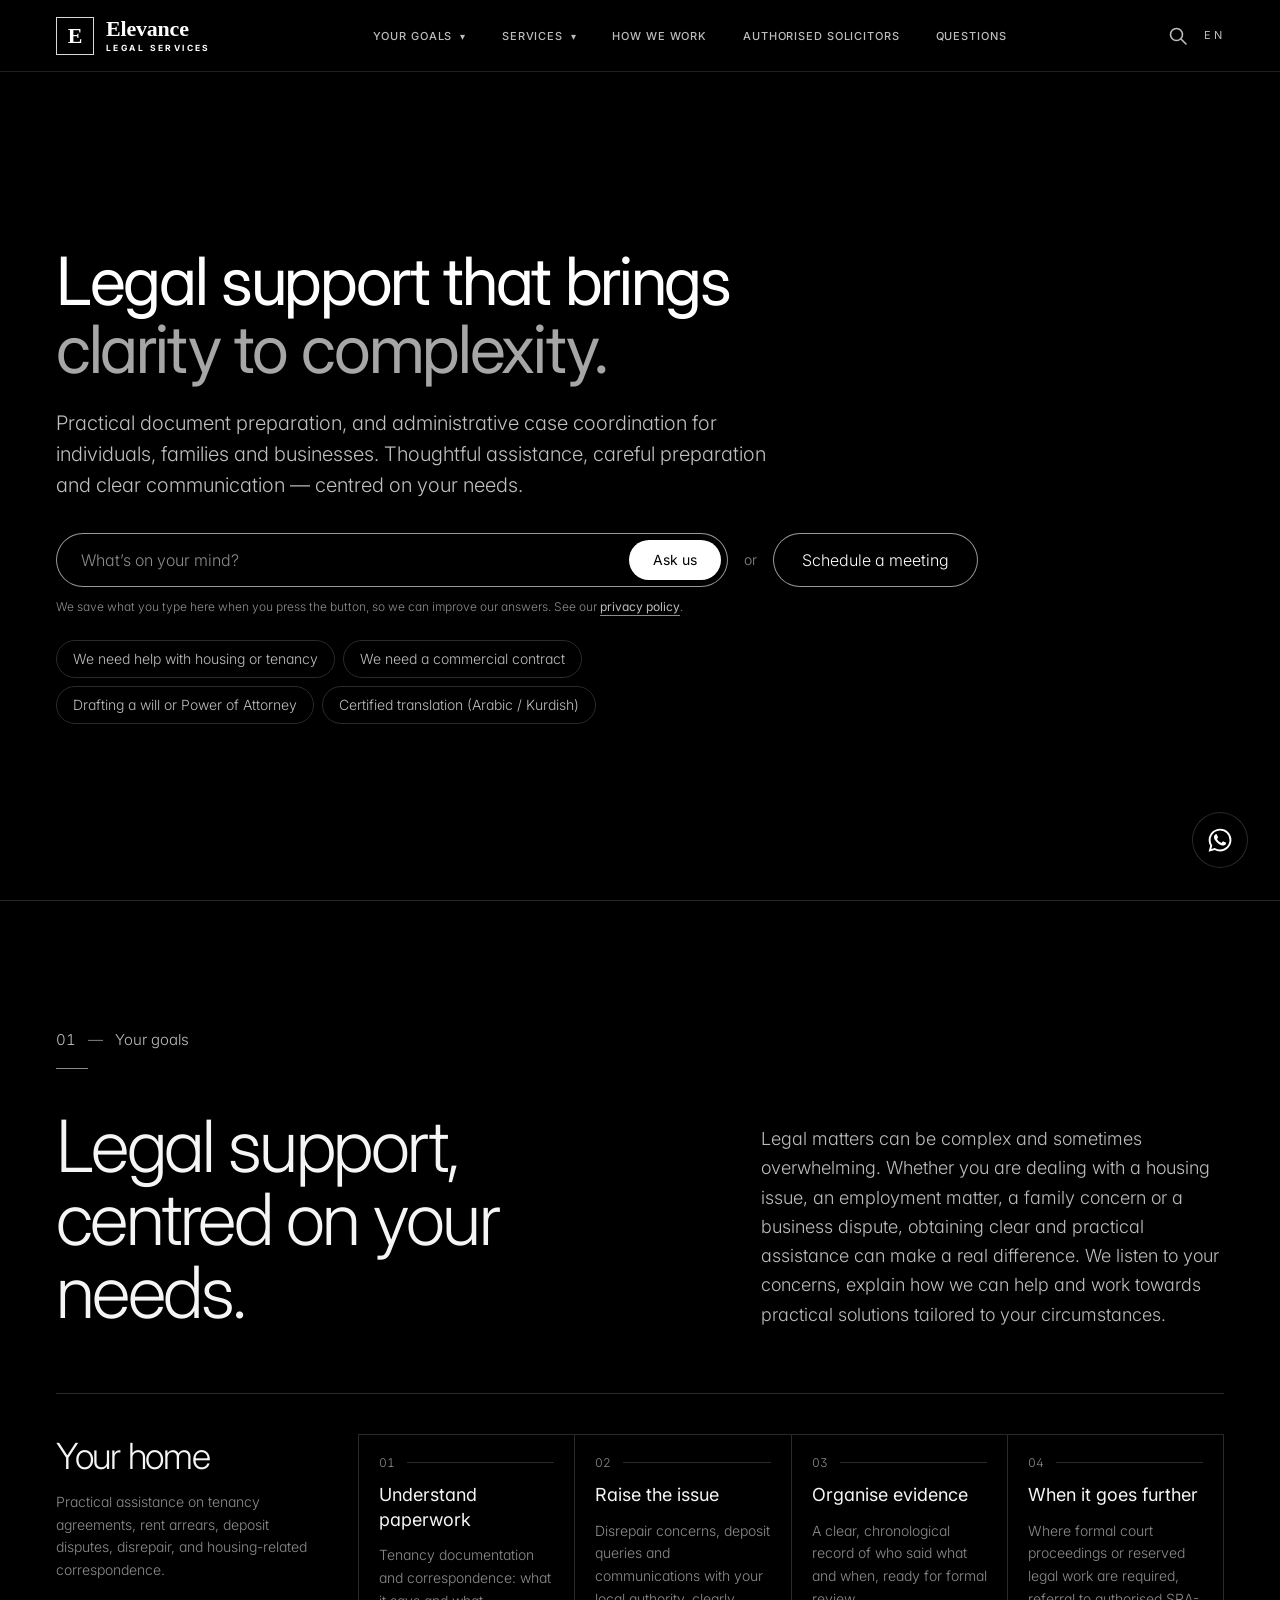
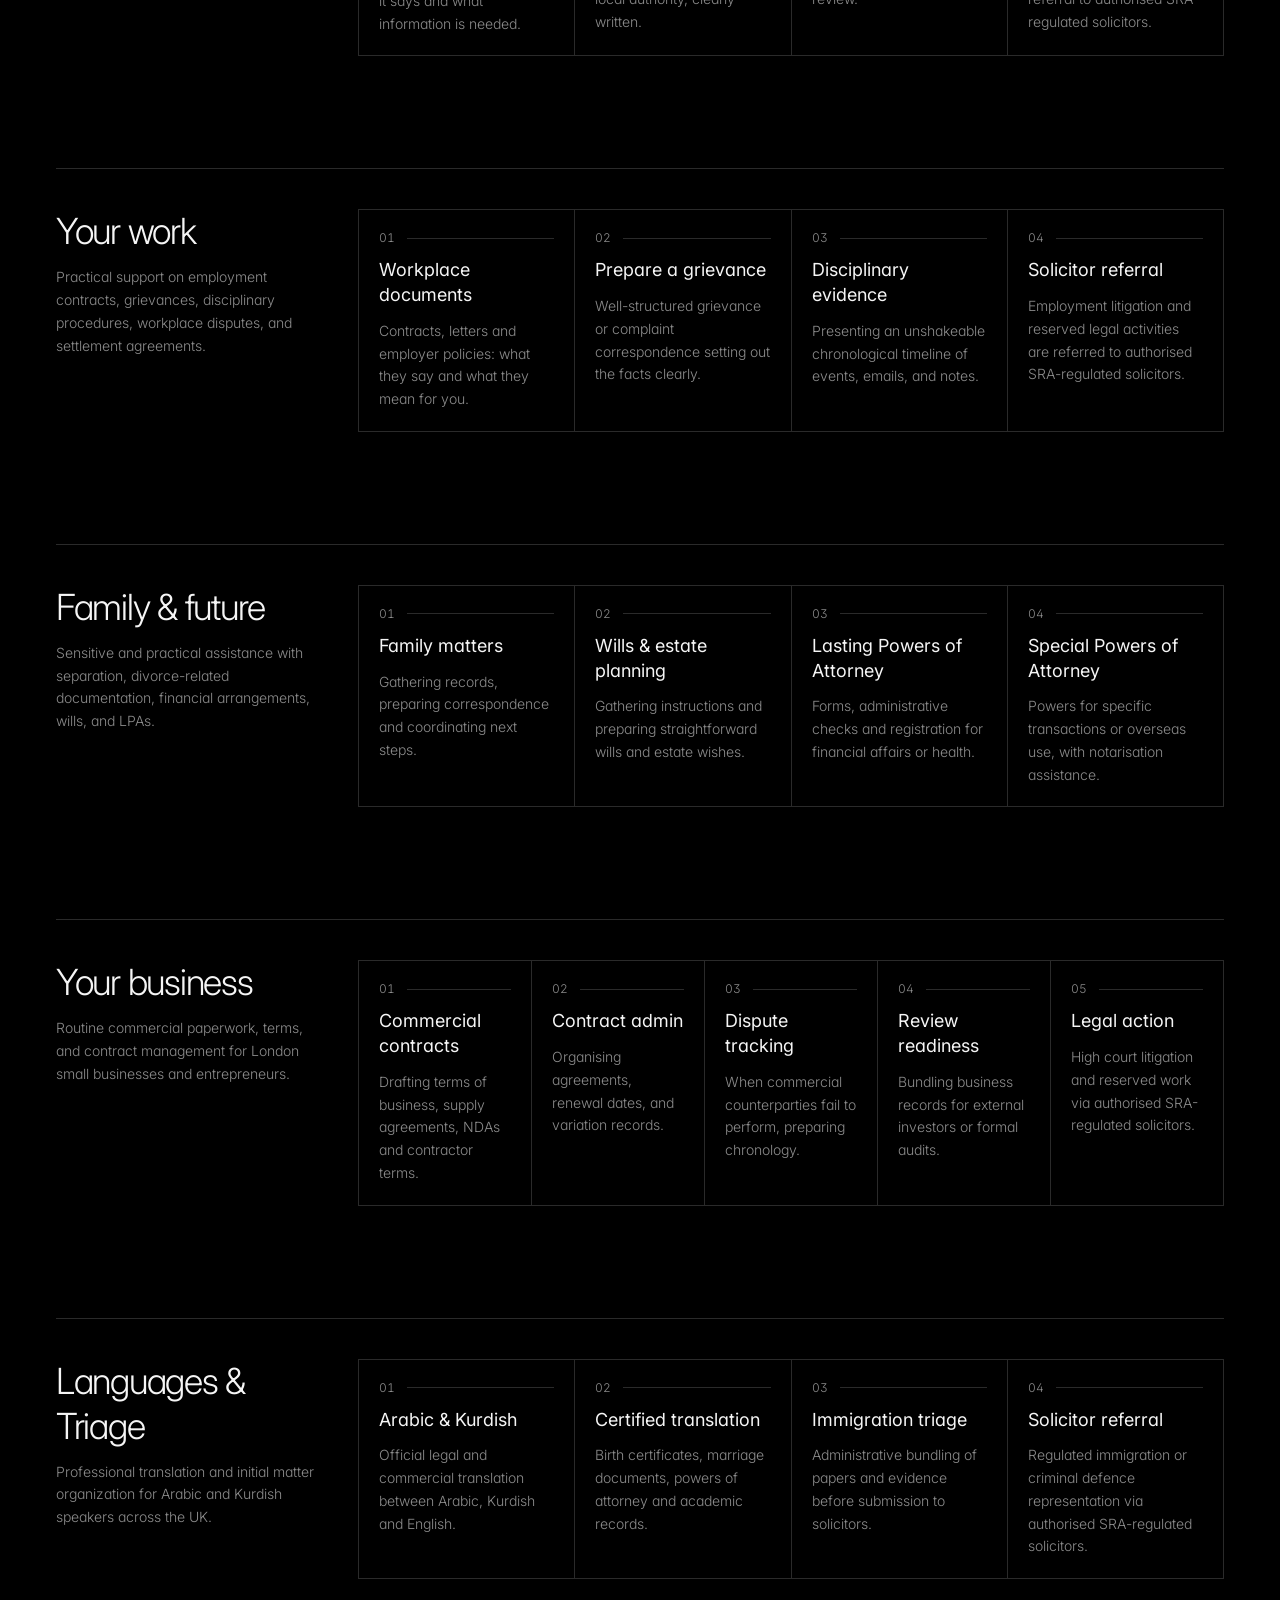
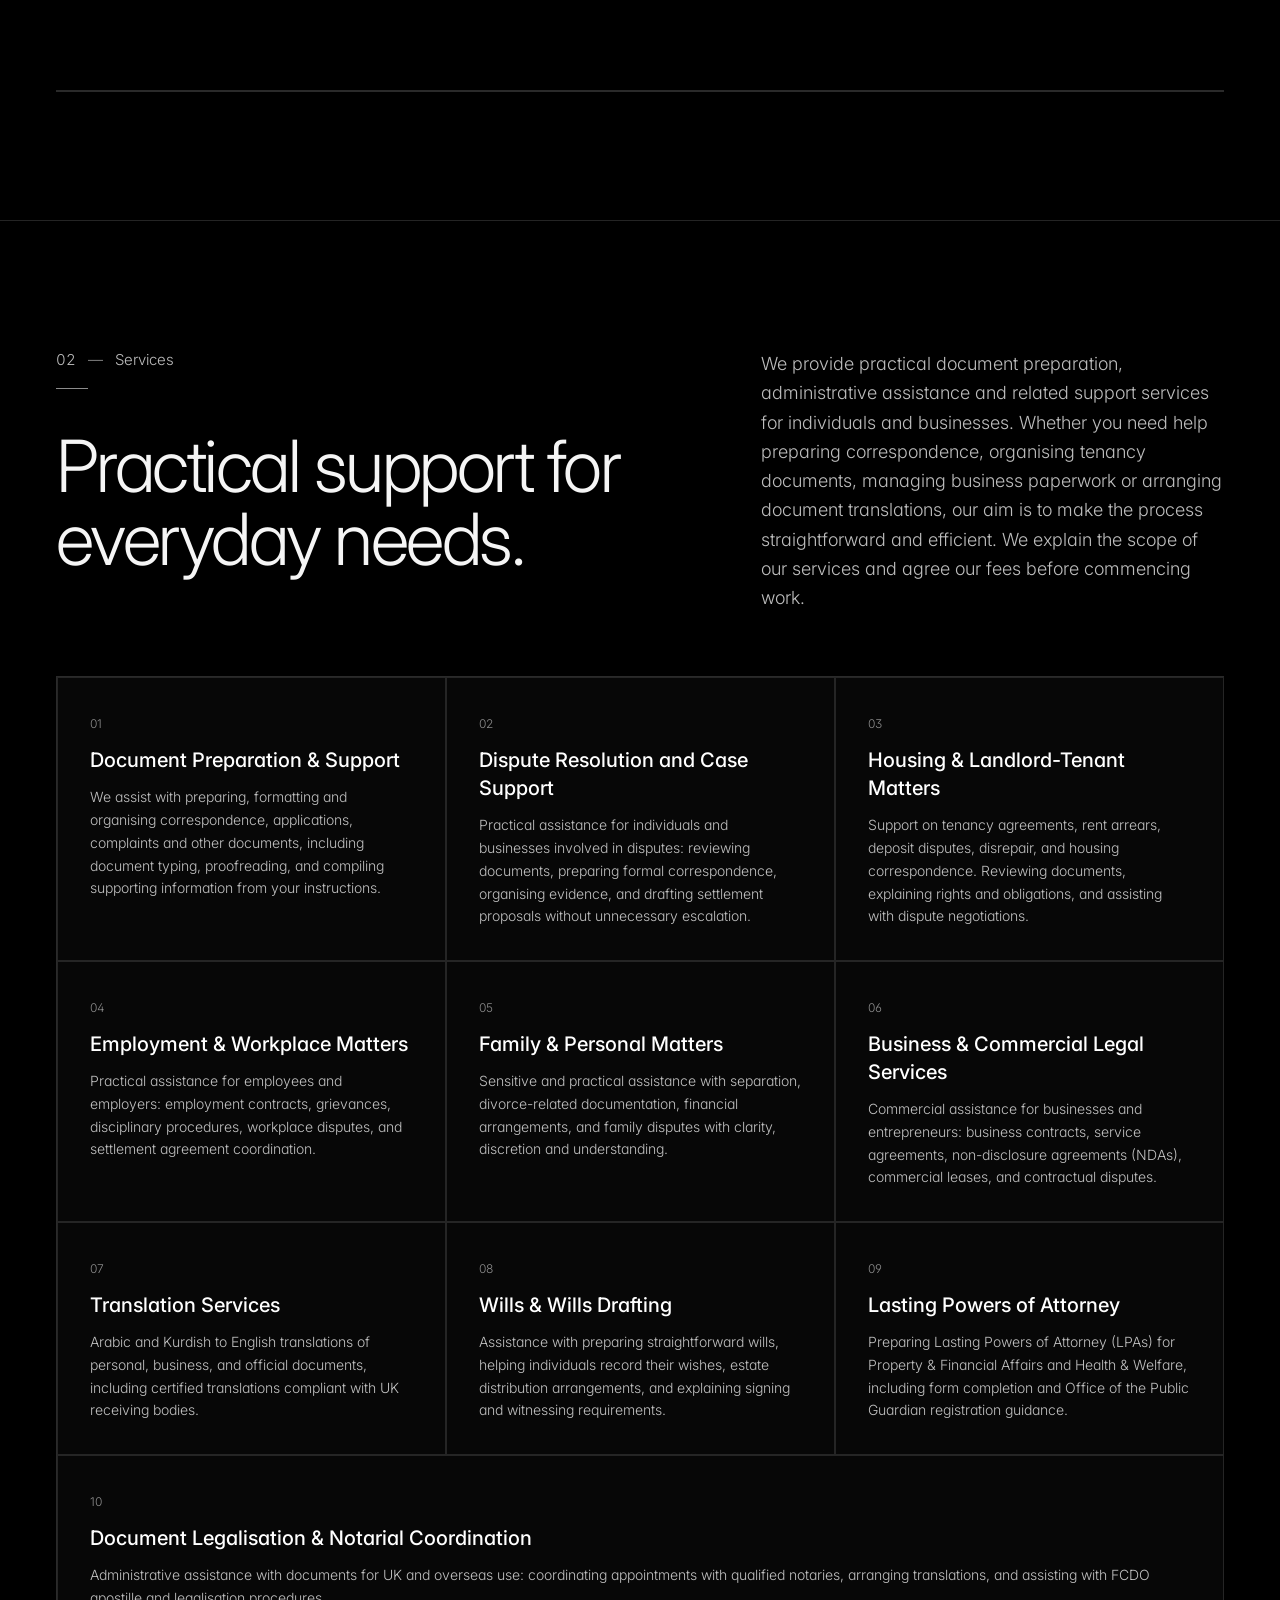
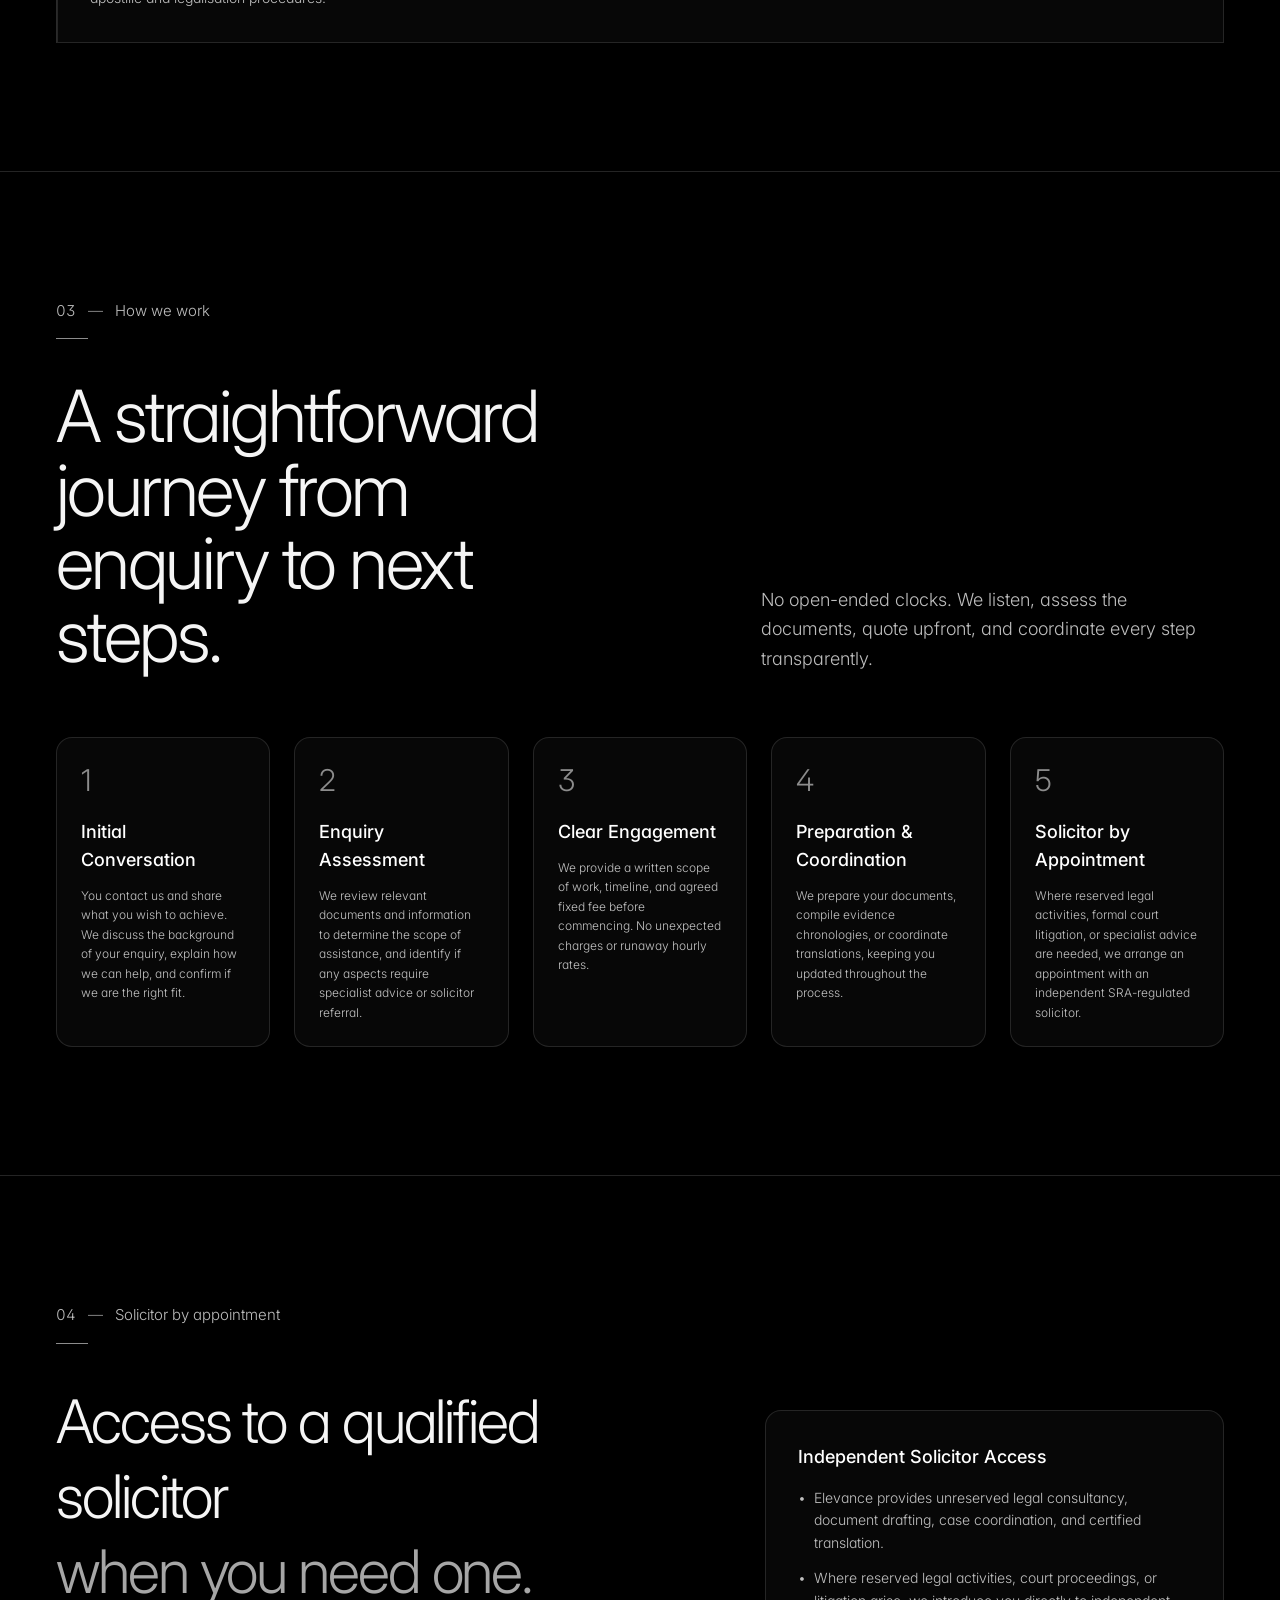
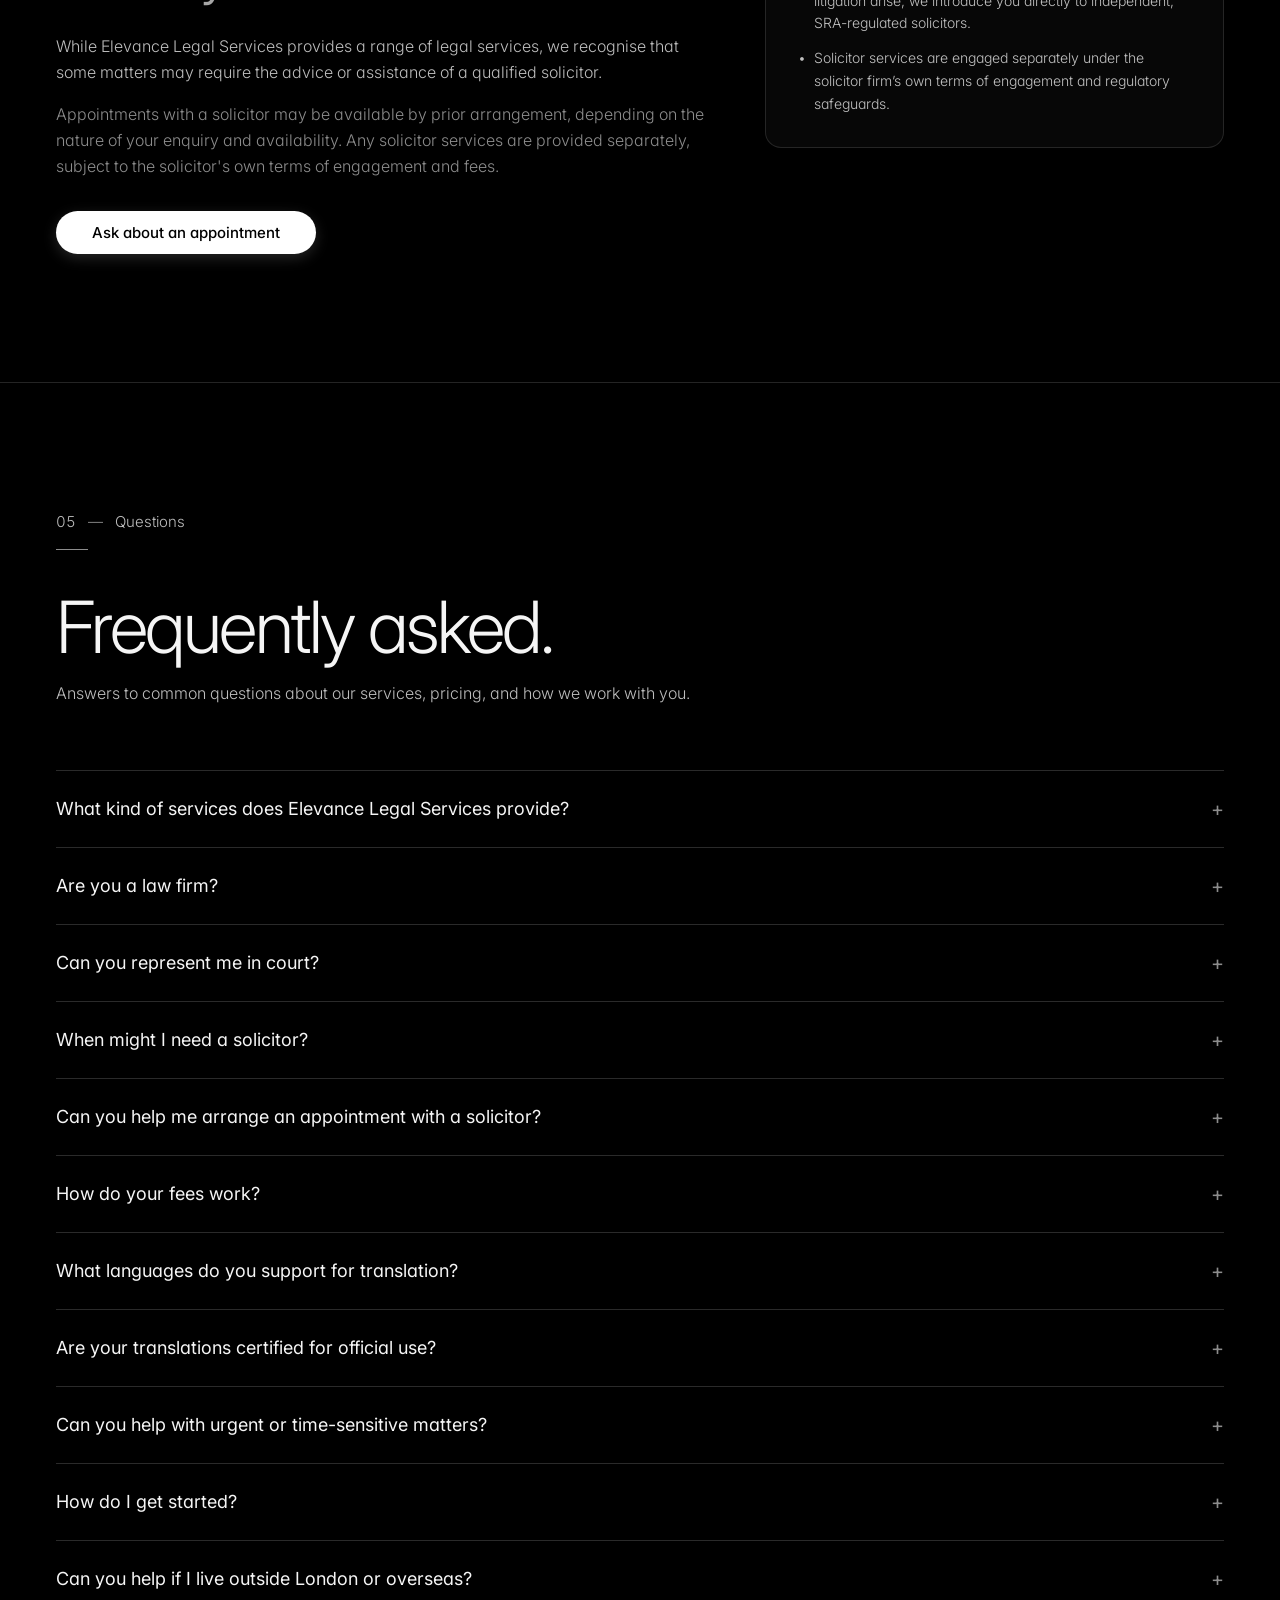
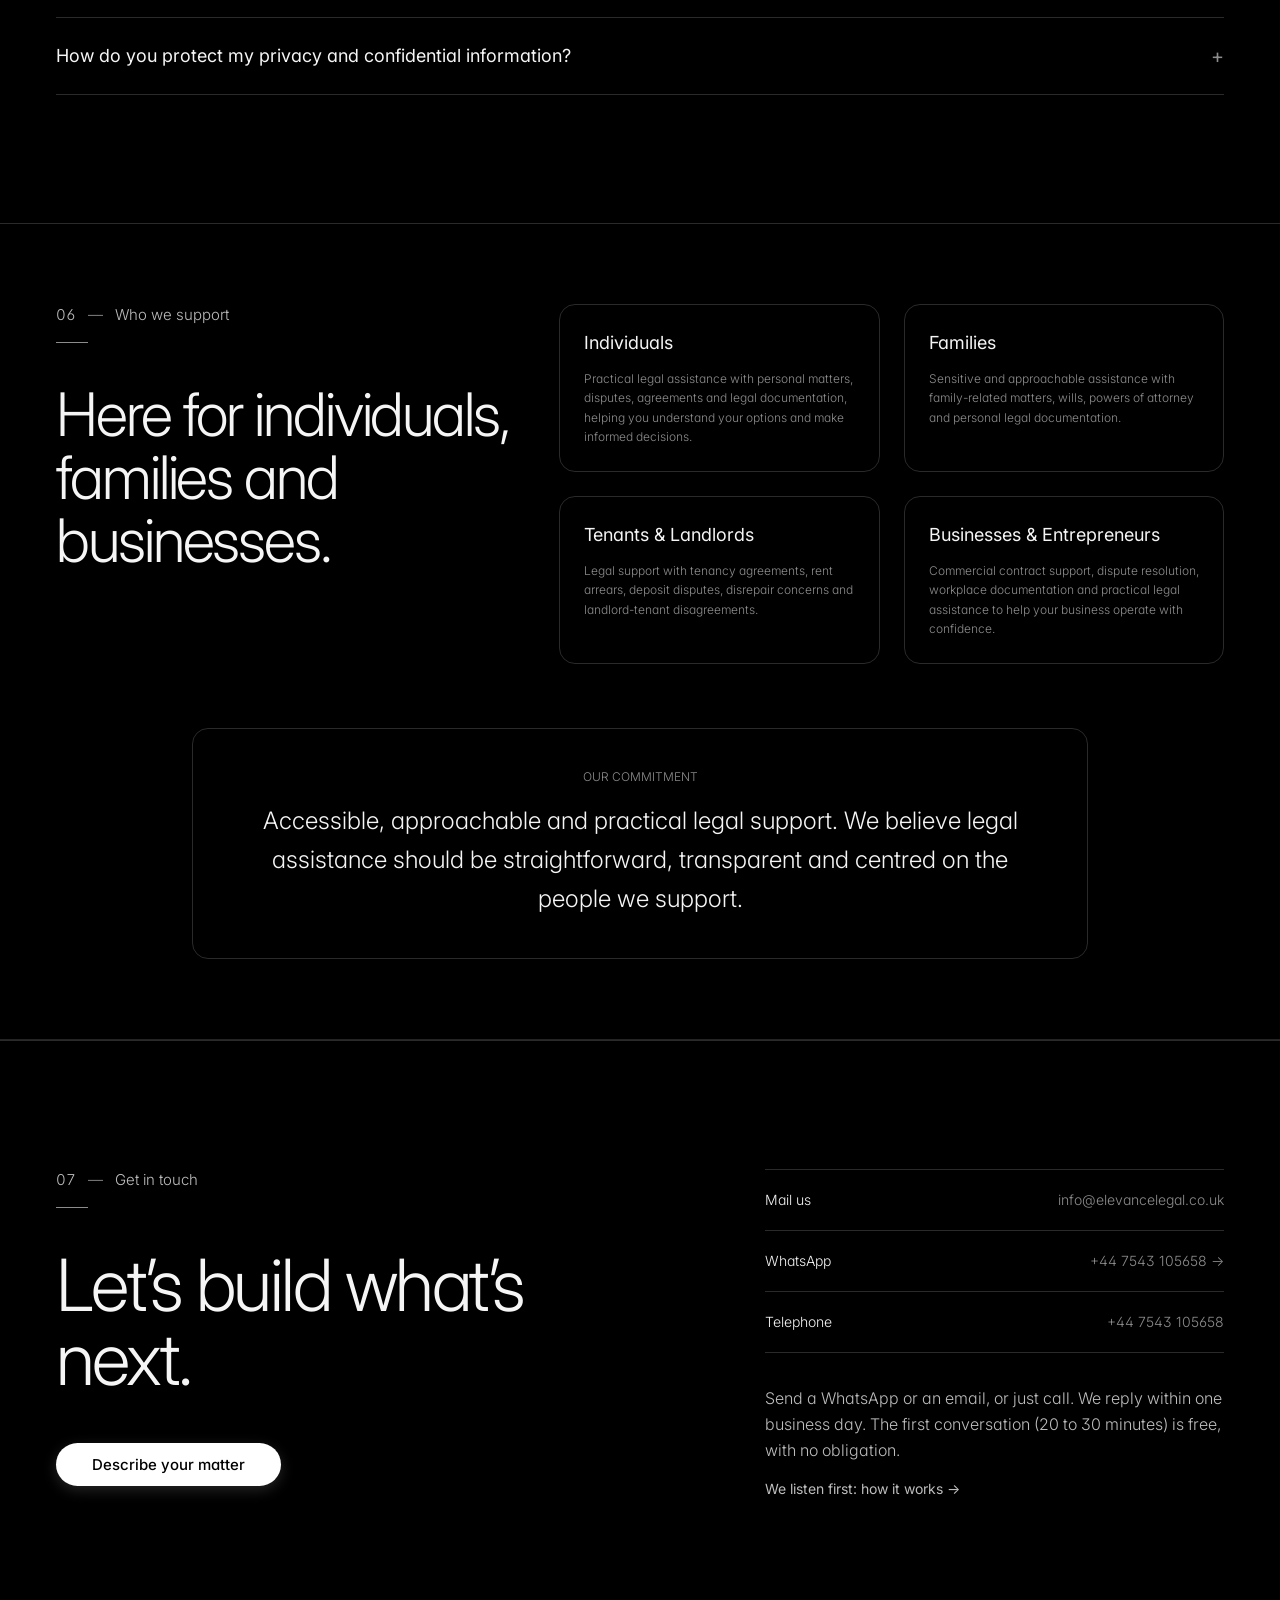
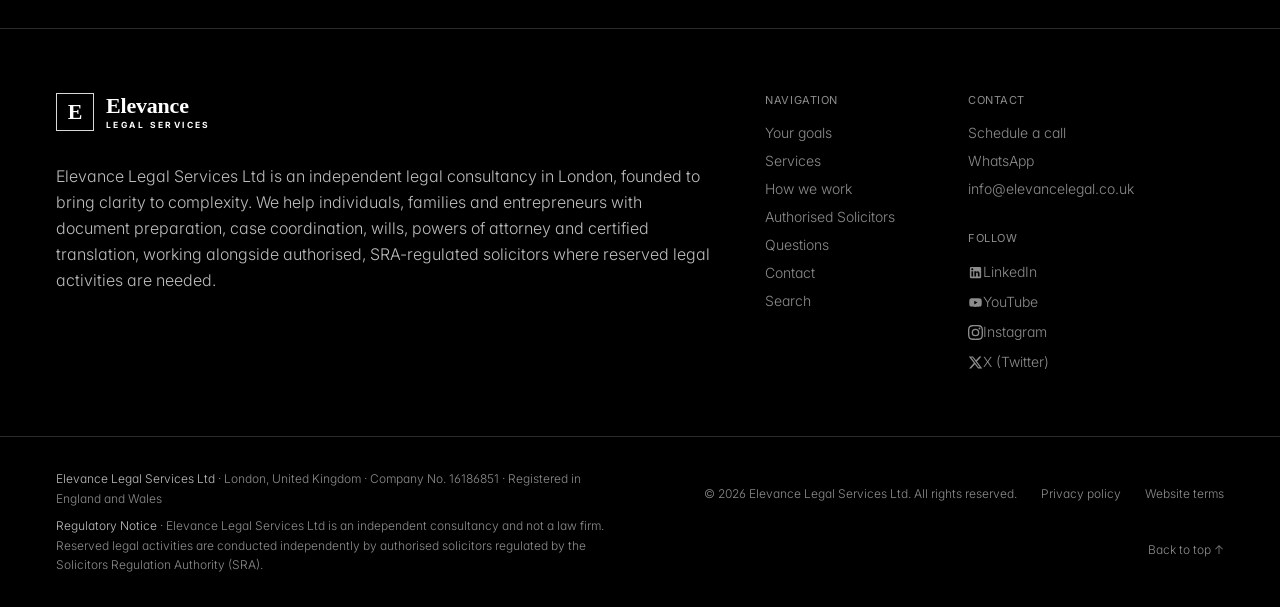
==== second/index.html @ ca40e5ac "feat(elevance): add /second matching main site template with video, animations, search, and updated " ====
<!DOCTYPE html>
<html lang="en-GB" class="scroll-smooth">
<head>
<meta charset="utf-8">
<meta name="viewport" content="width=device-width, initial-scale=1, viewport-fit=cover">
<title>Elevance Legal Services | Legal Consultancy, Documents & Certified Translation London</title>
<meta name="description" content="Elevance Legal Services Ltd is an independent London legal consultancy: bespoke contract drafting, legal case bundles, wills, powers of attorney, and certified Arabic & Kurdish translation. Not a law firm.">
<meta name="keywords" content="legal consultancy London, document drafting London, legal case preparation UK, certified translation London, Arabic legal translation, Kurdish legal translation, wills and estate planning UK, lasting power of attorney, tenancy disrepair documents, business contract drafting, Authorised SRA-regulated solicitors collaboration">
<link rel="canonical" href="https://www.elevancelegal.co.uk/second/">
<link rel="icon" type="image/svg+xml" href="assets/favicon.svg">
<meta name="robots" content="index, follow, max-snippet:-1, max-image-preview:large, max-video-preview:-1">
<meta name="author" content="Elevance Legal Services Ltd">
<meta name="theme-color" content="#000000">
<meta name="color-scheme" content="dark">

<!-- Geo Location Tags for Local London Authority -->
<meta name="geo.region" content="GB-LND">
<meta name="geo.placename" content="London, UK">
<meta name="geo.position" content="51.5126;-0.1238">
<meta name="ICBM" content="51.5126, -0.1238">

<!-- Open Graph / Facebook -->
<meta property="og:type" content="website">
<meta property="og:locale" content="en_GB">
<meta property="og:site_name" content="Elevance Legal Services">
<meta property="og:title" content="Elevance Legal Services | Legal support that brings clarity to complexity">
<meta property="og:description" content="Independent legal consultancy in London: document drafting, case bundles, wills, powers of attorney and certified Arabic & Kurdish translation.">
<meta property="og:url" content="https://www.elevancelegal.co.uk/">
<meta property="og:image" content="https://www.elevancelegal.co.uk/assets/og-image.jpg">
<meta property="og:image:width" content="1200">
<meta property="og:image:height" content="630">
<meta property="og:image:alt" content="Elevance Legal Services London">

<!-- Twitter Card -->
<meta name="twitter:card" content="summary_large_image">
<meta name="twitter:title" content="Elevance Legal Services | London Legal Consultancy">
<meta name="twitter:description" content="Independent legal consultancy in London: contracts, case coordination, certified translation, wills and powers of attorney.">
<meta name="twitter:image" content="https://www.elevancelegal.co.uk/assets/og-image.jpg">

<!-- JSON-LD 1: Organization & LegalService Schema -->
<script type="application/ld+json">
{
  "@context": "https://schema.org",
  "@graph": [
    {
      "@type": ["LegalService", "ProfessionalService", "LocalBusiness"],
      "@id": "https://www.elevancelegal.co.uk/#organization",
      "name": "Elevance Legal Services Ltd",
      "url": "https://www.elevancelegal.co.uk/",
      "logo": "https://www.elevancelegal.co.uk/assets/favicon.svg",
      "image": "https://www.elevancelegal.co.uk/assets/og-image.jpg",
      "description": "Independent legal consultancy in London providing contract drafting, legal case preparation, wills, lasting powers of attorney, and certified translation between Arabic, Kurdish and English.",
      "telephone": "+447543105658",
      "email": "info@elevancelegal.co.uk",
      "address": {
        "@type": "PostalAddress",
        "streetAddress": "64 Neal Street, Covent Garden",
        "addressLocality": "London",
        "postalCode": "WC2H 9PA",
        "addressCountry": "GB"
      },
      "geo": {
        "@type": "GeoCoordinates",
        "latitude": 51.5138,
        "longitude": -0.1256
      },
      "openingHoursSpecification": [
        {
          "@type": "OpeningHoursSpecification",
          "dayOfWeek": ["Monday", "Tuesday", "Wednesday", "Thursday", "Friday"],
          "opens": "09:00",
          "closes": "18:00"
        }
      ],
      "sameAs": [
        "https://www.linkedin.com/company/elevance-legal-services"
      ],
      "areaServed": {
        "@type": "Country",
        "name": "United Kingdom"
      },
      "hasOfferCatalog": {
        "@type": "OfferCatalog",
        "name": "Legal Consultancy & Translation Services",
        "itemListElement": [
          {
            "@type": "Offer",
            "itemOffered": {
              "@type": "Service",
              "name": "Document Drafting",
              "description": "Routine agreements, letters before claim, notices, policies and bespoke contractual terms."
            }
          },
          {
            "@type": "Offer",
            "itemOffered": {
              "@type": "Service",
              "name": "Case Preparation & Bundling",
              "description": "Chronologies, evidence bundles, witness statement outlines and organised filing."
            }
          },
          {
            "@type": "Offer",
            "itemOffered": {
              "@type": "Service",
              "name": "Certified Translation",
              "description": "Official certified translations for Arabic, Kurdish and English legal and commercial documents."
            }
          },
          {
            "@type": "Offer",
            "itemOffered": {
              "@type": "Service",
              "name": "Wills & Powers of Attorney",
              "description": "Lasting Powers of Attorney, special powers of attorney, and straightforward wills."
            }
          }
        ]
      }
    },
    {
      "@type": "WebSite",
      "@id": "https://www.elevancelegal.co.uk/#website",
      "url": "https://www.elevancelegal.co.uk/",
      "name": "Elevance Legal Services",
      "publisher": {
        "@id": "https://www.elevancelegal.co.uk/#organization"
      },
      "inLanguage": "en-GB"
    },
    {
      "@type": "FAQPage",
      "@id": "https://www.elevancelegal.co.uk/#faq",
      "mainEntity": [
        {
          "@type": "Question",
          "name": "Are you a law firm?",
          "acceptedAnswer": {
            "@type": "Answer",
            "text": "No. Elevance Legal Services Ltd is an independent legal consultancy. We handle unreserved legal work: document preparation, case coordination, wills, powers of attorney, and translation. Where your situation requires reserved legal activities (such as formal court advocacy, litigation or reserved probate), we work alongside independent, authorised solicitors who are regulated by the Solicitors Regulation Authority (SRA)."
          }
        },
        {
          "@type": "Question",
          "name": "How does pricing work?",
          "acceptedAnswer": {
            "@type": "Answer",
            "text": "We operate transparently with agreed fixed fees or clear project-based pricing agreed before work begins. No unexpected hourly bills. Initial discovery conversations (20 to 30 minutes) are always free and without obligation."
          }
        },
        {
          "@type": "Question",
          "name": "Are your translations certified for official UK use?",
          "acceptedAnswer": {
            "@type": "Answer",
            "text": "Yes. Our certified translations between Arabic, Kurdish and English include a formal Statement of Truth and translator certification compliant with UK Home Office, courts, and academic standards."
          }
        },
        {
          "@type": "Question",
          "name": "How does the collaboration with authorised solicitors work?",
          "acceptedAnswer": {
            "@type": "Answer",
            "text": "Elevance prepares, organises and coordinates your matter to institutional readiness. Where formal legal representation or reserved activities are needed, we arrange a warm referral to authorised solicitors regulated by the SRA, who provide regulated legal care under separate client care terms."
          }
        }
      ]
    }
  ]
}
</script>

<!-- Load Google Fonts Inter Variable -->
<link rel="preconnect" href="https://fonts.googleapis.com">
<link rel="preconnect" href="https://fonts.gstatic.com" crossorigin>
<link href="https://fonts.googleapis.com/css2?family=Inter:wght@100..900&display=swap" rel="stylesheet">

<style>:root{--tone-goals-a:#ff9a4d;--tone-goals-b:#ffd25b;--tone-solutions-a:#5b8cff;--tone-solutions-b:#9b6bff;--tone-technology-a:#1fe0bd;--tone-technology-b:#3aa8ff;--tone-academy-a:#ff5fa2;--tone-academy-b:#c46bff;--tone-about-a:#b8f35b;--tone-about-b:#3fdc8a}</style>
<style>/*! tailwindcss v4.3.3 | MIT License | https://tailwindcss.com */@layer properties{@supports (((-webkit-hyphens:none)) and (not (margin-trim:inline))) or ((-moz-orient:inline) and (not (color:rgb(from red r g b)))){*,:before,:after,::backdrop{--tw-leading:initial;--tw-font-weight:initial;--tw-tracking:initial;--tw-space-y-reverse:0;--tw-content:"";--tw-border-style:solid;--tw-translate-x:0;--tw-translate-y:0;--tw-translate-z:0;--tw-rotate-x:initial;--tw-rotate-y:initial;--tw-rotate-z:initial;--tw-skew-x:initial;--tw-skew-y:initial;--tw-pan-x:initial;--tw-pan-y:initial;--tw-pinch-zoom:initial;--tw-divide-y-reverse:0;--tw-gradient-position:initial;--tw-gradient-from:#0000;--tw-gradient-via:#0000;--tw-gradient-to:#0000;--tw-gradient-stops:initial;--tw-gradient-via-stops:initial;--tw-gradient-from-position:0%;--tw-gradient-via-position:50%;--tw-gradient-to-position:100%;--tw-ordinal:initial;--tw-slashed-zero:initial;--tw-numeric-figure:initial;--tw-numeric-spacing:initial;--tw-numeric-fraction:initial;--tw-shadow:0 0 #0000;--tw-shadow-color:initial;--tw-shadow-alpha:100%;--tw-inset-shadow:0 0 #0000;--tw-inset-shadow-color:initial;--tw-inset-shadow-alpha:100%;--tw-ring-color:initial;--tw-ring-shadow:0 0 #0000;--tw-inset-ring-color:initial;--tw-inset-ring-shadow:0 0 #0000;--tw-ring-inset:initial;--tw-ring-offset-width:0px;--tw-ring-offset-color:#fff;--tw-ring-offset-shadow:0 0 #0000;--tw-outline-style:solid;--tw-blur:initial;--tw-brightness:initial;--tw-contrast:initial;--tw-grayscale:initial;--tw-hue-rotate:initial;--tw-invert:initial;--tw-opacity:initial;--tw-saturate:initial;--tw-sepia:initial;--tw-drop-shadow:initial;--tw-drop-shadow-color:initial;--tw-drop-shadow-alpha:100%;--tw-drop-shadow-size:initial;--tw-backdrop-blur:initial;--tw-backdrop-brightness:initial;--tw-backdrop-contrast:initial;--tw-backdrop-grayscale:initial;--tw-backdrop-hue-rotate:initial;--tw-backdrop-invert:initial;--tw-backdrop-opacity:initial;--tw-backdrop-saturate:initial;--tw-backdrop-sepia:initial;--tw-duration:initial;--tw-ease:initial}}}@layer theme{:root,:host{--font-sans:"Inter Variable", "Inter", ui-sans-serif, system-ui, sans-serif;--font-mono:ui-monospace, SFMono-Regular, Menlo, Monaco, Consolas, "Liberation Mono", "Courier New", monospace;--color-white:#fff;--spacing:.25rem;--container-xs:20rem;--container-sm:24rem;--container-md:28rem;--container-lg:32rem;--container-xl:36rem;--container-2xl:42rem;--container-3xl:48rem;--container-4xl:56rem;--container-5xl:64rem;--text-xs:.75rem;--text-xs--line-height:calc(1 / .75);--text-sm:.875rem;--text-sm--line-height:calc(1.25 / .875);--text-base:1rem;--text-base--line-height: 1.5 ;--text-lg:1.125rem;--text-lg--line-height:calc(1.75 / 1.125);--text-xl:1.25rem;--text-xl--line-height:calc(1.75 / 1.25);--text-2xl:1.5rem;--text-2xl--line-height:calc(2 / 1.5);--text-3xl:1.875rem;--text-3xl--line-height: 1.2 ;--text-4xl:2.25rem;--text-4xl--line-height:calc(2.5 / 2.25);--text-5xl:3rem;--text-5xl--line-height:1;--text-6xl:3.75rem;--text-6xl--line-height:1;--text-7xl:4.5rem;--text-7xl--line-height:1;--font-weight-light:300;--font-weight-normal:400;--font-weight-black:900;--tracking-tight:-.025em;--tracking-normal:0em;--tracking-wide:.025em;--tracking-wider:.05em;--leading-tight:1.25;--leading-snug:1.375;--leading-normal:1.5;--leading-relaxed:1.625;--radius-lg:.5rem;--radius-xl:.75rem;--radius-2xl:1rem;--blur-sm:8px;--blur-xl:24px;--aspect-video:16 / 9;--default-transition-duration:.15s;--default-transition-timing-function:cubic-bezier(.4, 0, .2, 1);--default-font-family:var(--font-sans);--default-mono-font-family:var(--font-mono);--font-display:"Inter Variable", "Inter", ui-sans-serif, system-ui, sans-serif;--color-canvas:#000;--color-raised:#0c0c0c;--color-fg:#fff;--color-fg-2:#bdbdbd;--color-fg-3:#8c8c8c;--color-line:#2a2a2a;--tracking-eyebrow:.22em}}@layer base{*,:after,:before,::backdrop{box-sizing:border-box;border:0 solid;margin:0;padding:0}::file-selector-button{box-sizing:border-box;border:0 solid;margin:0;padding:0}html,:host{-webkit-text-size-adjust:100%;tab-size:4;line-height:1.5;font-family:var(--default-font-family,-apple-system, BlinkMacSystemFont, "Segoe UI", Roboto, "Helvetica Neue", "Noto Sans", Arial, sans-serif, "Apple Color Emoji", "Segoe UI Emoji", "Segoe UI Symbol", "Noto Color Emoji");font-feature-settings:var(--default-font-feature-settings,normal);font-variation-settings:var(--default-font-variation-settings,normal);-webkit-tap-highlight-color:transparent}hr{height:0;color:inherit;border-top-width:1px}abbr:where([title]){-webkit-text-decoration:underline dotted;text-decoration:underline dotted}h1,h2,h3,h4,h5,h6{font-size:inherit;font-weight:inherit}a{color:inherit;-webkit-text-decoration:inherit;text-decoration:inherit}b,strong{font-weight:bolder}code,kbd,samp,pre{font-family:var(--default-mono-font-family,ui-monospace, SFMono-Regular, Menlo, Monaco, Consolas, "Liberation Mono", "Courier New", monospace);font-feature-settings:var(--default-mono-font-feature-settings,normal);font-variation-settings:var(--default-mono-font-variation-settings,normal);font-size:1em}small{font-size:80%}sub,sup{vertical-align:baseline;font-size:75%;line-height:0;position:relative}sub{bottom:-.25em}sup{top:-.5em}table{text-indent:0;border-color:inherit;border-collapse:collapse}:-moz-focusring:where(:not(iframe)){outline:auto}progress{vertical-align:baseline}summary{display:list-item}ol,ul,menu{list-style:none}img,svg,video,canvas,audio,iframe,embed,object{vertical-align:middle;display:block}img,video{max-width:100%;height:auto}button,input,select,optgroup,textarea{font:inherit;font-feature-settings:inherit;font-variation-settings:inherit;letter-spacing:inherit;color:inherit;opacity:1;background-color:#0000;border-radius:0}::file-selector-button{font:inherit;font-feature-settings:inherit;font-variation-settings:inherit;letter-spacing:inherit;color:inherit;opacity:1;background-color:#0000;border-radius:0}:where(select:is([multiple],[size])) optgroup{font-weight:bolder}:where(select:is([multiple],[size])) optgroup option{padding-inline-start:20px}::file-selector-button{margin-inline-end:4px}::placeholder{opacity:1}@supports (not ((-webkit-appearance:-apple-pay-button))) or (contain-intrinsic-size:1px){::placeholder{color:currentColor}@supports (color:color-mix(in lab,red,red)){::placeholder{color:color-mix(in oklab,currentcolor 50%,transparent)}}}textarea{resize:vertical}::-webkit-search-decoration{-webkit-appearance:none}::-webkit-date-and-time-value{min-height:1lh;text-align:inherit}::-webkit-datetime-edit{display:inline-flex}::-webkit-datetime-edit-fields-wrapper{padding:0}::-webkit-datetime-edit{padding-block:0}::-webkit-datetime-edit-year-field{padding-block:0}::-webkit-datetime-edit-month-field{padding-block:0}::-webkit-datetime-edit-day-field{padding-block:0}::-webkit-datetime-edit-hour-field{padding-block:0}::-webkit-datetime-edit-minute-field{padding-block:0}::-webkit-datetime-edit-second-field{padding-block:0}::-webkit-datetime-edit-millisecond-field{padding-block:0}::-webkit-datetime-edit-meridiem-field{padding-block:0}::-webkit-calendar-picker-indicator{line-height:1}:-moz-ui-invalid{box-shadow:none}button,input:where([type=button],[type=reset],[type=submit]){appearance:button}::file-selector-button{appearance:button}::-webkit-inner-spin-button{height:auto}::-webkit-outer-spin-button{height:auto}[hidden]:where(:not([hidden=until-found])){display:none!important}html{background-color:var(--color-canvas);color:var(--color-fg);-webkit-font-smoothing:antialiased;-moz-osx-font-smoothing:grayscale;color-scheme:dark;font-feature-settings:"cv11","ss01";scroll-behavior:smooth;font-weight:300}body{overflow-wrap:anywhere;-webkit-hyphens:auto;hyphens:auto;hyphenate-limit-chars:14 7 6}::selection{background-color:var(--color-fg);color:var(--color-canvas)}:focus-visible{outline-style:var(--tw-outline-style);outline-offset:4px;outline-width:1px;outline-color:var(--color-fg)}@view-transition{navigation:auto}[data-header]{view-transition-name:header}[data-action-bar]{view-transition-name:actions}::view-transition-old(root){animation:.16s ease-out both vt-out}::view-transition-new(root){animation:.32s cubic-bezier(.2,.7,.2,1) both vt-in}@keyframes vt-out{to{opacity:0}}@keyframes vt-in{0%{opacity:0;transform:translateY(12px)}}@media(prefers-reduced-motion:reduce){@view-transition{navigation:none}html{scroll-behavior:auto}*,:before,:after{transition:none!important;animation:none!important}}}@layer components;@layer utilities{.pointer-events-none{pointer-events:none}.invisible{visibility:hidden}.visible{visibility:visible}.sr-only{clip-path:inset(50%);white-space:nowrap;border-width:0;width:1px;height:1px;margin:-1px;padding:0;position:absolute;overflow:hidden}.prose-studio{--tw-leading:1.75;--tw-font-weight:var(--font-weight-light);max-width:66ch;font-size:17px;line-height:1.75;font-weight:var(--font-weight-light);color:var(--color-fg-2)}.prose-studio>*+*{margin-top:calc(var(--spacing) * 5)}.prose-studio h2{margin-top:calc(var(--spacing) * 16);letter-spacing:-.035em;font-weight:300;font-family:var(--font-display);--tw-leading:1.1;color:var(--color-fg);font-size:2.1rem;line-height:1.1}.prose-studio h3{margin-top:calc(var(--spacing) * 10);font-size:var(--text-lg);line-height:var(--tw-leading,var(--text-lg--line-height));--tw-font-weight:var(--font-weight-normal);font-weight:var(--font-weight-normal);--tw-tracking:var(--tracking-tight);letter-spacing:var(--tracking-tight);color:var(--color-fg)}.prose-studio h2+*,.prose-studio h3+*{margin-top:calc(var(--spacing) * 3)}.prose-studio a{--tw-font-weight:var(--font-weight-normal);font-weight:var(--font-weight-normal);color:var(--color-fg);-webkit-text-decoration-color:var(--color-fg-3);text-decoration-color:var(--color-fg-3);text-underline-offset:4px;transition-property:color,background-color,border-color,outline-color,text-decoration-color,fill,stroke,--tw-gradient-from,--tw-gradient-via,--tw-gradient-to;transition-timing-function:var(--tw-ease,var(--default-transition-timing-function));transition-duration:var(--tw-duration,var(--default-transition-duration))}@media(hover:hover){.prose-studio a:hover{text-decoration-line:underline}}.prose-studio a:focus-visible{text-decoration-line:underline}.prose-studio a.btn-book{margin-inline:calc(var(--spacing) * .5);background-color:var(--color-fg);padding-inline:calc(var(--spacing) * 5);padding-block:calc(var(--spacing) * 1.5);font-size:var(--text-sm);line-height:var(--tw-leading,var(--text-sm--line-height));--tw-leading:var(--leading-normal);line-height:var(--leading-normal);color:var(--color-canvas);border-radius:3.40282e38px;text-decoration-line:none;display:inline-block}@media(hover:hover){.prose-studio a.btn-book:hover{opacity:.85;text-decoration-line:none}}.prose-studio p.cta-row{margin-top:calc(var(--spacing) * 6)}.prose-studio strong{--tw-font-weight:var(--font-weight-normal);font-weight:var(--font-weight-normal);color:var(--color-fg)}.prose-studio ul{list-style-type:none}:where(.prose-studio ul>:not(:last-child)){--tw-space-y-reverse:0;margin-block-start:calc(calc(var(--spacing) * 2) * var(--tw-space-y-reverse));margin-block-end:calc(calc(var(--spacing) * 2) * calc(1 - var(--tw-space-y-reverse)))}.prose-studio ul{padding-left:0}.prose-studio ul>li{padding-left:calc(var(--spacing) * 6);position:relative}.prose-studio ul>li:before{height:1px;width:calc(var(--spacing) * 3);content:var(--tw-content);background-color:var(--color-fg-3);position:absolute;top:.85em;left:0}.prose-studio ol{list-style-type:decimal}:where(.prose-studio ol>:not(:last-child)){--tw-space-y-reverse:0;margin-block-start:calc(calc(var(--spacing) * 2) * var(--tw-space-y-reverse));margin-block-end:calc(calc(var(--spacing) * 2) * calc(1 - var(--tw-space-y-reverse)))}.prose-studio ol{padding-left:calc(var(--spacing) * 5)}.prose-studio ol ::marker{color:var(--color-fg-3)}.prose-studio ol::marker{color:var(--color-fg-3)}.prose-studio ol ::-webkit-details-marker{color:var(--color-fg-3)}.prose-studio ol::-webkit-details-marker{color:var(--color-fg-3)}.prose-studio table{border-collapse:collapse;--tw-leading:var(--leading-normal);width:100%;max-width:100%;font-size:15px;line-height:var(--leading-normal);display:block;overflow-x:auto}.prose-studio th{border-bottom-style:var(--tw-border-style);border-bottom-width:1px;border-color:var(--color-line);padding-block:calc(var(--spacing) * 2);padding-right:calc(var(--spacing) * 5);text-align:left;vertical-align:bottom;--tw-font-weight:var(--font-weight-normal);font-weight:var(--font-weight-normal);color:var(--color-fg)}.prose-studio td{border-bottom-style:var(--tw-border-style);border-bottom-width:1px;border-color:var(--color-line);padding-block:calc(var(--spacing) * 2.5);padding-right:calc(var(--spacing) * 5);vertical-align:top}.prose-studio>:first-child{margin-top:0}.absolute{position:absolute}.fixed{position:fixed}.relative{position:relative}.static{position:static}.sticky{position:sticky}.inset-0{inset:0}.inset-\[24\%\]{inset:24%}.inset-x-0{inset-inline:0}.inset-x-4{inset-inline:calc(var(--spacing) * 4)}.inset-y-0{inset-block:0}.-top-\[72px\]{top:-72px}.top-0{top:0}.top-1{top:var(--spacing)}.top-1\/2{top:50%}.top-\[4\.5rem\]{top:4.5rem}.top-\[20rem\]{top:20rem}.top-\[72px\]{top:72px}.right-8{right:calc(var(--spacing) * 8)}.right-\[-40\%\]{right:-40%}.-bottom-1\/2{bottom:-50%}.bottom-0{bottom:0}.bottom-8{bottom:calc(var(--spacing) * 8)}.bottom-\[calc\(5\.5rem\+env\(safe-area-inset-bottom\)\)\]{bottom:calc(5.5rem + env(safe-area-inset-bottom))}.-left-1\/4{left:-25%}.-left-\[9999px\]{left:-9999px}.left-0{left:0}.left-1\/2{left:50%}.isolate{isolation:isolate}.-z-10{z-index:-10}.z-10{z-index:10}.z-20{z-index:20}.z-30{z-index:30}.order-2{order:2}.m-0{margin:0}.container-studio{width:100%;max-width:1320px;padding-inline:calc(var(--spacing) * 4);margin-inline:auto}@media(min-width:40rem){.container-studio{padding-inline:calc(var(--spacing) * 8)}}@media(min-width:64rem){.container-studio{padding-inline:calc(var(--spacing) * 14)}}.-mx-1{margin-inline:calc(var(--spacing) * -1)}.-mx-4{margin-inline:calc(var(--spacing) * -4)}.mx-3{margin-inline:calc(var(--spacing) * 3)}.mx-auto{margin-inline:auto}.mt-1{margin-top:var(--spacing)}.mt-1\.5{margin-top:calc(var(--spacing) * 1.5)}.mt-2{margin-top:calc(var(--spacing) * 2)}.mt-3{margin-top:calc(var(--spacing) * 3)}.mt-4{margin-top:calc(var(--spacing) * 4)}.mt-5{margin-top:calc(var(--spacing) * 5)}.mt-6{margin-top:calc(var(--spacing) * 6)}.mt-8{margin-top:calc(var(--spacing) * 8)}.mt-10{margin-top:calc(var(--spacing) * 10)}.mt-12{margin-top:calc(var(--spacing) * 12)}.mt-14{margin-top:calc(var(--spacing) * 14)}.mt-16{margin-top:calc(var(--spacing) * 16)}.mt-20{margin-top:calc(var(--spacing) * 20)}.mt-24{margin-top:calc(var(--spacing) * 24)}.mt-\[0\.15em\]{margin-top:.15em}.mt-auto{margin-top:auto}.mr-1{margin-right:var(--spacing)}.mr-2{margin-right:calc(var(--spacing) * 2)}.mr-3{margin-right:calc(var(--spacing) * 3)}.-mb-\[72px\]{margin-bottom:-72px}.mb-1{margin-bottom:var(--spacing)}.mb-3{margin-bottom:calc(var(--spacing) * 3)}.mb-4{margin-bottom:calc(var(--spacing) * 4)}.mb-6{margin-bottom:calc(var(--spacing) * 6)}.mb-8{margin-bottom:calc(var(--spacing) * 8)}.mb-10{margin-bottom:calc(var(--spacing) * 10)}.ml-2{margin-left:calc(var(--spacing) * 2)}.ml-3{margin-left:calc(var(--spacing) * 3)}.ml-4{margin-left:calc(var(--spacing) * 4)}.ml-\[1\.125rem\]{margin-left:1.125rem}.ml-auto{margin-left:auto}.block{display:block}.contents{display:contents}.flex{display:flex}.grid{display:grid}.hidden{display:none}.inline{display:inline}.inline-block{display:inline-block}.table{display:table}.aspect-\[4\/5\]{aspect-ratio:4/5}.aspect-square{aspect-ratio:1}.aspect-video{aspect-ratio:var(--aspect-video)}.size-1\.5{width:calc(var(--spacing) * 1.5);height:calc(var(--spacing) * 1.5)}.size-2{width:calc(var(--spacing) * 2);height:calc(var(--spacing) * 2)}.size-2\.5{width:calc(var(--spacing) * 2.5);height:calc(var(--spacing) * 2.5)}.size-4{width:calc(var(--spacing) * 4);height:calc(var(--spacing) * 4)}.size-5{width:calc(var(--spacing) * 5);height:calc(var(--spacing) * 5)}.size-6{width:calc(var(--spacing) * 6);height:calc(var(--spacing) * 6)}.size-7{width:calc(var(--spacing) * 7);height:calc(var(--spacing) * 7)}.size-12{width:calc(var(--spacing) * 12);height:calc(var(--spacing) * 12)}.size-14{width:calc(var(--spacing) * 14);height:calc(var(--spacing) * 14)}.size-\[18px\]{width:18px;height:18px}.size-full{width:100%;height:100%}.h-0\.5{height:calc(var(--spacing) * .5)}.h-32{height:calc(var(--spacing) * 32)}.h-40{height:calc(var(--spacing) * 40)}.h-\[2px\]{height:2px}.h-\[72px\]{height:72px}.h-\[110\%\]{height:110%}.h-\[140\%\]{height:140%}.h-\[627px\]{height:627px}.h-auto{height:auto}.h-dvh{height:100dvh}.h-full{height:100%}.h-px{height:1px}.max-h-80{max-height:calc(var(--spacing) * 80)}.max-h-\[calc\(100vh-72px\)\]{max-height:calc(100vh - 72px)}.max-h-none{max-height:none}.min-h-28{min-height:calc(var(--spacing) * 28)}.min-h-\[52px\]{min-height:52px}.min-h-\[65px\]{min-height:65px}.min-h-dvh{min-height:100dvh}.w-4{width:calc(var(--spacing) * 4)}.w-5{width:calc(var(--spacing) * 5)}.w-8{width:calc(var(--spacing) * 8)}.w-14{width:calc(var(--spacing) * 14)}.w-20{width:calc(var(--spacing) * 20)}.w-24{width:calc(var(--spacing) * 24)}.w-\[41px\]{width:41px}.w-\[1200px\]{width:1200px}.w-auto{width:auto}.w-full{width:100%}.w-px{width:1px}.w-screen{width:100vw}.max-w-2xl{max-width:var(--container-2xl)}.max-w-3xl{max-width:var(--container-3xl)}.max-w-4xl{max-width:var(--container-4xl)}.max-w-5xl{max-width:var(--container-5xl)}.max-w-60{max-width:calc(var(--spacing) * 60)}.max-w-\[13\.125rem\]{max-width:13.125rem}.max-w-\[14ch\]{max-width:14ch}.max-w-\[56ch\]{max-width:56ch}.max-w-\[62ch\]{max-width:62ch}.max-w-\[300px\]{max-width:300px}.max-w-\[560px\]{max-width:560px}.max-w-\[1760px\]{max-width:1760px}.max-w-lg{max-width:var(--container-lg)}.max-w-md{max-width:var(--container-md)}.max-w-none{max-width:none}.max-w-sm{max-width:var(--container-sm)}.max-w-xl{max-width:var(--container-xl)}.max-w-xs{max-width:var(--container-xs)}.min-w-0{min-width:0}.min-w-\[420px\]{min-width:420px}.flex-1{flex:1}.shrink-0{flex-shrink:0}.grow{flex-grow:1}.border-collapse{border-collapse:collapse}.-translate-x-1\/2{--tw-translate-x: -50% ;translate:var(--tw-translate-x) var(--tw-translate-y)}.-translate-y-1\/2{--tw-translate-y: -50% ;translate:var(--tw-translate-x) var(--tw-translate-y)}.transform{transform:var(--tw-rotate-x,) var(--tw-rotate-y,) var(--tw-rotate-z,) var(--tw-skew-x,) var(--tw-skew-y,)}.cursor-grab{cursor:grab}.cursor-pointer{cursor:pointer}.touch-pan-y{--tw-pan-y:pan-y;touch-action:var(--tw-pan-x,) var(--tw-pan-y,) var(--tw-pinch-zoom,)}.resize{resize:both}.resize-none{resize:none}.resize-y{resize:vertical}.scroll-mt-28{scroll-margin-top:calc(var(--spacing) * 28)}.\[scrollbar-width\:none\]{scrollbar-width:none}.\[scrollbar-width\:thin\]{scrollbar-width:thin}.list-none{list-style-type:none}.break-inside-avoid{break-inside:avoid}.grid-cols-2{grid-template-columns:repeat(2,minmax(0,1fr))}.grid-cols-3{grid-template-columns:repeat(3,minmax(0,1fr))}.grid-cols-\[2\.5rem_1fr\]{grid-template-columns:2.5rem 1fr}.flex-col{flex-direction:column}.flex-wrap{flex-wrap:wrap}.place-items-center{place-items:center}.items-baseline{align-items:baseline}.items-center{align-items:center}.items-end{align-items:flex-end}.items-start{align-items:flex-start}.justify-between{justify-content:space-between}.justify-center{justify-content:center}.gap-1{gap:var(--spacing)}.gap-1\.5{gap:calc(var(--spacing) * 1.5)}.gap-2{gap:calc(var(--spacing) * 2)}.gap-3{gap:calc(var(--spacing) * 3)}.gap-4{gap:calc(var(--spacing) * 4)}.gap-5{gap:calc(var(--spacing) * 5)}.gap-6{gap:calc(var(--spacing) * 6)}.gap-8{gap:calc(var(--spacing) * 8)}.gap-10{gap:calc(var(--spacing) * 10)}.gap-12{gap:calc(var(--spacing) * 12)}.gap-16{gap:calc(var(--spacing) * 16)}.gap-20{gap:calc(var(--spacing) * 20)}.gap-40{gap:calc(var(--spacing) * 40)}.gap-\[13px\]{gap:13px}.gap-px{gap:1px}:where(.space-y-1>:not(:last-child)){--tw-space-y-reverse:0;margin-block-start:calc(var(--spacing) * var(--tw-space-y-reverse));margin-block-end:calc(var(--spacing) * calc(1 - var(--tw-space-y-reverse)))}:where(.space-y-1\.5>:not(:last-child)){--tw-space-y-reverse:0;margin-block-start:calc(calc(var(--spacing) * 1.5) * var(--tw-space-y-reverse));margin-block-end:calc(calc(var(--spacing) * 1.5) * calc(1 - var(--tw-space-y-reverse)))}:where(.space-y-2>:not(:last-child)){--tw-space-y-reverse:0;margin-block-start:calc(calc(var(--spacing) * 2) * var(--tw-space-y-reverse));margin-block-end:calc(calc(var(--spacing) * 2) * calc(1 - var(--tw-space-y-reverse)))}:where(.space-y-2\.5>:not(:last-child)){--tw-space-y-reverse:0;margin-block-start:calc(calc(var(--spacing) * 2.5) * var(--tw-space-y-reverse));margin-block-end:calc(calc(var(--spacing) * 2.5) * calc(1 - var(--tw-space-y-reverse)))}:where(.space-y-3>:not(:last-child)){--tw-space-y-reverse:0;margin-block-start:calc(calc(var(--spacing) * 3) * var(--tw-space-y-reverse));margin-block-end:calc(calc(var(--spacing) * 3) * calc(1 - var(--tw-space-y-reverse)))}:where(.space-y-4>:not(:last-child)){--tw-space-y-reverse:0;margin-block-start:calc(calc(var(--spacing) * 4) * var(--tw-space-y-reverse));margin-block-end:calc(calc(var(--spacing) * 4) * calc(1 - var(--tw-space-y-reverse)))}:where(.space-y-5>:not(:last-child)){--tw-space-y-reverse:0;margin-block-start:calc(calc(var(--spacing) * 5) * var(--tw-space-y-reverse));margin-block-end:calc(calc(var(--spacing) * 5) * calc(1 - var(--tw-space-y-reverse)))}:where(.space-y-8>:not(:last-child)){--tw-space-y-reverse:0;margin-block-start:calc(calc(var(--spacing) * 8) * var(--tw-space-y-reverse));margin-block-end:calc(calc(var(--spacing) * 8) * calc(1 - var(--tw-space-y-reverse)))}:where(.space-y-10>:not(:last-child)){--tw-space-y-reverse:0;margin-block-start:calc(calc(var(--spacing) * 10) * var(--tw-space-y-reverse));margin-block-end:calc(calc(var(--spacing) * 10) * calc(1 - var(--tw-space-y-reverse)))}:where(.space-y-12>:not(:last-child)){--tw-space-y-reverse:0;margin-block-start:calc(calc(var(--spacing) * 12) * var(--tw-space-y-reverse));margin-block-end:calc(calc(var(--spacing) * 12) * calc(1 - var(--tw-space-y-reverse)))}:where(.space-y-16>:not(:last-child)){--tw-space-y-reverse:0;margin-block-start:calc(calc(var(--spacing) * 16) * var(--tw-space-y-reverse));margin-block-end:calc(calc(var(--spacing) * 16) * calc(1 - var(--tw-space-y-reverse)))}.gap-x-2{column-gap:calc(var(--spacing) * 2)}.gap-x-4{column-gap:calc(var(--spacing) * 4)}.gap-x-5{column-gap:calc(var(--spacing) * 5)}.gap-x-6{column-gap:calc(var(--spacing) * 6)}.gap-x-8{column-gap:calc(var(--spacing) * 8)}.gap-x-10{column-gap:calc(var(--spacing) * 10)}.gap-x-12{column-gap:calc(var(--spacing) * 12)}.gap-y-1{row-gap:var(--spacing)}.gap-y-2{row-gap:calc(var(--spacing) * 2)}.gap-y-3{row-gap:calc(var(--spacing) * 3)}.gap-y-10{row-gap:calc(var(--spacing) * 10)}.gap-y-12{row-gap:calc(var(--spacing) * 12)}:where(.divide-y>:not(:last-child)){--tw-divide-y-reverse:0;border-bottom-style:var(--tw-border-style);border-top-style:var(--tw-border-style);border-top-width:calc(1px * var(--tw-divide-y-reverse));border-bottom-width:calc(1px * calc(1 - var(--tw-divide-y-reverse)))}:where(.divide-line>:not(:last-child)){border-color:var(--color-line)}.self-end{align-self:flex-end}.truncate{text-overflow:ellipsis;white-space:nowrap;overflow:hidden}.overflow-hidden{overflow:hidden}.overflow-visible{overflow:visible}.overflow-x-auto{overflow-x:auto}.overflow-x-clip{overflow-x:clip}.overflow-y-auto{overflow-y:auto}.overscroll-contain{overscroll-behavior:contain}.rounded{border-radius:.25rem}.rounded-2xl{border-radius:var(--radius-2xl)}.rounded-full{border-radius:3.40282e38px}.rounded-lg{border-radius:var(--radius-lg)}.rounded-xl{border-radius:var(--radius-xl)}.border{border-style:var(--tw-border-style);border-width:1px}.border-0{border-style:var(--tw-border-style);border-width:0}.border-y{border-block-style:var(--tw-border-style);border-block-width:1px}.hairline-grid{border-top-style:var(--tw-border-style);border-top-width:1px;border-left-style:var(--tw-border-style);border-left-width:1px;border-color:var(--color-line)}.hairline-grid>*{border-right-style:var(--tw-border-style);border-right-width:1px;border-bottom-style:var(--tw-border-style);border-bottom-width:1px;border-color:var(--color-line)}.border-t{border-top-style:var(--tw-border-style);border-top-width:1px}.border-r{border-right-style:var(--tw-border-style);border-right-width:1px}.border-b{border-bottom-style:var(--tw-border-style);border-bottom-width:1px}.border-l{border-left-style:var(--tw-border-style);border-left-width:1px}.border-fg{border-color:var(--color-fg)}.border-fg-3{border-color:var(--color-fg-3)}.border-fg\/60{border-color:#fff9}@supports (color:color-mix(in lab,red,red)){.border-fg\/60{border-color:color-mix(in oklab,var(--color-fg) 60%,transparent)}}.border-line{border-color:var(--color-line)}.border-transparent{border-color:#0000}.bg-canvas{background-color:var(--color-canvas)}.bg-canvas\/50{background-color:#00000080}@supports (color:color-mix(in lab,red,red)){.bg-canvas\/50{background-color:color-mix(in oklab,var(--color-canvas) 50%,transparent)}}.bg-canvas\/70{background-color:#000000b3}@supports (color:color-mix(in lab,red,red)){.bg-canvas\/70{background-color:color-mix(in oklab,var(--color-canvas) 70%,transparent)}}.bg-canvas\/85{background-color:#000000d9}@supports (color:color-mix(in lab,red,red)){.bg-canvas\/85{background-color:color-mix(in oklab,var(--color-canvas) 85%,transparent)}}.bg-canvas\/90{background-color:#000000e6}@supports (color:color-mix(in lab,red,red)){.bg-canvas\/90{background-color:color-mix(in oklab,var(--color-canvas) 90%,transparent)}}.bg-fg{background-color:var(--color-fg)}.bg-fg-3{background-color:var(--color-fg-3)}.bg-line{background-color:var(--color-line)}.bg-raised{background-color:var(--color-raised)}.bg-transparent{background-color:#0000}.bg-white\/\[0\.04\]{background-color:#ffffff0a}@supports (color:color-mix(in lab,red,red)){.bg-white\/\[0\.04\]{background-color:color-mix(in oklab,var(--color-white) 4%,transparent)}}.bg-linear-to-r{--tw-gradient-position:to right}@supports (background-image:linear-gradient(in lab,red,red)){.bg-linear-to-r{--tw-gradient-position:to right in oklab}}.bg-linear-to-r{background-image:linear-gradient(var(--tw-gradient-stops))}.bg-gradient-to-b{--tw-gradient-position:to bottom in oklab;background-image:linear-gradient(var(--tw-gradient-stops))}.bg-gradient-to-r{--tw-gradient-position:to right in oklab;background-image:linear-gradient(var(--tw-gradient-stops))}.bg-gradient-to-t{--tw-gradient-position:to top in oklab;background-image:linear-gradient(var(--tw-gradient-stops))}.tone-line{background-image:linear-gradient(90deg,var(--tone-a,var(--color-fg-3)),var(--tone-b,var(--color-fg-3)))}.from-\(--card-a\){--tw-gradient-from:var(--card-a);--tw-gradient-stops:var(--tw-gradient-via-stops,var(--tw-gradient-position), var(--tw-gradient-from) var(--tw-gradient-from-position), var(--tw-gradient-to) var(--tw-gradient-to-position))}.from-canvas{--tw-gradient-from:var(--color-canvas);--tw-gradient-stops:var(--tw-gradient-via-stops,var(--tw-gradient-position), var(--tw-gradient-from) var(--tw-gradient-from-position), var(--tw-gradient-to) var(--tw-gradient-to-position))}.from-canvas\/80{--tw-gradient-from:#000c}@supports (color:color-mix(in lab,red,red)){.from-canvas\/80{--tw-gradient-from:color-mix(in oklab, var(--color-canvas) 80%, transparent)}}.from-canvas\/80{--tw-gradient-stops:var(--tw-gradient-via-stops,var(--tw-gradient-position), var(--tw-gradient-from) var(--tw-gradient-from-position), var(--tw-gradient-to) var(--tw-gradient-to-position))}.via-canvas\/80{--tw-gradient-via:#000c}@supports (color:color-mix(in lab,red,red)){.via-canvas\/80{--tw-gradient-via:color-mix(in oklab, var(--color-canvas) 80%, transparent)}}.via-canvas\/80{--tw-gradient-via-stops:var(--tw-gradient-position), var(--tw-gradient-from) var(--tw-gradient-from-position), var(--tw-gradient-via) var(--tw-gradient-via-position), var(--tw-gradient-to) var(--tw-gradient-to-position);--tw-gradient-stops:var(--tw-gradient-via-stops)}.to-\(--card-b\){--tw-gradient-to:var(--card-b);--tw-gradient-stops:var(--tw-gradient-via-stops,var(--tw-gradient-position), var(--tw-gradient-from) var(--tw-gradient-from-position), var(--tw-gradient-to) var(--tw-gradient-to-position))}.to-canvas\/30{--tw-gradient-to:#0000004d}@supports (color:color-mix(in lab,red,red)){.to-canvas\/30{--tw-gradient-to:color-mix(in oklab, var(--color-canvas) 30%, transparent)}}.to-canvas\/30{--tw-gradient-stops:var(--tw-gradient-via-stops,var(--tw-gradient-position), var(--tw-gradient-from) var(--tw-gradient-from-position), var(--tw-gradient-to) var(--tw-gradient-to-position))}.to-transparent{--tw-gradient-to:transparent;--tw-gradient-stops:var(--tw-gradient-via-stops,var(--tw-gradient-position), var(--tw-gradient-from) var(--tw-gradient-from-position), var(--tw-gradient-to) var(--tw-gradient-to-position))}.\[mask-image\:linear-gradient\(to_bottom\,black_60\%\,transparent\)\,linear-gradient\(to_right\,rgba\(0\,0\,0\,0\.4\)\,rgba\(0\,0\,0\,0\.45\)_40\%\,black_75\%\,black_95\%\,transparent\)\]{-webkit-mask-image:linear-gradient(#000 60%,#0000),linear-gradient(90deg,#0006,#00000073 40%,#000 75% 95%,#0000);mask-image:linear-gradient(#000 60%,#0000),linear-gradient(90deg,#0006,#00000073 40%,#000 75% 95%,#0000)}.\[mask-image\:linear-gradient\(to_bottom\,transparent\,\#000_14\%\,\#000_86\%\,transparent\)\]{-webkit-mask-image:linear-gradient(#0000,#000 14% 86%,#0000);mask-image:linear-gradient(#0000,#000 14% 86%,#0000)}.\[mask-composite\:intersect\]{-webkit-mask-composite:source-in;mask-composite:intersect}.fill-fg{fill:var(--color-fg)}.fill-fg-3{fill:var(--color-fg-3)}.stroke-line{stroke:var(--color-line)}.object-cover{object-fit:cover}.p-0{padding:0}.p-1\.5{padding:calc(var(--spacing) * 1.5)}.p-4{padding:calc(var(--spacing) * 4)}.p-5{padding:calc(var(--spacing) * 5)}.p-6{padding:calc(var(--spacing) * 6)}.p-7{padding:calc(var(--spacing) * 7)}.p-8{padding:calc(var(--spacing) * 8)}.px-1{padding-inline:var(--spacing)}.px-1\.5{padding-inline:calc(var(--spacing) * 1.5)}.px-2{padding-inline:calc(var(--spacing) * 2)}.px-3{padding-inline:calc(var(--spacing) * 3)}.px-3\.5{padding-inline:calc(var(--spacing) * 3.5)}.px-4{padding-inline:calc(var(--spacing) * 4)}.px-5{padding-inline:calc(var(--spacing) * 5)}.px-6{padding-inline:calc(var(--spacing) * 6)}.px-7{padding-inline:calc(var(--spacing) * 7)}.px-\[67px\]{padding-inline:67px}.py-1\.5{padding-block:calc(var(--spacing) * 1.5)}.py-2{padding-block:calc(var(--spacing) * 2)}.py-2\.5{padding-block:calc(var(--spacing) * 2.5)}.py-3{padding-block:calc(var(--spacing) * 3)}.py-3\.5{padding-block:calc(var(--spacing) * 3.5)}.py-4{padding-block:calc(var(--spacing) * 4)}.py-5{padding-block:calc(var(--spacing) * 5)}.py-6{padding-block:calc(var(--spacing) * 6)}.py-7{padding-block:calc(var(--spacing) * 7)}.py-8{padding-block:calc(var(--spacing) * 8)}.py-10{padding-block:calc(var(--spacing) * 10)}.py-12{padding-block:calc(var(--spacing) * 12)}.py-16{padding-block:calc(var(--spacing) * 16)}.py-20{padding-block:calc(var(--spacing) * 20)}.py-24{padding-block:calc(var(--spacing) * 24)}.py-\[6\%\]{padding-block:6%}.py-\[62px\]{padding-block:62px}.pt-0\.5{padding-top:calc(var(--spacing) * .5)}.pt-1{padding-top:var(--spacing)}.pt-2{padding-top:calc(var(--spacing) * 2)}.pt-3{padding-top:calc(var(--spacing) * 3)}.pt-4{padding-top:calc(var(--spacing) * 4)}.pt-5{padding-top:calc(var(--spacing) * 5)}.pt-6{padding-top:calc(var(--spacing) * 6)}.pt-8{padding-top:calc(var(--spacing) * 8)}.pt-10{padding-top:calc(var(--spacing) * 10)}.pt-12{padding-top:calc(var(--spacing) * 12)}.pt-16{padding-top:calc(var(--spacing) * 16)}.pt-20{padding-top:calc(var(--spacing) * 20)}.pt-\[152px\]{padding-top:152px}.pr-2{padding-right:calc(var(--spacing) * 2)}.pr-6{padding-right:calc(var(--spacing) * 6)}.pr-10{padding-right:calc(var(--spacing) * 10)}.pb-1{padding-bottom:var(--spacing)}.pb-2{padding-bottom:calc(var(--spacing) * 2)}.pb-3{padding-bottom:calc(var(--spacing) * 3)}.pb-6{padding-bottom:calc(var(--spacing) * 6)}.pb-12{padding-bottom:calc(var(--spacing) * 12)}.pb-16{padding-bottom:calc(var(--spacing) * 16)}.pb-20{padding-bottom:calc(var(--spacing) * 20)}.pb-24{padding-bottom:calc(var(--spacing) * 24)}.pb-32{padding-bottom:calc(var(--spacing) * 32)}.pb-\[calc\(0\.75rem\+env\(safe-area-inset-bottom\)\)\]{padding-bottom:calc(.75rem + env(safe-area-inset-bottom))}.pb-\[calc\(4\.5rem\+env\(safe-area-inset-bottom\)\)\]{padding-bottom:calc(4.5rem + env(safe-area-inset-bottom))}.pl-4{padding-left:calc(var(--spacing) * 4)}.pl-6{padding-left:calc(var(--spacing) * 6)}.pl-10{padding-left:calc(var(--spacing) * 10)}.text-center{text-align:center}.text-left{text-align:left}.text-right{text-align:right}.align-middle{vertical-align:middle}.font-display{letter-spacing:-.035em;font-weight:300;font-family:var(--font-display)}.font-sans{font-family:var(--font-sans)}.text-2xl{font-size:var(--text-2xl);line-height:var(--tw-leading,var(--text-2xl--line-height))}.text-3xl{font-size:var(--text-3xl);line-height:var(--tw-leading,var(--text-3xl--line-height))}.text-4xl{font-size:var(--text-4xl);line-height:var(--tw-leading,var(--text-4xl--line-height))}.text-5xl{font-size:var(--text-5xl);line-height:var(--tw-leading,var(--text-5xl--line-height))}.text-6xl{font-size:var(--text-6xl);line-height:var(--tw-leading,var(--text-6xl--line-height))}.text-base{font-size:var(--text-base);line-height:var(--tw-leading,var(--text-base--line-height))}.text-lg{font-size:var(--text-lg);line-height:var(--tw-leading,var(--text-lg--line-height))}.text-sm{font-size:var(--text-sm);line-height:var(--tw-leading,var(--text-sm--line-height))}.text-xl{font-size:var(--text-xl);line-height:var(--tw-leading,var(--text-xl--line-height))}.text-xs{font-size:var(--text-xs);line-height:var(--tw-leading,var(--text-xs--line-height))}.eyebrow{--tw-font-weight:var(--font-weight-normal);font-size:11px;font-weight:var(--font-weight-normal);--tw-tracking:var(--tracking-eyebrow);letter-spacing:var(--tracking-eyebrow);color:var(--color-fg-3);text-transform:uppercase}.marker{--tw-font-weight:var(--font-weight-light);font-size:15px;font-weight:var(--font-weight-light);color:var(--color-fg-2)}.text-\[1\.9rem\]{font-size:1.9rem}.text-\[10px\]{font-size:10px}.text-\[11px\]{font-size:11px}.text-\[13px\]{font-size:13px}.text-\[15px\]{font-size:15px}.text-\[17px\]{font-size:17px}.text-\[40px\]{font-size:40px}.text-\[54px\]{font-size:54px}.text-\[clamp\(0\.7rem\,1\.4vw\,0\.95rem\)\]{font-size:clamp(.7rem,1.4vw,.95rem)}.text-\[clamp\(1\.6rem\,3vw\,2\.6rem\)\]{font-size:clamp(1.6rem,3vw,2.6rem)}.text-\[clamp\(2\.4rem\,6vw\,4\.8rem\)\]{font-size:clamp(2.4rem,6vw,4.8rem)}.text-\[clamp\(2\.5rem\,6\.5vw\,6rem\)\]{font-size:clamp(2.5rem,6.5vw,6rem)}.text-\[clamp\(2\.5rem\,6vw\,5\.5rem\)\]{font-size:clamp(2.5rem,6vw,5.5rem)}.text-\[clamp\(2\.5rem\,7vw\,6rem\)\]{font-size:clamp(2.5rem,7vw,6rem)}.text-\[clamp\(2\.6rem\,6vw\,5\.5rem\)\]{font-size:clamp(2.6rem,6vw,5.5rem)}.text-\[clamp\(2\.8rem\,7vw\,6rem\)\]{font-size:clamp(2.8rem,7vw,6rem)}.text-\[clamp\(2\.25rem\,5vw\,4\.5rem\)\]{font-size:clamp(2.25rem,5vw,4.5rem)}.text-\[clamp\(2\.75rem\,6vw\,5\.5rem\)\]{font-size:clamp(2.75rem,6vw,5.5rem)}.text-\[clamp\(2\.75rem\,7vw\,6\.5rem\)\]{font-size:clamp(2.75rem,7vw,6.5rem)}.text-\[clamp\(2rem\,4\.5vw\,3\.4rem\)\]{font-size:clamp(2rem,4.5vw,3.4rem)}.text-\[clamp\(2rem\,4\.5vw\,3\.75rem\)\]{font-size:clamp(2rem,4.5vw,3.75rem)}.text-\[clamp\(3rem\,6vw\,5rem\)\]{font-size:clamp(3rem,6vw,5rem)}.text-\[clamp\(3rem\,7vw\,6rem\)\]{font-size:clamp(3rem,7vw,6rem)}.text-\[clamp\(3rem\,8vw\,7\.4rem\)\]{font-size:clamp(3rem,8vw,7.4rem)}.text-\[clamp\(3rem\,8vw\,7rem\)\]{font-size:clamp(3rem,8vw,7rem)}.text-\[clamp\(3rem\,9vw\,8rem\)\]{font-size:clamp(3rem,9vw,8rem)}.leading-\[0\.95\]{--tw-leading:.95;line-height:.95}.leading-\[0\.98\]{--tw-leading:.98;line-height:.98}.leading-\[1\.1\]{--tw-leading:1.1;line-height:1.1}.leading-\[1\.02\]{--tw-leading:1.02;line-height:1.02}.leading-\[1\.05\]{--tw-leading:1.05;line-height:1.05}.leading-\[1\.08\]{--tw-leading:1.08;line-height:1.08}.leading-\[1\],.leading-none{--tw-leading:1;line-height:1}.leading-normal{--tw-leading:var(--leading-normal);line-height:var(--leading-normal)}.leading-relaxed{--tw-leading:var(--leading-relaxed);line-height:var(--leading-relaxed)}.leading-snug{--tw-leading:var(--leading-snug);line-height:var(--leading-snug)}.leading-tight{--tw-leading:var(--leading-tight);line-height:var(--leading-tight)}.link{--tw-font-weight:var(--font-weight-normal);font-weight:var(--font-weight-normal);color:var(--color-fg);-webkit-text-decoration-color:var(--color-fg-3);text-decoration-color:var(--color-fg-3);text-underline-offset:4px;transition-property:color,background-color,border-color,outline-color,text-decoration-color,fill,stroke,--tw-gradient-from,--tw-gradient-via,--tw-gradient-to;transition-timing-function:var(--tw-ease,var(--default-transition-timing-function));transition-duration:var(--tw-duration,var(--default-transition-duration))}@media(hover:hover){.link:hover{text-decoration-line:underline}}.link:focus-visible{text-decoration-line:underline}.font-black{--tw-font-weight:var(--font-weight-black);font-weight:var(--font-weight-black)}.font-light{--tw-font-weight:var(--font-weight-light);font-weight:var(--font-weight-light)}.font-normal{--tw-font-weight:var(--font-weight-normal);font-weight:var(--font-weight-normal)}.tracking-\[-0\.035em\]{--tw-tracking:-.035em;letter-spacing:-.035em}.tracking-\[-0\.045em\]{--tw-tracking:-.045em;letter-spacing:-.045em}.tracking-\[0\.04em\]{--tw-tracking:.04em;letter-spacing:.04em}.tracking-\[0\.22em\]{--tw-tracking:.22em;letter-spacing:.22em}.tracking-normal{--tw-tracking:var(--tracking-normal);letter-spacing:var(--tracking-normal)}.tracking-wide{--tw-tracking:var(--tracking-wide);letter-spacing:var(--tracking-wide)}.tracking-wider{--tw-tracking:var(--tracking-wider);letter-spacing:var(--tracking-wider)}.text-balance{text-wrap:balance}.\[overflow-wrap\:normal\]{overflow-wrap:normal}.hyphens-auto{-webkit-hyphens:auto;hyphens:auto}.\[hyphens\:manual\]{-webkit-hyphens:manual;hyphens:manual}.whitespace-nowrap{white-space:nowrap}.text-canvas{color:var(--color-canvas)}.text-fg{color:var(--color-fg)}.text-fg-2{color:var(--color-fg-2)}.text-fg-3{color:var(--color-fg-3)}.lowercase{text-transform:lowercase}.normal-case{text-transform:none}.uppercase{text-transform:uppercase}.not-italic{font-style:normal}.tabular-nums{--tw-numeric-spacing:tabular-nums;font-variant-numeric:var(--tw-ordinal,) var(--tw-slashed-zero,) var(--tw-numeric-figure,) var(--tw-numeric-spacing,) var(--tw-numeric-fraction,)}.underline{text-decoration-line:underline}.decoration-transparent{text-decoration-color:#0000}.underline-offset-2{text-underline-offset:2px}.underline-offset-4{text-underline-offset:4px}.accent-fg{accent-color:var(--color-fg)}.accent-white{accent-color:var(--color-white)}.opacity-0{opacity:0}.opacity-40{opacity:.4}.opacity-50{opacity:.5}.opacity-60{opacity:.6}.opacity-70{opacity:.7}.shadow{--tw-shadow:0 1px 3px 0 var(--tw-shadow-color,#0000001a), 0 1px 2px -1px var(--tw-shadow-color,#0000001a);box-shadow:var(--tw-inset-shadow),var(--tw-inset-ring-shadow),var(--tw-ring-offset-shadow),var(--tw-ring-shadow),var(--tw-shadow)}.shadow-lg{--tw-shadow:0 10px 15px -3px var(--tw-shadow-color,#0000001a), 0 4px 6px -4px var(--tw-shadow-color,#0000001a);box-shadow:var(--tw-inset-shadow),var(--tw-inset-ring-shadow),var(--tw-ring-offset-shadow),var(--tw-ring-shadow),var(--tw-shadow)}.ring{--tw-ring-shadow:var(--tw-ring-inset,) 0 0 0 calc(1px + var(--tw-ring-offset-width)) var(--tw-ring-color,currentcolor);box-shadow:var(--tw-inset-shadow),var(--tw-inset-ring-shadow),var(--tw-ring-offset-shadow),var(--tw-ring-shadow),var(--tw-shadow)}.outline{outline-style:var(--tw-outline-style);outline-width:1px}.blur{--tw-blur:blur(8px);filter:var(--tw-blur,) var(--tw-brightness,) var(--tw-contrast,) var(--tw-grayscale,) var(--tw-hue-rotate,) var(--tw-invert,) var(--tw-saturate,) var(--tw-sepia,) var(--tw-drop-shadow,)}.\!filter{filter:var(--tw-blur,) var(--tw-brightness,) var(--tw-contrast,) var(--tw-grayscale,) var(--tw-hue-rotate,) var(--tw-invert,) var(--tw-saturate,) var(--tw-sepia,) var(--tw-drop-shadow,)!important}.filter{filter:var(--tw-blur,) var(--tw-brightness,) var(--tw-contrast,) var(--tw-grayscale,) var(--tw-hue-rotate,) var(--tw-invert,) var(--tw-saturate,) var(--tw-sepia,) var(--tw-drop-shadow,)}.backdrop-blur{--tw-backdrop-blur:blur(8px);-webkit-backdrop-filter:var(--tw-backdrop-blur,) var(--tw-backdrop-brightness,) var(--tw-backdrop-contrast,) var(--tw-backdrop-grayscale,) var(--tw-backdrop-hue-rotate,) var(--tw-backdrop-invert,) var(--tw-backdrop-opacity,) var(--tw-backdrop-saturate,) var(--tw-backdrop-sepia,);backdrop-filter:var(--tw-backdrop-blur,) var(--tw-backdrop-brightness,) var(--tw-backdrop-contrast,) var(--tw-backdrop-grayscale,) var(--tw-backdrop-hue-rotate,) var(--tw-backdrop-invert,) var(--tw-backdrop-opacity,) var(--tw-backdrop-saturate,) var(--tw-backdrop-sepia,)}.backdrop-blur-xl{--tw-backdrop-blur:blur(var(--blur-xl));-webkit-backdrop-filter:var(--tw-backdrop-blur,) var(--tw-backdrop-brightness,) var(--tw-backdrop-contrast,) var(--tw-backdrop-grayscale,) var(--tw-backdrop-hue-rotate,) var(--tw-backdrop-invert,) var(--tw-backdrop-opacity,) var(--tw-backdrop-saturate,) var(--tw-backdrop-sepia,);backdrop-filter:var(--tw-backdrop-blur,) var(--tw-backdrop-brightness,) var(--tw-backdrop-contrast,) var(--tw-backdrop-grayscale,) var(--tw-backdrop-hue-rotate,) var(--tw-backdrop-invert,) var(--tw-backdrop-opacity,) var(--tw-backdrop-saturate,) var(--tw-backdrop-sepia,)}.transition{transition-property:color,background-color,border-color,outline-color,text-decoration-color,fill,stroke,--tw-gradient-from,--tw-gradient-via,--tw-gradient-to,opacity,box-shadow,transform,translate,scale,rotate,filter,-webkit-backdrop-filter,backdrop-filter,display,content-visibility,overlay,pointer-events;transition-timing-function:var(--tw-ease,var(--default-transition-timing-function));transition-duration:var(--tw-duration,var(--default-transition-duration))}.transition-\[width\]{transition-property:width;transition-timing-function:var(--tw-ease,var(--default-transition-timing-function));transition-duration:var(--tw-duration,var(--default-transition-duration))}.transition-colors{transition-property:color,background-color,border-color,outline-color,text-decoration-color,fill,stroke,--tw-gradient-from,--tw-gradient-via,--tw-gradient-to;transition-timing-function:var(--tw-ease,var(--default-transition-timing-function));transition-duration:var(--tw-duration,var(--default-transition-duration))}.transition-opacity{transition-property:opacity;transition-timing-function:var(--tw-ease,var(--default-transition-timing-function));transition-duration:var(--tw-duration,var(--default-transition-duration))}.transition-transform{transition-property:transform,translate,scale,rotate;transition-timing-function:var(--tw-ease,var(--default-transition-timing-function));transition-duration:var(--tw-duration,var(--default-transition-duration))}.duration-300{--tw-duration:.3s;transition-duration:.3s}.duration-1000{--tw-duration:1s;transition-duration:1s}.duration-\[1200ms\]{--tw-duration:1.2s;transition-duration:1.2s}.ease-\[cubic-bezier\(\.2\,\.7\,\.2\,1\)\]{--tw-ease:cubic-bezier(.2,.7,.2,1);transition-timing-function:cubic-bezier(.2,.7,.2,1)}.select-none{-webkit-user-select:none;user-select:none}.group-open\/dd\:rotate-180:is(:where(.group\/dd):is([open],:popover-open,:open) *){rotate:180deg}.group-open\/dd\:text-fg:is(:where(.group\/dd):is([open],:popover-open,:open) *){color:var(--color-fg)}.group-open\/q\:rotate-45:is(:where(.group\/q):is([open],:popover-open,:open) *){rotate:45deg}.group-open\/sub\:rotate-180:is(:where(.group\/sub):is([open],:popover-open,:open) *){rotate:180deg}@media(hover:hover){.group-hover\:w-14:is(:where(.group):hover *){width:calc(var(--spacing) * 14)}.group-hover\:text-fg:is(:where(.group):hover *){color:var(--color-fg)}.group-hover\:text-fg-2:is(:where(.group):hover *){color:var(--color-fg-2)}.group-hover\:decoration-fg:is(:where(.group):hover *){-webkit-text-decoration-color:var(--color-fg);text-decoration-color:var(--color-fg)}}.group-data-lit\/lane\:text-fg:is(:where(.group\/lane)[data-lit] *){color:var(--color-fg)}.group-data-lit\/lane\:text-fg-2:is(:where(.group\/lane)[data-lit] *){color:var(--color-fg-2)}.group-data-lit\/lane\:\[text-shadow\:0_0_14px_\#000\]:is(:where(.group\/lane)[data-lit] *){text-shadow:0 0 14px #000}.placeholder\:text-fg-3::placeholder{color:var(--color-fg-3)}.backdrop\:bg-canvas\/70::backdrop{background-color:#000000b3}@supports (color:color-mix(in lab,red,red)){.backdrop\:bg-canvas\/70::backdrop{background-color:color-mix(in oklab,var(--color-canvas) 70%,transparent)}}.backdrop\:backdrop-blur-sm::backdrop{--tw-backdrop-blur:blur(var(--blur-sm));-webkit-backdrop-filter:var(--tw-backdrop-blur,) var(--tw-backdrop-brightness,) var(--tw-backdrop-contrast,) var(--tw-backdrop-grayscale,) var(--tw-backdrop-hue-rotate,) var(--tw-backdrop-invert,) var(--tw-backdrop-opacity,) var(--tw-backdrop-saturate,) var(--tw-backdrop-sepia,);backdrop-filter:var(--tw-backdrop-blur,) var(--tw-backdrop-brightness,) var(--tw-backdrop-contrast,) var(--tw-backdrop-grayscale,) var(--tw-backdrop-hue-rotate,) var(--tw-backdrop-invert,) var(--tw-backdrop-opacity,) var(--tw-backdrop-saturate,) var(--tw-backdrop-sepia,)}.last\:border-b-0:last-child{border-bottom-style:var(--tw-border-style);border-bottom-width:0}.empty\:hidden:empty{display:none}.focus-within\:border-fg:focus-within{border-color:var(--color-fg)}@media(hover:hover){.hover\:border-fg:hover{border-color:var(--color-fg)}.hover\:border-fg-3:hover{border-color:var(--color-fg-3)}.hover\:bg-fg:hover{background-color:var(--color-fg)}.hover\:bg-raised:hover{background-color:var(--color-raised)}.hover\:bg-white\/\[0\.04\]:hover{background-color:#ffffff0a}@supports (color:color-mix(in lab,red,red)){.hover\:bg-white\/\[0\.04\]:hover{background-color:color-mix(in oklab,var(--color-white) 4%,transparent)}}.hover\:text-canvas:hover{color:var(--color-canvas)}.hover\:text-fg:hover{color:var(--color-fg)}.hover\:text-fg-2:hover{color:var(--color-fg-2)}.hover\:underline:hover{text-decoration-line:underline}.hover\:opacity-85:hover{opacity:.85}}.focus\:not-sr-only:focus{clip-path:none;white-space:normal;width:auto;height:auto;margin:0;padding:0;position:static;overflow:visible}.focus\:fixed:focus{position:fixed}.focus\:top-4:focus{top:calc(var(--spacing) * 4)}.focus\:left-4:focus{left:calc(var(--spacing) * 4)}.focus\:z-50:focus{z-index:50}.focus\:border-fg:focus{border-color:var(--color-fg)}.focus\:border-fg-2:focus{border-color:var(--color-fg-2)}.focus\:bg-fg:focus{background-color:var(--color-fg)}.focus\:px-4:focus{padding-inline:calc(var(--spacing) * 4)}.focus\:py-2:focus{padding-block:calc(var(--spacing) * 2)}.focus\:text-canvas:focus{color:var(--color-canvas)}.focus\:outline-none:focus{--tw-outline-style:none;outline-style:none}.focus-visible\:outline-offset-8:focus-visible{outline-offset:8px}.active\:cursor-grabbing:active{cursor:grabbing}.active\:border-fg:active{border-color:var(--color-fg)}.active\:bg-raised:active{background-color:var(--color-raised)}.active\:opacity-80:active{opacity:.8}.disabled\:opacity-50:disabled{opacity:.5}.has-\[\:focus-visible\]\:ring-2:has(:focus-visible){--tw-ring-shadow:var(--tw-ring-inset,) 0 0 0 calc(2px + var(--tw-ring-offset-width)) var(--tw-ring-color,currentcolor);box-shadow:var(--tw-inset-shadow),var(--tw-inset-ring-shadow),var(--tw-ring-offset-shadow),var(--tw-ring-shadow),var(--tw-shadow)}.has-\[\:focus-visible\]\:ring-fg\/50:has(:focus-visible){--tw-ring-color:#ffffff80}@supports (color:color-mix(in lab,red,red)){.has-\[\:focus-visible\]\:ring-fg\/50:has(:focus-visible){--tw-ring-color:color-mix(in oklab, var(--color-fg) 50%, transparent)}}.has-\[\:focus-visible\]\:ring-offset-2:has(:focus-visible){--tw-ring-offset-width:2px;--tw-ring-offset-shadow:var(--tw-ring-inset,) 0 0 0 var(--tw-ring-offset-width) var(--tw-ring-offset-color)}.has-\[\:focus-visible\]\:ring-offset-canvas:has(:focus-visible){--tw-ring-offset-color:var(--color-canvas)}.has-\[\:focus-visible\]\:outline:has(:focus-visible){outline-style:var(--tw-outline-style);outline-width:1px}.has-\[details\[open\]\]\:border-line:has(:is(details[open])){border-color:var(--color-line)}.has-\[details\[open\]\]\:bg-canvas:has(:is(details[open])){background-color:var(--color-canvas)}.aria-pressed\:border-fg[aria-pressed=true]{border-color:var(--color-fg)}.aria-pressed\:bg-fg[aria-pressed=true]{background-color:var(--color-fg)}.aria-pressed\:text-canvas[aria-pressed=true]{color:var(--color-canvas)}.data-\[scrolled\]\:border-line[data-scrolled]{border-color:var(--color-line)}.data-\[scrolled\]\:bg-canvas[data-scrolled]{background-color:var(--color-canvas)}@media(prefers-reduced-motion:no-preference){.motion-safe\:animate-\[vt-in_\.5s_ease-out\]{animation:.5s ease-out vt-in}}@media(prefers-reduced-motion:reduce){.motion-reduce\:transition-none{transition-property:none}}@media not all and (min-width:64rem){.max-lg\:-order-1{order:-1}}@media not all and (min-width:40rem){.max-sm\:sr-only{clip-path:inset(50%);white-space:nowrap;border-width:0;width:1px;height:1px;margin:-1px;padding:0;position:absolute;overflow:hidden}}@media(min-width:400px){.min-\[400px\]\:hidden{display:none}.min-\[400px\]\:inline{display:inline}}@media(min-width:1440px){.min-\[1440px\]\:block{display:block}.min-\[1440px\]\:hidden{display:none}}@media(min-width:40rem){.sm\:m-auto{margin:auto}.sm\:hidden{display:none}.sm\:inline{display:inline}.sm\:h-auto{height:auto}.sm\:max-h-\[90dvh\]{max-height:90dvh}.sm\:max-w-2xl{max-width:var(--container-2xl)}.sm\:max-w-\[16\.8rem\]{max-width:16.8rem}.sm\:max-w-\[420px\]{max-width:420px}.sm\:grid-cols-2{grid-template-columns:repeat(2,minmax(0,1fr))}.sm\:grid-cols-3{grid-template-columns:repeat(3,minmax(0,1fr))}.sm\:grid-cols-4{grid-template-columns:repeat(4,minmax(0,1fr))}.sm\:flex-row{flex-direction:row}.sm\:items-center{align-items:center}.sm\:items-stretch{align-items:stretch}.sm\:justify-between{justify-content:space-between}.sm\:gap-4{gap:calc(var(--spacing) * 4)}.sm\:rounded-2xl{border-radius:var(--radius-2xl)}.sm\:border{border-style:var(--tw-border-style);border-width:1px}.sm\:border-t-0{border-top-style:var(--tw-border-style);border-top-width:0}.sm\:border-r{border-right-style:var(--tw-border-style);border-right-width:1px}.sm\:p-6{padding:calc(var(--spacing) * 6)}.sm\:px-4{padding-inline:calc(var(--spacing) * 4)}.sm\:px-8{padding-inline:calc(var(--spacing) * 8)}.sm\:pr-10{padding-right:calc(var(--spacing) * 10)}.sm\:pl-10{padding-left:calc(var(--spacing) * 10)}.sm\:text-right{text-align:right}.sm\:text-4xl{font-size:var(--text-4xl);line-height:var(--tw-leading,var(--text-4xl--line-height))}.sm\:text-5xl{font-size:var(--text-5xl);line-height:var(--tw-leading,var(--text-5xl--line-height))}.sm\:text-lg{font-size:var(--text-lg);line-height:var(--tw-leading,var(--text-lg--line-height))}}@media(min-width:48rem){.md\:inset-x-auto{inset-inline:auto}.md\:right-\[6\.5rem\]{right:6.5rem}.md\:bottom-8{bottom:calc(var(--spacing) * 8)}.md\:col-span-2{grid-column:span 2/span 2}.md\:col-span-3{grid-column:span 3/span 3}.md\:col-span-4{grid-column:span 4/span 4}.md\:col-span-5{grid-column:span 5/span 5}.md\:col-span-7{grid-column:span 7/span 7}.md\:col-span-8{grid-column:span 8/span 8}.md\:grid{display:grid}.md\:hidden{display:none}.md\:min-h-\[2lh\]{min-height:2lh}.md\:max-w-sm{max-width:var(--container-sm)}.md\:columns-2{columns:2}.md\:grid-flow-col{grid-auto-flow:column}.md\:grid-cols-2{grid-template-columns:repeat(2,minmax(0,1fr))}.md\:grid-cols-3{grid-template-columns:repeat(3,minmax(0,1fr))}.md\:grid-cols-4{grid-template-columns:repeat(4,minmax(0,1fr))}.md\:grid-cols-6{grid-template-columns:repeat(6,minmax(0,1fr))}.md\:grid-cols-12{grid-template-columns:repeat(12,minmax(0,1fr))}.md\:grid-cols-\[repeat\(var\(--cols\)\,minmax\(0\,1fr\)\)\]{grid-template-columns:repeat(var(--cols),minmax(0,1fr))}.md\:grid-rows-\[repeat\(var\(--rows\)\,auto\)\]{grid-template-rows:repeat(var(--rows),auto)}.md\:items-end{align-items:flex-end}.md\:justify-end{justify-content:flex-end}.md\:border-r{border-right-style:var(--tw-border-style);border-right-width:1px}.md\:p-8{padding:calc(var(--spacing) * 8)}.md\:p-10{padding:calc(var(--spacing) * 10)}.md\:p-12{padding:calc(var(--spacing) * 12)}.md\:py-5{padding-block:calc(var(--spacing) * 5)}.md\:py-10{padding-block:calc(var(--spacing) * 10)}.md\:py-28{padding-block:calc(var(--spacing) * 28)}.md\:py-32{padding-block:calc(var(--spacing) * 32)}.md\:pt-20{padding-top:calc(var(--spacing) * 20)}.md\:pt-24{padding-top:calc(var(--spacing) * 24)}.md\:pt-28{padding-top:calc(var(--spacing) * 28)}.md\:pt-32{padding-top:calc(var(--spacing) * 32)}.md\:pt-\[200px\]{padding-top:200px}.md\:pb-0{padding-bottom:0}.md\:pb-16{padding-bottom:calc(var(--spacing) * 16)}.md\:pb-24{padding-bottom:calc(var(--spacing) * 24)}.md\:pb-28{padding-bottom:calc(var(--spacing) * 28)}.md\:pb-32{padding-bottom:calc(var(--spacing) * 32)}.md\:pb-36{padding-bottom:calc(var(--spacing) * 36)}.md\:text-right{text-align:right}.md\:text-2xl{font-size:var(--text-2xl);line-height:var(--tw-leading,var(--text-2xl--line-height))}.md\:text-3xl{font-size:var(--text-3xl);line-height:var(--tw-leading,var(--text-3xl--line-height))}.md\:text-4xl{font-size:var(--text-4xl);line-height:var(--tw-leading,var(--text-4xl--line-height))}.md\:text-5xl{font-size:var(--text-5xl);line-height:var(--tw-leading,var(--text-5xl--line-height))}.md\:text-6xl{font-size:var(--text-6xl);line-height:var(--tw-leading,var(--text-6xl--line-height))}.md\:text-7xl{font-size:var(--text-7xl);line-height:var(--tw-leading,var(--text-7xl--line-height))}.md\:text-xl{font-size:var(--text-xl);line-height:var(--tw-leading,var(--text-xl--line-height))}}@media(min-width:64rem){.lg\:static{position:static}.lg\:sticky{position:sticky}.lg\:top-24{top:calc(var(--spacing) * 24)}.lg\:top-28{top:calc(var(--spacing) * 28)}.lg\:top-\[calc\(50vh-min\(28\.35rem\,40vw\)\/2-1rem\)\]{top:calc(50vh - (min(28.35rem,40vw)/2) - 1rem)}.lg\:right-\[-15\%\]{right:-15%}.lg\:col-span-2{grid-column:span 2/span 2}.lg\:col-span-3{grid-column:span 3/span 3}.lg\:col-span-4{grid-column:span 4/span 4}.lg\:col-span-5{grid-column:span 5/span 5}.lg\:col-span-6{grid-column:span 6/span 6}.lg\:col-span-7{grid-column:span 7/span 7}.lg\:col-span-8{grid-column:span 8/span 8}.lg\:col-span-9{grid-column:span 9/span 9}.lg\:col-span-12{grid-column:span 12/span 12}.lg\:col-start-6{grid-column-start:6}.lg\:col-start-7{grid-column-start:7}.lg\:col-start-8{grid-column-start:8}.lg\:col-start-9{grid-column-start:9}.lg\:col-start-10{grid-column-start:10}.lg\:row-span-6{grid-row:span 6/span 6}.lg\:mt-10{margin-top:calc(var(--spacing) * 10)}.lg\:mt-24{margin-top:calc(var(--spacing) * 24)}.lg\:mb-4{margin-bottom:calc(var(--spacing) * 4)}.lg\:mb-16{margin-bottom:calc(var(--spacing) * 16)}.lg\:grid{display:grid}.lg\:hidden{display:none}.lg\:max-h-\[calc\(100vh-9rem\)\]{max-height:calc(100vh - 9rem)}.lg\:min-h-\[78vh\]{min-height:78vh}.lg\:max-w-\[520px\]{max-width:520px}.lg\:max-w-\[min\(28\.35rem\,40vw\)\]{max-width:min(28.35rem,40vw)}.lg\:max-w-none{max-width:none}.lg\:-translate-x-8{--tw-translate-x:calc(var(--spacing) * -8);translate:var(--tw-translate-x) var(--tw-translate-y)}.lg\:translate-y-10{--tw-translate-y:calc(var(--spacing) * 10);translate:var(--tw-translate-x) var(--tw-translate-y)}.lg\:grid-cols-2{grid-template-columns:repeat(2,minmax(0,1fr))}.lg\:grid-cols-3{grid-template-columns:repeat(3,minmax(0,1fr))}.lg\:grid-cols-4{grid-template-columns:repeat(4,minmax(0,1fr))}.lg\:grid-cols-5{grid-template-columns:repeat(5,minmax(0,1fr))}.lg\:grid-cols-12{grid-template-columns:repeat(12,minmax(0,1fr))}.lg\:grid-cols-\[1fr_minmax\(0\,560px\)_1fr\]{grid-template-columns:1fr minmax(0,560px) 1fr}.lg\:grid-rows-subgrid{grid-template-rows:subgrid}.lg\:gap-0{gap:0}.lg\:gap-10{gap:calc(var(--spacing) * 10)}.lg\:gap-y-24{row-gap:calc(var(--spacing) * 24)}.lg\:border-0{border-style:var(--tw-border-style);border-width:0}.lg\:border-t{border-top-style:var(--tw-border-style);border-top-width:1px}.lg\:border-r{border-right-style:var(--tw-border-style);border-right-width:1px}.lg\:border-r-0{border-right-style:var(--tw-border-style);border-right-width:0}.lg\:border-l{border-left-style:var(--tw-border-style);border-left-width:1px}.lg\:border-line{border-color:var(--color-line)}.lg\:bg-transparent{background-color:#0000}.lg\:via-canvas\/60{--tw-gradient-via:#0009}@supports (color:color-mix(in lab,red,red)){.lg\:via-canvas\/60{--tw-gradient-via:color-mix(in oklab, var(--color-canvas) 60%, transparent)}}.lg\:via-canvas\/60{--tw-gradient-via-stops:var(--tw-gradient-position), var(--tw-gradient-from) var(--tw-gradient-from-position), var(--tw-gradient-via) var(--tw-gradient-via-position), var(--tw-gradient-to) var(--tw-gradient-to-position);--tw-gradient-stops:var(--tw-gradient-via-stops)}.lg\:p-0{padding:0}.lg\:px-5{padding-inline:calc(var(--spacing) * 5)}.lg\:px-14{padding-inline:calc(var(--spacing) * 14)}.lg\:py-16{padding-block:calc(var(--spacing) * 16)}.lg\:py-20{padding-block:calc(var(--spacing) * 20)}.lg\:py-24{padding-block:calc(var(--spacing) * 24)}.lg\:pt-0{padding-top:0}.lg\:pr-16{padding-right:calc(var(--spacing) * 16)}.lg\:pb-28{padding-bottom:calc(var(--spacing) * 28)}.lg\:pl-16{padding-left:calc(var(--spacing) * 16)}.lg\:text-3xl{font-size:var(--text-3xl);line-height:var(--tw-leading,var(--text-3xl--line-height))}.lg\:text-4xl{font-size:var(--text-4xl);line-height:var(--tw-leading,var(--text-4xl--line-height))}.lg\:text-5xl{font-size:var(--text-5xl);line-height:var(--tw-leading,var(--text-5xl--line-height))}.lg\:first\:border-l-0:first-child{border-left-style:var(--tw-border-style);border-left-width:0}.lg\:first\:pl-0:first-child{padding-left:0}}@media(min-width:80rem){.xl\:grid-cols-4{grid-template-columns:repeat(4,minmax(0,1fr))}}@media(min-width:96rem){.\32xl\:px-20{padding-inline:calc(var(--spacing) * 20)}}@media print{.print\:hidden{display:none}}.\[\&\:\:-webkit-details-marker\]\:hidden::-webkit-details-marker{display:none}@media(min-width:64rem){.lg\:\[\&\:nth-child\(4n\+1\)\]\:border-l:nth-child(4n+1){border-left-style:var(--tw-border-style);border-left-width:1px}}}[data-tone=goals]{--tone-a:var(--tone-goals-a);--tone-b:var(--tone-goals-b)}[data-tone=solutions]{--tone-a:var(--tone-solutions-a);--tone-b:var(--tone-solutions-b)}[data-tone=technology]{--tone-a:var(--tone-technology-a);--tone-b:var(--tone-technology-b)}[data-tone=academy]{--tone-a:var(--tone-academy-a);--tone-b:var(--tone-academy-b)}[data-tone=about]{--tone-a:var(--tone-about-a);--tone-b:var(--tone-about-b)}@property --tw-leading{syntax:"*";inherits:false}@property --tw-font-weight{syntax:"*";inherits:false}@property --tw-tracking{syntax:"*";inherits:false}@property --tw-space-y-reverse{syntax:"*";inherits:false;initial-value:0}@property --tw-content{syntax:"*";inherits:false;initial-value:""}@property --tw-border-style{syntax:"*";inherits:false;initial-value:solid}@property --tw-translate-x{syntax:"*";inherits:false;initial-value:0}@property --tw-translate-y{syntax:"*";inherits:false;initial-value:0}@property --tw-translate-z{syntax:"*";inherits:false;initial-value:0}@property --tw-rotate-x{syntax:"*";inherits:false}@property --tw-rotate-y{syntax:"*";inherits:false}@property --tw-rotate-z{syntax:"*";inherits:false}@property --tw-skew-x{syntax:"*";inherits:false}@property --tw-skew-y{syntax:"*";inherits:false}@property --tw-pan-x{syntax:"*";inherits:false}@property --tw-pan-y{syntax:"*";inherits:false}@property --tw-pinch-zoom{syntax:"*";inherits:false}@property --tw-divide-y-reverse{syntax:"*";inherits:false;initial-value:0}@property --tw-gradient-position{syntax:"*";inherits:false}@property --tw-gradient-from{syntax:"<color>";inherits:false;initial-value:#0000}@property --tw-gradient-via{syntax:"<color>";inherits:false;initial-value:#0000}@property --tw-gradient-to{syntax:"<color>";inherits:false;initial-value:#0000}@property --tw-gradient-stops{syntax:"*";inherits:false}@property --tw-gradient-via-stops{syntax:"*";inherits:false}@property --tw-gradient-from-position{syntax:"<length-percentage>";inherits:false;initial-value:0%}@property --tw-gradient-via-position{syntax:"<length-percentage>";inherits:false;initial-value:50%}@property --tw-gradient-to-position{syntax:"<length-percentage>";inherits:false;initial-value:100%}@property --tw-ordinal{syntax:"*";inherits:false}@property --tw-slashed-zero{syntax:"*";inherits:false}@property --tw-numeric-figure{syntax:"*";inherits:false}@property --tw-numeric-spacing{syntax:"*";inherits:false}@property --tw-numeric-fraction{syntax:"*";inherits:false}@property --tw-shadow{syntax:"*";inherits:false;initial-value:0 0 #0000}@property --tw-shadow-color{syntax:"*";inherits:false}@property --tw-shadow-alpha{syntax:"<percentage>";inherits:false;initial-value:100%}@property --tw-inset-shadow{syntax:"*";inherits:false;initial-value:0 0 #0000}@property --tw-inset-shadow-color{syntax:"*";inherits:false}@property --tw-inset-shadow-alpha{syntax:"<percentage>";inherits:false;initial-value:100%}@property --tw-ring-color{syntax:"*";inherits:false}@property --tw-ring-shadow{syntax:"*";inherits:false;initial-value:0 0 #0000}@property --tw-inset-ring-color{syntax:"*";inherits:false}@property --tw-inset-ring-shadow{syntax:"*";inherits:false;initial-value:0 0 #0000}@property --tw-ring-inset{syntax:"*";inherits:false}@property --tw-ring-offset-width{syntax:"<length>";inherits:false;initial-value:0}@property --tw-ring-offset-color{syntax:"*";inherits:false;initial-value:#fff}@property --tw-ring-offset-shadow{syntax:"*";inherits:false;initial-value:0 0 #0000}@property --tw-outline-style{syntax:"*";inherits:false;initial-value:solid}@property --tw-blur{syntax:"*";inherits:false}@property --tw-brightness{syntax:"*";inherits:false}@property --tw-contrast{syntax:"*";inherits:false}@property --tw-grayscale{syntax:"*";inherits:false}@property --tw-hue-rotate{syntax:"*";inherits:false}@property --tw-invert{syntax:"*";inherits:false}@property --tw-opacity{syntax:"*";inherits:false}@property --tw-saturate{syntax:"*";inherits:false}@property --tw-sepia{syntax:"*";inherits:false}@property --tw-drop-shadow{syntax:"*";inherits:false}@property --tw-drop-shadow-color{syntax:"*";inherits:false}@property --tw-drop-shadow-alpha{syntax:"<percentage>";inherits:false;initial-value:100%}@property --tw-drop-shadow-size{syntax:"*";inherits:false}@property --tw-backdrop-blur{syntax:"*";inherits:false}@property --tw-backdrop-brightness{syntax:"*";inherits:false}@property --tw-backdrop-contrast{syntax:"*";inherits:false}@property --tw-backdrop-grayscale{syntax:"*";inherits:false}@property --tw-backdrop-hue-rotate{syntax:"*";inherits:false}@property --tw-backdrop-invert{syntax:"*";inherits:false}@property --tw-backdrop-opacity{syntax:"*";inherits:false}@property --tw-backdrop-saturate{syntax:"*";inherits:false}@property --tw-backdrop-sepia{syntax:"*";inherits:false}@property --tw-duration{syntax:"*";inherits:false}@property --tw-ease{syntax:"*";inherits:false}
.ring[data-astro-cid-lqnkuvao]{transform-origin:0 0}.animate[data-astro-cid-lqnkuvao] .ring[data-astro-cid-lqnkuvao]{animation:ring-spin var(--dur) linear infinite}.animate[data-astro-cid-lqnkuvao] .ring[data-astro-cid-lqnkuvao].reverse{animation-direction:reverse}@keyframes ring-spin{to{transform:rotate(360deg)}}
</style>

<style>
  /* Strict Horizontal Overflow Guard */
  html, body {
    overflow-x: hidden !important;
    max-width: 100vw !important;
    background-color: #000000 !important;
    font-family: 'Inter Variable', 'Inter', -apple-system, BlinkMacSystemFont, 'Segoe UI', Roboto, sans-serif !important;
    color: #f5f5f5;
  }

  body {
    padding-top: 72px !important;
    box-sizing: border-box !important;
  }

  /* Fixed Always-Visible Header */
  header[data-header] {
    position: fixed !important;
    top: 0 !important;
    left: 0 !important;
    right: 0 !important;
    width: 100% !important;
    height: 72px !important;
    z-index: 50 !important;
    background: rgba(0, 0, 0, 0.92) !important;
    backdrop-filter: blur(16px) !important;
    -webkit-backdrop-filter: blur(16px) !important;
    border-bottom: 1px solid rgba(255, 255, 255, 0.12) !important;
  }

  
  /* High-Contrast Card Protection: Zero Hover Glare, Crystal Clear Legibility */
  .hairline-grid > div,
  .process-card,
  .regulatory-card {
    background: rgba(10, 10, 10, 0.78) !important;
    backdrop-filter: blur(14px) !important;
    -webkit-backdrop-filter: blur(14px) !important;
    border: 1px solid rgba(255, 255, 255, 0.12) !important;
    position: relative !important;
    z-index: 1 !important;
    transition: border-color 0.25s ease, background-color 0.25s ease, transform 0.25s ease !important;
  }
  .hairline-grid > div:hover,
  .process-card:hover,
  .regulatory-card:hover {
    background: rgba(18, 18, 18, 0.88) !important;
    border-color: rgba(255, 255, 255, 0.35) !important;
  }
  .hairline-grid > div h3,
  .process-card h3,
  .regulatory-card h3 {
    color: #ffffff !important;
    font-weight: 500 !important;
  }
  .hairline-grid > div p,
  .process-card p,
  .regulatory-card p,
  .regulatory-card span {
    color: rgba(240, 240, 240, 0.8) !important;
  }

  /* Clean Logo CSS with Perfect 0px Difference Baseline */
  .logo-container {
    display: inline-flex !important;
    align-items: center !important;
    gap: 12px !important;
    text-decoration: none !important;
  }
  .logo-box {
    width: 38px !important;
    height: 38px !important;
    min-width: 38px !important;
    min-height: 38px !important;
    border: 1.5px solid rgba(255, 255, 255, 0.85) !important;
    background: #000000 !important;
    color: #ffffff !important;
    display: flex !important;
    align-items: center !important;
    justify-content: center !important;
    font-family: Georgia, 'Times New Roman', serif !important;
    font-size: 22px !important;
    font-weight: 700 !important;
    line-height: 1 !important;
    user-select: none !important;
    border-radius: 0 !important;
  }
  .logo-text {
    display: flex !important;
    flex-direction: column !important;
    justify-content: center !important;
  }
  .logo-title {
    font-family: Georgia, 'Times New Roman', serif !important;
    font-size: 22px !important;
    font-weight: 600 !important;
    letter-spacing: -0.2px !important;
    color: #ffffff !important;
    line-height: 1 !important;
  }
  .logo-sub {
    font-family: 'Inter', -apple-system, BlinkMacSystemFont, sans-serif !important;
    font-size: 8.5px !important;
    font-weight: 700 !important;
    text-transform: uppercase !important;
    color: #ffffff !important;
    line-height: 1 !important;
    margin-top: 4px !important;
    letter-spacing: 0.285em !important;
    width: 100% !important;
    display: block !important;
  }

  /* Responsive Navigation Overrides - PERFECT HORIZONTAL BASELINE ALIGNMENT */
  @media (min-width: 900px) {
    .site-nav-desktop {
      display: flex !important;
      align-items: center !important;
      height: 72px !important;
    }
    .site-nav-desktop > ul {
      display: flex !important;
      flex-direction: row !important;
      align-items: center !important;
      gap: 2.25rem !important;
      height: 72px !important;
      margin: 0 !important;
      padding: 0 !important;
      list-style: none !important;
    }
    .site-nav-desktop > ul > li {
      display: flex !important;
      align-items: center !important;
      height: 72px !important;
      margin: 0 !important;
      padding: 0 !important;
    }
    .site-nav-desktop > ul > li > details {
      display: inline-flex !important;
      align-items: center !important;
      height: 72px !important;
      margin: 0 !important;
      padding: 0 !important;
    }
    .site-nav-desktop > ul > li > details > summary,
    .site-nav-desktop > ul > li > a {
      display: inline-flex !important;
      align-items: center !important;
      justify-content: center !important;
      gap: 0.35rem !important;
      height: 72px !important;
      line-height: 72px !important;
      font-size: 11px !important;
      font-weight: 500 !important;
      letter-spacing: 0.08em !important;
      text-transform: uppercase !important;
      color: var(--color-fg-2, rgba(255, 255, 255, 0.7)) !important;
      transition: color 0.2s ease !important;
      vertical-align: middle !important;
      padding: 0 !important;
      margin: 0 !important;
      cursor: pointer !important;
      box-sizing: border-box !important;
    }
    .site-nav-desktop > ul > li > details > summary:hover,
    .site-nav-desktop > ul > li > a:hover {
      color: #ffffff !important;
    }
    .site-nav-desktop > ul > li > details[open] > summary {
      color: #ffffff !important;
    }
    .site-nav-desktop > ul > li > details > summary::-webkit-details-marker {
      display: none !important;
    }
    .site-nav-desktop > ul > li > details > summary > span {
      display: inline-flex !important;
      align-items: center !important;
      font-size: 10px !important;
      line-height: 1 !important;
      margin-left: 2px !important;
      transform: translateY(-0.5px);
    }
    .site-nav-mobile {
      display: none !important;
    }
  }
  @media (max-width: 899px) {
    .site-nav-desktop {
      display: none !important;
    }
    .site-nav-mobile {
      display: block !important;
    }
  }

  /* Dropdown Menus: 5 and 4 equal-width horizontal columns across */
  .dropdown-grid-5 {
    display: grid !important;
    grid-template-columns: repeat(5, minmax(0, 1fr)) !important;
    gap: 2.5rem !important;
  }
  .dropdown-grid-4 {
    display: grid !important;
    grid-template-columns: repeat(4, minmax(0, 1fr)) !important;
    gap: 2.5rem !important;
  }

  /* Dropdown item lists MUST ALWAYS BE VERTICAL STACKS (not horizontal) */
  .dropdown-grid-5 ul,
  .dropdown-grid-4 ul {
    display: flex !important;
    flex-direction: column !important;
    align-items: stretch !important;
    gap: 0.65rem !important;
    margin-top: 0.85rem !important;
    padding: 0 !important;
    list-style: none !important;
    width: 100% !important;
  }

  .dropdown-grid-5 li,
  .dropdown-grid-4 li {
    display: flex !important;
    flex-direction: row !important;
    align-items: flex-start !important;
    gap: 0.75rem !important;
    width: 100% !important;
    margin: 0 !important;
    padding: 0 !important;
  }

  .dropdown-grid-5 li a,
  .dropdown-grid-4 li a {
    display: inline-block !important;
    font-size: 0.875rem !important;
    line-height: 1.35 !important;
    color: #a3a3a3 !important;
    transition: color 0.15s ease !important;
    white-space: normal !important;
  }

  .dropdown-grid-5 li a:hover,
  .dropdown-grid-4 li a:hover {
    color: #ffffff !important;
  }

  @media (max-width: 1023px) {
    .dropdown-grid-5, .dropdown-grid-4 {
      grid-template-columns: 1fr !important;
      gap: 1.5rem !important;
    }
  }

  /* Hero Section Layout: Covers Full Viewport below the 72px header with Perfectly Equivalent Top and Bottom Margins */
  #top {
    position: relative !important;
    width: 100% !important;
    min-height: calc(100vh - 72px) !important;
    min-height: calc(100dvh - 72px) !important;
    display: flex !important;
    flex-direction: column !important;
    justify-content: center !important;
    overflow: hidden !important;
    box-sizing: border-box !important;
    padding-block: clamp(2rem, 5vh, 4rem) !important;
  }

  /* Full Coverage Hero Video (No bottom black pane) */
  video[data-hero-video] {
    position: absolute !important;
    inset: 0 !important;
    width: 100% !important;
    height: 100% !important;
    object-fit: cover !important;
    opacity: 0.9 !important;
    display: block !important;
  }

  /* Exact Pitch Hero Headline Sizing - Responsive for all viewports */
  #hero-title {
    font-size: clamp(2.4rem, 5.2vw, 5.2rem) !important;
    line-height: 1.02 !important;
    letter-spacing: -0.035em !important;
    font-weight: 400 !important;
    color: #ffffff !important;
    max-width: 26ch !important;
  }

  /* Pitch Intake Modal Dialog Exact Specification */
  dialog[data-intake-modal] {
    position: fixed !important;
    top: 50% !important;
    left: 50% !important;
    transform: translate(-50%, -50%) !important;
    margin: 0 !important;
    width: 92vw !important;
    max-width: 672px !important;
    max-height: 92vh !important;
    overflow-y: auto !important;
    background: transparent !important;
    border: none !important;
    padding: 0 !important;
    box-shadow: 0 30px 80px -15px rgba(0, 0, 0, 0.95) !important;
    z-index: 100 !important;
    outline: none !important;
  }
  dialog[data-intake-modal]::backdrop {
    background: rgba(0, 0, 0, 0.8) !important;
    backdrop-filter: blur(12px) !important;
    -webkit-backdrop-filter: blur(12px) !important;
  }
  .intake-dialog-card {
    background: #000000 !important;
    border: 1px solid rgba(255, 255, 255, 0.16) !important;
    border-radius: 16px !important;
    display: flex !important;
    flex-direction: column !important;
    /* Dynamic height fitting content */
    max-height: 92vh !important;
    overflow-y: auto !important;
    color: #ffffff !important;
  }

  .btn-describe-matter {
    display: inline-flex !important;
    align-items: center !important;
    justify-content: center !important;
    min-width: 240px !important;
    padding: 14px 36px !important;
    white-space: nowrap !important;
    border-radius: 9999px !important;
    background-color: #ffffff !important;
    color: #000000 !important;
    font-size: 15px !important;
    font-weight: 500 !important;
    line-height: 1 !important;
    border: none !important;
    box-shadow: 0 4px 14px 0 rgba(255, 255, 255, 0.15) !important;
    transition: opacity 0.2s ease, transform 0.2s ease !important;
    cursor: pointer !important;
  }
  .btn-describe-matter:hover {
    opacity: 0.88 !important;
    transform: translateY(-1px) !important;
  }

  /* Unified High-End Pill Buttons (Never wrap or collapse) */
  .btn-pill-primary {
    display: inline-flex !important;
    align-items: center !important;
    justify-content: center !important;
    white-space: nowrap !important;
    border-radius: 9999px !important;
    background-color: #ffffff !important;
    color: #000000 !important;
    font-size: 15px !important;
    font-weight: 500 !important;
    line-height: 1 !important;
    border: none !important;
    padding: 14px 36px !important;
    min-width: 220px !important;
    box-shadow: 0 4px 14px 0 rgba(255, 255, 255, 0.15) !important;
    transition: opacity 0.2s ease, transform 0.2s ease !important;
    cursor: pointer !important;
    text-decoration: none !important;
  }
  .btn-pill-primary:hover {
    opacity: 0.88 !important;
    transform: translateY(-1px) !important;
  }
  .btn-pill-secondary {
    display: inline-flex !important;
    align-items: center !important;
    justify-content: center !important;
    white-space: nowrap !important;
    border-radius: 9999px !important;
    background-color: rgba(255, 255, 255, 0.08) !important;
    color: #ffffff !important;
    font-size: 14px !important;
    font-weight: 500 !important;
    line-height: 1 !important;
    border: 1px solid rgba(255, 255, 255, 0.25) !important;
    padding: 13px 28px !important;
    backdrop-filter: blur(8px) !important;
    -webkit-backdrop-filter: blur(8px) !important;
    transition: background 0.2s ease, border-color 0.2s ease, transform 0.2s ease !important;
    cursor: pointer !important;
    text-decoration: none !important;
  }
  .btn-pill-secondary:hover {
    background-color: rgba(255, 255, 255, 0.16) !important;
    border-color: rgba(255, 255, 255, 0.5) !important;
    transform: translateY(-1px) !important;
  }


  /* Exact Pitch.law 1320px Container Framing Specification */
  .container-studio {
    width: 100% !important;
    max-width: 1320px !important;
    margin-inline: auto !important;
    padding-inline: 1rem !important;
  }
  @media (min-width: 640px) {
    .container-studio {
      padding-inline: 2rem !important;
    }
  }
  @media (min-width: 1024px) {
    .container-studio {
      padding-inline: 3.5rem !important;
    }
  }

  /* Crisp Section Hairline Dividers */
  .section-divider {
    width: 100% !important;
    height: 1px !important;
    background-color: rgba(255, 255, 255, 0.14) !important;
    display: block !important;
    margin: 0 !important;
    border: none !important;
  }

  /* Exact Pitch Hairline Grid for Table Blocks */
  .hairline-grid {
    border-top: 1px solid var(--color-line, rgba(255,255,255,0.12)) !important;
    border-left: 1px solid var(--color-line, rgba(255,255,255,0.12)) !important;
  }
  .hairline-grid > * {
    border-right: 1px solid var(--color-line, rgba(255,255,255,0.12)) !important;
    border-bottom: 1px solid var(--color-line, rgba(255,255,255,0.12)) !important;
  }

  /* WhatsApp Floating Action Button - Exact Pitch.law Specification */
  .whatsapp-fab {
    position: fixed !important;
    bottom: 2rem !important;
    right: 2rem !important;
    z-index: 30 !important;
    width: 3.5rem !important;
    height: 3.5rem !important;
    border-radius: 9999px !important;
    background: #000000 !important;
    border: 1px solid rgba(255, 255, 255, 0.16) !important;
    display: flex !important;
    align-items: center !important;
    justify-content: center !important;
    color: #ffffff !important;
    box-shadow: 0 10px 15px -3px rgba(0, 0, 0, 0.5) !important;
    transition: border-color 0.15s ease, opacity 0.15s ease !important;
    text-decoration: none !important;
  }
  .whatsapp-fab:hover {
    border-color: #ffffff !important;
  }

  /* Tone gradient variables for menu lines */
  [data-tone="goals"] { --tone-a: var(--tone-goals-a, #ff9a4d); --tone-b: var(--tone-goals-b, #ffd25b); }
  [data-tone="solutions"] { --tone-a: var(--tone-solutions-a, #5b8cff); --tone-b: var(--tone-solutions-b, #9b6bff); }
  [data-tone="how"] { --tone-a: var(--tone-technology-a, #1fe0bd); --tone-b: var(--tone-technology-b, #3aa8ff); }
  [data-tone="collab"] { --tone-a: var(--tone-academy-a, #ff5fa2); --tone-b: var(--tone-academy-b, #c46bff); }
  [data-tone="faq"] { --tone-a: var(--tone-about-a, #b8f35b); --tone-b: var(--tone-about-b, #3fdc8a); }
</style>
</head>

<body class="min-h-dvh overflow-x-clip pt-[72px] font-sans">

<!-- Header matching Pitch with Perfect Elevance Logo & Always-Visible Menu -->
<header data-header="" class="flex items-center">
  <div class="mx-auto flex h-[72px] w-full max-w-[1760px] items-center justify-between gap-6 px-4 sm:px-8 lg:px-14 2xl:px-20">
    
    <!-- Verified Pixel-Perfect Elevance Logo -->
    <a href="#top" class="logo-container shrink-0 transition-transform hover:opacity-90" aria-label="Elevance Legal Services, Home">
      <div class="logo-box">E</div>
      <div class="logo-text">
        <span class="logo-title">Elevance</span>
        <span class="logo-sub">LEGAL SERVICES</span>
      </div>
    </a>

    <!-- Desktop Navigation Bar (Always Visible on Desktop Viewports) -->
    <nav aria-label="Navigation" class="site-nav-desktop">
      <ul>
        
        <!-- Dropdown: YOUR GOALS -->
        <li>
          <details data-dropdown="" class="group/dd">
            <summary class="eyebrow flex cursor-pointer list-none items-center gap-1.5 text-fg-2 transition-colors hover:text-fg group-open/dd:text-fg [&::-webkit-details-marker]:hidden">
              YOUR GOALS<span class="text-[10px] leading-none transition-transform group-open/dd:rotate-180" aria-hidden="true">▾</span>
            </summary>
            <div data-tone="goals" class="absolute inset-x-0 top-[72px] max-h-[calc(100vh-72px)] overflow-y-auto border-b border-line bg-canvas">
              <span aria-hidden="true" class="tone-line block h-px w-full"></span>
              <div class="mx-auto w-full max-w-[1760px] px-4 sm:px-8 lg:px-14 2xl:px-20 py-10 dropdown-grid-5">
                <div>
                  <p class="eyebrow uppercase tracking-wider text-xs font-semibold text-fg-3">Your home</p>
                  <ul>
                    <li><span class="w-5 shrink-0 pt-0.5 text-xs text-fg-3 tabular-nums font-mono">01</span><a href="#lifecycle-home">Understand your paperwork</a></li>
                    <li><span class="w-5 shrink-0 pt-0.5 text-xs text-fg-3 tabular-nums font-mono">02</span><a href="#lifecycle-home">Raise the issue</a></li>
                    <li><span class="w-5 shrink-0 pt-0.5 text-xs text-fg-3 tabular-nums font-mono">03</span><a href="#lifecycle-home">Organise your evidence</a></li>
                    <li><span class="w-5 shrink-0 pt-0.5 text-xs text-fg-3 tabular-nums font-mono">04</span><a href="#lifecycle-home">When it goes further</a></li>
                  </ul>
                </div>
                <div>
                  <p class="eyebrow uppercase tracking-wider text-xs font-semibold text-fg-3">Your work</p>
                  <ul>
                    <li><span class="w-5 shrink-0 pt-0.5 text-xs text-fg-3 tabular-nums font-mono">01</span><a href="#lifecycle-work">Workplace documents</a></li>
                    <li><span class="w-5 shrink-0 pt-0.5 text-xs text-fg-3 tabular-nums font-mono">02</span><a href="#lifecycle-work">Grievance or complaint</a></li>
                    <li><span class="w-5 shrink-0 pt-0.5 text-xs text-fg-3 tabular-nums font-mono">03</span><a href="#lifecycle-work">Disciplinary evidence</a></li>
                    <li><span class="w-5 shrink-0 pt-0.5 text-xs text-fg-3 tabular-nums font-mono">04</span><a href="#lifecycle-work">Referral where appropriate</a></li>
                  </ul>
                </div>
                <div>
                  <p class="eyebrow uppercase tracking-wider text-xs font-semibold text-fg-3">Family and future</p>
                  <ul>
                    <li><span class="w-5 shrink-0 pt-0.5 text-xs text-fg-3 tabular-nums font-mono">01</span><a href="#lifecycle-family">Family &amp; personal matters</a></li>
                    <li><span class="w-5 shrink-0 pt-0.5 text-xs text-fg-3 tabular-nums font-mono">02</span><a href="#lifecycle-family">Wills &amp; estate planning</a></li>
                    <li><span class="w-5 shrink-0 pt-0.5 text-xs text-fg-3 tabular-nums font-mono">03</span><a href="#lifecycle-family">Lasting Powers of Attorney</a></li>
                    <li><span class="w-5 shrink-0 pt-0.5 text-xs text-fg-3 tabular-nums font-mono">04</span><a href="#lifecycle-family">Special Powers of Attorney</a></li>
                  </ul>
                </div>
                <div>
                  <p class="eyebrow uppercase tracking-wider text-xs font-semibold text-fg-3">Your business</p>
                  <ul>
                    <li><span class="w-5 shrink-0 pt-0.5 text-xs text-fg-3 tabular-nums font-mono">01</span><a href="#lifecycle-business">Commercial contracts</a></li>
                    <li><span class="w-5 shrink-0 pt-0.5 text-xs text-fg-3 tabular-nums font-mono">02</span><a href="#lifecycle-business">Contract administration</a></li>
                    <li><span class="w-5 shrink-0 pt-0.5 text-xs text-fg-3 tabular-nums font-mono">03</span><a href="#lifecycle-business">Issue &amp; dispute tracking</a></li>
                    <li><span class="w-5 shrink-0 pt-0.5 text-xs text-fg-3 tabular-nums font-mono">04</span><a href="#lifecycle-business">Professional review readiness</a></li>
                    <li><span class="w-5 shrink-0 pt-0.5 text-xs text-fg-3 tabular-nums font-mono">05</span><a href="#lifecycle-business">Legal action referral</a></li>
                  </ul>
                </div>
                <div>
                  <p class="eyebrow uppercase tracking-wider text-xs font-semibold text-fg-3">Documents &amp; Language</p>
                  <ul>
                    <li><span class="w-5 shrink-0 pt-0.5 text-xs text-fg-3 tabular-nums font-mono">01</span><a href="#lifecycle-docs">Arabic &amp; Kurdish translation</a></li>
                    <li><span class="w-5 shrink-0 pt-0.5 text-xs text-fg-3 tabular-nums font-mono">02</span><a href="#lifecycle-docs">Certified translation</a></li>
                    <li><span class="w-5 shrink-0 pt-0.5 text-xs text-fg-3 tabular-nums font-mono">03</span><a href="#lifecycle-docs">Immigration triage</a></li>
                    <li><span class="w-5 shrink-0 pt-0.5 text-xs text-fg-3 tabular-nums font-mono">04</span><a href="#lifecycle-docs">Solicitor collaboration</a></li>
                  </ul>
                </div>
              </div>
              <div class="mx-auto w-full max-w-[1760px] px-4 sm:px-8 lg:px-14 2xl:px-20 border-t border-line py-5">
                <a href="#goals" class="text-sm link text-fg-2 hover:text-fg">All goals &rarr;</a>
              </div>
            </div>
          </details>
        </li>

        <!-- Dropdown: SERVICES -->
        <li>
          <details data-dropdown="" class="group/dd">
            <summary class="eyebrow flex cursor-pointer list-none items-center gap-1.5 text-fg-2 transition-colors hover:text-fg group-open/dd:text-fg [&::-webkit-details-marker]:hidden">
              SERVICES<span class="text-[10px] leading-none transition-transform group-open/dd:rotate-180" aria-hidden="true">▾</span>
            </summary>
            <div data-tone="solutions" class="absolute inset-x-0 top-[72px] max-h-[calc(100vh-72px)] overflow-y-auto border-b border-line bg-canvas">
              <span aria-hidden="true" class="tone-line block h-px w-full"></span>
              <div class="mx-auto w-full max-w-[1760px] px-4 sm:px-8 lg:px-14 2xl:px-20 py-10 dropdown-grid-4">
                <div>
                  <p class="eyebrow uppercase tracking-wider text-xs font-semibold text-fg-3">Documentation &amp; Cases</p>
                  <ul>
                    <li><a href="#solutions">Document drafting &amp; support</a></li>
                    <li><a href="#solutions">Case preparation &amp; coordination</a></li>
                    <li><a href="#solutions">Business &amp; commercial contracts</a></li>
                  </ul>
                </div>
                <div>
                  <p class="eyebrow uppercase tracking-wider text-xs font-semibold text-fg-3">Personal &amp; Housing</p>
                  <ul>
                    <li><a href="#solutions">Housing &amp; landlord-tenant</a></li>
                    <li><a href="#solutions">Employment &amp; workplace</a></li>
                    <li><a href="#solutions">Family &amp; personal matters</a></li>
                  </ul>
                </div>
                <div>
                  <p class="eyebrow uppercase tracking-wider text-xs font-semibold text-fg-3">Estates &amp; Powers</p>
                  <ul>
                    <li><a href="#solutions">Wills &amp; estate planning</a></li>
                    <li><a href="#solutions">Lasting Powers of Attorney</a></li>
                    <li><a href="#solutions">Special Powers of Attorney</a></li>
                  </ul>
                </div>
                <div>
                  <p class="eyebrow uppercase tracking-wider text-xs font-semibold text-fg-3">Languages &amp; Specialist</p>
                  <ul>
                    <li><a href="#solutions">Certified translation (Arabic/Kurdish)</a></li>
                    <li><a href="#solutions">Immigration &amp; criminal triage</a></li>
                    <li><a href="#solutions" class="text-sm font-medium text-fg underline underline-offset-4 mt-1 inline-block">View all 11 services &rarr;</a></li>
                  </ul>
                </div>
              </div>
              <div class="mx-auto w-full max-w-[1760px] px-4 sm:px-8 lg:px-14 2xl:px-20 border-t border-line py-5">
                <a href="#solutions" class="text-sm link text-fg-2 hover:text-fg">View all services &rarr;</a>
              </div>
            </div>
          </details>
        </li>

        <li><a href="#how" class="eyebrow text-fg-2 transition-colors hover:text-fg">HOW WE WORK</a></li>
        <li><a href="#collaboration" class="eyebrow text-fg-2 transition-colors hover:text-fg">AUTHORISED SOLICITORS</a></li>
        <li><a href="#faq" class="eyebrow text-fg-2 transition-colors hover:text-fg">QUESTIONS</a></li>
      </ul>
    </nav>

    <!-- Header Actions (Exact Pitch proportions) -->
    <div class="flex items-center gap-4 sm:gap-5">
      <button type="button" data-intake-open="" aria-label="Search" class="text-fg-2 transition-colors hover:text-fg p-1">
        <svg width="20" height="20" viewBox="0 0 20 20" fill="none" stroke="currentColor" stroke-width="1.6" aria-hidden="true">
          <circle cx="8.5" cy="8.5" r="6"></circle>
          <path d="m13 13 5 5" stroke-linecap="round"></path>
        </svg>
      </button>

      <span class="eyebrow text-fg-2 font-medium">EN</span>

      <button type="button" data-intake-open="" class="hidden sm:inline-flex items-center gap-3 whitespace-nowrap rounded-full border border-line px-3 py-2 text-sm sm:px-4 text-fg-2 transition-colors hover:border-fg hover:text-fg">
        <span>Ask elevance</span>
        <kbd class="hidden rounded border border-line px-1.5 text-[11px] text-fg-3 sm:inline">⌘K</kbd>
      </button>

      <!-- Mobile Menu Button (Strictly on < 900px screens) -->
      <details class="site-nav-mobile group/menu">
        <summary class="eyebrow flex h-9 cursor-pointer list-none items-center rounded border border-line px-3 text-fg transition-colors hover:border-fg [&::-webkit-details-marker]:hidden">
          MENU
        </summary>
        <nav aria-label="Mobile Navigation" class="absolute inset-x-0 top-[72px] max-h-[calc(100vh-72px)] overflow-y-auto border-b border-line bg-canvas p-6 space-y-4 shadow-2xl">
          <ul class="space-y-4 text-lg">
            <li><a href="#goals" class="block font-medium text-fg hover:text-fg-2">Your goals</a></li>
            <li><a href="#solutions" class="block font-medium text-fg hover:text-fg-2">Services</a></li>
            <li><a href="#how" class="block font-medium text-fg hover:text-fg-2">How we work</a></li>
            <li><a href="#collaboration" class="block font-medium text-fg hover:text-fg-2">Authorised Solicitors</a></li>
            <li><a href="#faq" class="block font-medium text-fg hover:text-fg-2">Questions</a></li>
          </ul>
        </nav>
      </details>
    </div>

  </div>
</header>

<main id="main">

<!-- HERO SECTION: Covers full viewport with perfectly equivalent top and bottom margins -->
<section class="relative flex flex-col justify-center overflow-hidden" aria-labelledby="hero-title" id="top">
  
  <!-- Hero Video Loop -->
  <div class="pointer-events-none absolute inset-0" aria-hidden="true">
    <video data-hero-video="" autoplay="" muted="" loop="" playsinline="" preload="auto" aria-hidden="true" tabindex="-1" class="absolute inset-0 h-full w-full object-cover transition-opacity duration-1000" src="video/hero.mp4" style="opacity: 0.9 !important; display: block !important;"></video>
  </div>
  <div class="pointer-events-none absolute inset-0 bg-gradient-to-r from-canvas via-canvas/80 to-canvas/30 lg:via-canvas/60" aria-hidden="true"></div>
  <div class="pointer-events-none absolute inset-x-0 top-0 h-28 bg-gradient-to-b from-canvas/80 to-transparent" aria-hidden="true"></div>

  <!-- Hero Content: Vertically Centered with Equal Top & Bottom Margins -->
  <div class="relative mx-auto w-full max-w-[1760px] px-4 sm:px-8 lg:px-14 2xl:px-20 my-auto flex flex-col justify-center">
    <h1 id="hero-title" class="font-display text-balance">
      Legal support that brings <br class="hidden sm:inline"><span style="color: rgba(255, 255, 255, 0.65);">clarity to complexity.</span>
    </h1>

    <p class="mt-6 md:mt-8 text-base md:text-xl font-light" style="color: rgba(255, 255, 255, 0.75); max-width: 46rem; line-height: 1.55;">
      Practical document preparation, and administrative case coordination for individuals, families and businesses. <br class="hidden md:inline">Thoughtful assistance, careful preparation and clear communication &mdash; centred on your needs.
    </p>

    <!-- Search Input matching Pitch -->
    <div class="mt-8 md:mt-10 flex flex-col gap-4 sm:flex-row sm:items-stretch">
      <form data-intake-form="" class="flex w-full max-w-2xl items-center gap-2 rounded-full border border-fg/60 bg-canvas/70 p-1.5 pl-6 backdrop-blur transition-colors focus-within:border-fg has-[:focus-visible]:ring-2 has-[:focus-visible]:ring-fg/50 has-[:focus-visible]:ring-offset-2 has-[:focus-visible]:ring-offset-canvas">
        <label for="hero-prompt" class="sr-only">What would you like to achieve?</label>
        <input id="hero-prompt" aria-label="What would you like to achieve?" name="q" type="text" autocomplete="off" placeholder="What’s on your mind?" class="min-w-0 flex-1 bg-transparent py-2 text-base font-light placeholder:text-fg-3 focus:outline-none">
        <button type="submit" class="shrink-0 rounded-full bg-fg px-6 py-2.5 text-sm font-normal text-canvas transition-opacity hover:opacity-85">
          Ask us
        </button>
      </form>
      <div class="flex shrink-0 items-center gap-4 text-sm text-fg-3">
        <span>or</span>
        <button type="button" data-intake-open="" data-prefill="Schedule a consultation" class="flex h-full min-h-[52px] items-center whitespace-nowrap rounded-full border border-fg/60 bg-canvas/70 px-7 text-base font-light text-fg backdrop-blur transition-colors hover:border-fg">
          Schedule a meeting
        </button>
      </div>
    </div>

    <!-- Privacy Note Below Input -->
    <p class="mt-3 text-xs leading-snug text-fg-3 max-w-2xl">
      We save what you type here when you press the button, so we can improve our answers. See our <button type="button" data-intake-open="" class="link underline text-fg-2">privacy policy</button>.
    </p>

    <!-- 4 Interactive Pills -->
    <ul class="mt-6 md:mt-8 flex max-w-2xl flex-wrap gap-2" aria-label="What would you like to achieve?">
      <li><button type="button" data-intake-open="" data-prefill="We need help with housing or tenancy. " class="rounded-full border border-line bg-canvas/50 px-4 py-2 text-sm text-fg-2 backdrop-blur transition-colors hover:border-fg hover:text-fg">We need help with housing or tenancy</button></li>
      <li><button type="button" data-intake-open="" data-prefill="We need a commercial contract. " class="rounded-full border border-line bg-canvas/50 px-4 py-2 text-sm text-fg-2 backdrop-blur transition-colors hover:border-fg hover:text-fg">We need a commercial contract</button></li>
      <li><button type="button" data-intake-open="" data-prefill="Drafting a will or Power of Attorney. " class="rounded-full border border-line bg-canvas/50 px-4 py-2 text-sm text-fg-2 backdrop-blur transition-colors hover:border-fg hover:text-fg">Drafting a will or Power of Attorney</button></li>
      <li><button type="button" data-intake-open="" data-prefill="Certified translation (Arabic / Kurdish). " class="rounded-full border border-line bg-canvas/50 px-4 py-2 text-sm text-fg-2 backdrop-blur transition-colors hover:border-fg hover:text-fg">Certified translation (Arabic / Kurdish)</button></li>
    </ul>

  </div>
</section>

<!-- Crisp Full-Width White Line Below Hero Section -->
<hr class="section-divider">

<!-- SECTION 01: YOUR GOALS (Hairline Grid Table with Full-Screen Sine Wave Animation) -->
<section class="container-studio py-24 md:py-32 relative isolate" aria-labelledby="goals-title" id="goals">
  
  <div class="grid gap-10 lg:grid-cols-12">
    <div class="lg:col-span-6">
      <div>
        <p class="marker"><span class="tabular-nums">01</span><span class="mx-3 text-fg-3" aria-hidden="true">—</span>Your goals</p>
        <span class="mt-4 block h-px w-8 bg-fg-3" aria-hidden="true"></span>
      </div>
      <h2 id="goals-title" class="mt-10 font-display text-5xl leading-[1.02] md:text-7xl">Legal support, centred on your needs.</h2>
    </div>
    <p class="self-end text-lg leading-relaxed text-fg-2 lg:col-span-5 lg:col-start-8">
      Legal matters can be complex and sometimes overwhelming. Whether you are dealing with a housing issue, an employment matter, a family concern or a business dispute, obtaining clear and practical assistance can make a real difference. We listen to your concerns, explain how we can help and work towards practical solutions tailored to your circumstances.
    </p>
  </div>

  <div class="mt-16">
    <div class="relative isolate divide-y divide-line border-y border-line">
      <!-- Full screen flow-links canvas -->
      <canvas aria-hidden="true" data-flow-links="" data-colors="#ff9a4d,#ffd25b" class="pointer-events-none absolute inset-0 -z-10 block size-full"></canvas>

      <!-- Lane 1: Home -->
      <section data-flow-lane="" class="group/lane relative isolate grid gap-8 py-10 lg:grid-cols-12 lg:gap-10 lg:pb-28" aria-labelledby="lifecycle-home" id="lifecycle-home">
        <span aria-hidden="true" data-lane-lines="" data-seed="home" data-colors="#ff8a3d,#ffd25b" class="absolute inset-y-0 left-1/2 -z-10 w-screen -translate-x-1/2 overflow-hidden [mask-image:linear-gradient(to_bottom,transparent,#000_14%,#000_86%,transparent)] pointer-events-none"></span>
        <div data-lane-hot="" class="lg:col-span-3">
          <h3 class="font-display text-3xl leading-tight md:text-4xl">Your home</h3>
          <p class="mt-3 text-sm leading-relaxed text-fg-3 transition-colors duration-300 group-data-lit/lane:text-fg-2">
            Practical assistance on tenancy agreements, rent arrears, deposit disputes, disrepair, and housing-related correspondence.
          </p>
        </div>
        <ol class="grid hairline-grid lg:col-span-9 sm:grid-cols-2 lg:grid-cols-4">
          <li data-lane-hot="" data-flow-step="" data-slug="understand-paperwork" data-colors="#ff8a3d,#ffd25b" data-links="start-a-company">
            <a href="#contact" data-intake-open="" data-prefill="Housing: Understand paperwork" class="group flex h-full flex-col gap-3 p-5 transition-colors duration-300 hover:bg-white/[0.04]">
              <span class="flex items-center gap-3 text-xs text-fg-3">
                <span class="tabular-nums">01</span>
                <span class="h-px flex-1 bg-line" aria-hidden="true"></span>
              </span>
              <span class="text-lg leading-snug font-normal text-white">Understand paperwork</span>
              <span class="text-sm leading-relaxed text-fg-3 transition-colors duration-300 group-hover:text-fg group-data-lit/lane:text-fg">Tenancy documentation and correspondence: what it says and what information is needed.</span>
            </a>
          </li>
          <li data-lane-hot="" data-flow-step="" data-slug="raise-the-issue" data-colors="#ff8a3d,#ffd25b">
            <a href="#contact" data-intake-open="" data-prefill="Housing: Raise the issue" class="group flex h-full flex-col gap-3 p-5 transition-colors duration-300 hover:bg-white/[0.04]">
              <span class="flex items-center gap-3 text-xs text-fg-3">
                <span class="tabular-nums">02</span>
                <span class="h-px flex-1 bg-line" aria-hidden="true"></span>
              </span>
              <span class="text-lg leading-snug font-normal text-white">Raise the issue</span>
              <span class="text-sm leading-relaxed text-fg-3 transition-colors duration-300 group-hover:text-fg group-data-lit/lane:text-fg">Disrepair concerns, deposit queries and communications with your local authority, clearly written.</span>
            </a>
          </li>
          <li data-lane-hot="" data-flow-step="" data-slug="organise-evidence" data-colors="#ff8a3d,#ffd25b">
            <a href="#contact" data-intake-open="" data-prefill="Housing: Organise evidence" class="group flex h-full flex-col gap-3 p-5 transition-colors duration-300 hover:bg-white/[0.04]">
              <span class="flex items-center gap-3 text-xs text-fg-3">
                <span class="tabular-nums">03</span>
                <span class="h-px flex-1 bg-line" aria-hidden="true"></span>
              </span>
              <span class="text-lg leading-snug font-normal text-white">Organise evidence</span>
              <span class="text-sm leading-relaxed text-fg-3 transition-colors duration-300 group-hover:text-fg group-data-lit/lane:text-fg">A clear, chronological record of who said what and when, ready for formal review.</span>
            </a>
          </li>
          <li data-lane-hot="" data-flow-step="" data-slug="when-it-goes-further" data-colors="#ff8a3d,#ffd25b">
            <a href="#contact" data-intake-open="" data-prefill="Housing: When it goes further" class="group flex h-full flex-col gap-3 p-5 transition-colors duration-300 hover:bg-white/[0.04]">
              <span class="flex items-center gap-3 text-xs text-fg-3">
                <span class="tabular-nums">04</span>
                <span class="h-px flex-1 bg-line" aria-hidden="true"></span>
              </span>
              <span class="text-lg leading-snug font-normal text-white">When it goes further</span>
              <span class="text-sm leading-relaxed text-fg-3 transition-colors duration-300 group-hover:text-fg group-data-lit/lane:text-fg">Where formal court proceedings or reserved legal work are required, referral to authorised SRA-regulated solicitors.</span>
            </a>
          </li>
        </ol>
      </section>

      <!-- Lane 2: Work -->
      <section data-flow-lane="" class="group/lane relative isolate grid gap-8 py-10 lg:grid-cols-12 lg:gap-10 lg:pb-28" aria-labelledby="lifecycle-work" id="lifecycle-work">
        <span aria-hidden="true" data-lane-lines="" data-seed="work" data-colors="#5b8cff,#9b6bff" class="absolute inset-y-0 left-1/2 -z-10 w-screen -translate-x-1/2 overflow-hidden [mask-image:linear-gradient(to_bottom,transparent,#000_14%,#000_86%,transparent)] pointer-events-none"></span>
        <div data-lane-hot="" class="lg:col-span-3">
          <h3 class="font-display text-3xl leading-tight md:text-4xl">Your work</h3>
          <p class="mt-3 text-sm leading-relaxed text-fg-3 transition-colors duration-300 group-data-lit/lane:text-fg-2">
            Practical support on employment contracts, grievances, disciplinary procedures, workplace disputes, and settlement agreements.
          </p>
        </div>
        <ol class="grid hairline-grid lg:col-span-9 sm:grid-cols-2 lg:grid-cols-4">
          <li data-lane-hot="" data-flow-step="" data-slug="workplace-documents" data-colors="#5b8cff,#9b6bff">
            <a href="#contact" data-intake-open="" data-prefill="Work: Workplace documents" class="group flex h-full flex-col gap-3 p-5 transition-colors duration-300 hover:bg-white/[0.04]">
              <span class="flex items-center gap-3 text-xs text-fg-3">
                <span class="tabular-nums">01</span>
                <span class="h-px flex-1 bg-line" aria-hidden="true"></span>
              </span>
              <span class="text-lg leading-snug font-normal text-white">Workplace documents</span>
              <span class="text-sm leading-relaxed text-fg-3 transition-colors duration-300 group-hover:text-fg group-data-lit/lane:text-fg">Contracts, letters and employer policies: what they say and what they mean for you.</span>
            </a>
          </li>
          <li data-lane-hot="" data-flow-step="" data-slug="prepare-grievance" data-colors="#5b8cff,#9b6bff">
            <a href="#contact" data-intake-open="" data-prefill="Work: Prepare a grievance" class="group flex h-full flex-col gap-3 p-5 transition-colors duration-300 hover:bg-white/[0.04]">
              <span class="flex items-center gap-3 text-xs text-fg-3">
                <span class="tabular-nums">02</span>
                <span class="h-px flex-1 bg-line" aria-hidden="true"></span>
              </span>
              <span class="text-lg leading-snug font-normal text-white">Prepare a grievance</span>
              <span class="text-sm leading-relaxed text-fg-3 transition-colors duration-300 group-hover:text-fg group-data-lit/lane:text-fg">Well-structured grievance or complaint correspondence setting out the facts clearly.</span>
            </a>
          </li>
          <li data-lane-hot="" data-flow-step="" data-slug="disciplinary-evidence" data-colors="#5b8cff,#9b6bff">
            <a href="#contact" data-intake-open="" data-prefill="Work: Disciplinary evidence" class="group flex h-full flex-col gap-3 p-5 transition-colors duration-300 hover:bg-white/[0.04]">
              <span class="flex items-center gap-3 text-xs text-fg-3">
                <span class="tabular-nums">03</span>
                <span class="h-px flex-1 bg-line" aria-hidden="true"></span>
              </span>
              <span class="text-lg leading-snug font-normal text-white">Disciplinary evidence</span>
              <span class="text-sm leading-relaxed text-fg-3 transition-colors duration-300 group-hover:text-fg group-data-lit/lane:text-fg">Presenting an unshakeable chronological timeline of events, emails, and notes.</span>
            </a>
          </li>
          <li data-lane-hot="" data-flow-step="" data-slug="solicitor-referral" data-colors="#5b8cff,#9b6bff">
            <a href="#contact" data-intake-open="" data-prefill="Work: Solicitor referral" class="group flex h-full flex-col gap-3 p-5 transition-colors duration-300 hover:bg-white/[0.04]">
              <span class="flex items-center gap-3 text-xs text-fg-3">
                <span class="tabular-nums">04</span>
                <span class="h-px flex-1 bg-line" aria-hidden="true"></span>
              </span>
              <span class="text-lg leading-snug font-normal text-white">Solicitor referral</span>
              <span class="text-sm leading-relaxed text-fg-3 transition-colors duration-300 group-hover:text-fg group-data-lit/lane:text-fg">Employment litigation and reserved legal activities are referred to authorised SRA-regulated solicitors.</span>
            </a>
          </li>
        </ol>
      </section>

      <!-- Lane 3: Family -->
      <section data-flow-lane="" class="group/lane relative isolate grid gap-8 py-10 lg:grid-cols-12 lg:gap-10 lg:pb-28" aria-labelledby="lifecycle-family" id="lifecycle-family">
        <span aria-hidden="true" data-lane-lines="" data-seed="family" data-colors="#1fe0bd,#3aa8ff" class="absolute inset-y-0 left-1/2 -z-10 w-screen -translate-x-1/2 overflow-hidden [mask-image:linear-gradient(to_bottom,transparent,#000_14%,#000_86%,transparent)] pointer-events-none"></span>
        <div data-lane-hot="" class="lg:col-span-3">
          <h3 class="font-display text-3xl leading-tight md:text-4xl">Family &amp; future</h3>
          <p class="mt-3 text-sm leading-relaxed text-fg-3 transition-colors duration-300 group-data-lit/lane:text-fg-2">
            Sensitive and practical assistance with separation, divorce-related documentation, financial arrangements, wills, and LPAs.
          </p>
        </div>
        <ol class="grid hairline-grid lg:col-span-9 sm:grid-cols-2 lg:grid-cols-4">
          <li data-lane-hot="" data-flow-step="" data-slug="family-matters" data-colors="#1fe0bd,#3aa8ff">
            <a href="#contact" data-intake-open="" data-prefill="Family: Personal documentation" class="group flex h-full flex-col gap-3 p-5 transition-colors duration-300 hover:bg-white/[0.04]">
              <span class="flex items-center gap-3 text-xs text-fg-3">
                <span class="tabular-nums">01</span>
                <span class="h-px flex-1 bg-line" aria-hidden="true"></span>
              </span>
              <span class="text-lg leading-snug font-normal text-white">Family matters</span>
              <span class="text-sm leading-relaxed text-fg-3 transition-colors duration-300 group-hover:text-fg group-data-lit/lane:text-fg">Gathering records, preparing correspondence and coordinating next steps.</span>
            </a>
          </li>
          <li data-lane-hot="" data-flow-step="" data-slug="wills-estates" data-colors="#1fe0bd,#3aa8ff">
            <a href="#contact" data-intake-open="" data-prefill="Family: Wills & estate planning" class="group flex h-full flex-col gap-3 p-5 transition-colors duration-300 hover:bg-white/[0.04]">
              <span class="flex items-center gap-3 text-xs text-fg-3">
                <span class="tabular-nums">02</span>
                <span class="h-px flex-1 bg-line" aria-hidden="true"></span>
              </span>
              <span class="text-lg leading-snug font-normal text-white">Wills &amp; estate planning</span>
              <span class="text-sm leading-relaxed text-fg-3 transition-colors duration-300 group-hover:text-fg group-data-lit/lane:text-fg">Gathering instructions and preparing straightforward wills and estate wishes.</span>
            </a>
          </li>
          <li data-lane-hot="" data-flow-step="" data-slug="lpa-powers" data-colors="#1fe0bd,#3aa8ff">
            <a href="#contact" data-intake-open="" data-prefill="Family: Lasting Powers of Attorney" class="group flex h-full flex-col gap-3 p-5 transition-colors duration-300 hover:bg-white/[0.04]">
              <span class="flex items-center gap-3 text-xs text-fg-3">
                <span class="tabular-nums">03</span>
                <span class="h-px flex-1 bg-line" aria-hidden="true"></span>
              </span>
              <span class="text-lg leading-snug font-normal text-white">Lasting Powers of Attorney</span>
              <span class="text-sm leading-relaxed text-fg-3 transition-colors duration-300 group-hover:text-fg group-data-lit/lane:text-fg">Forms, administrative checks and registration for financial affairs or health.</span>
            </a>
          </li>
          <li data-lane-hot="" data-flow-step="" data-slug="special-powers" data-colors="#1fe0bd,#3aa8ff">
            <a href="#contact" data-intake-open="" data-prefill="Family: Special Powers of Attorney" class="group flex h-full flex-col gap-3 p-5 transition-colors duration-300 hover:bg-white/[0.04]">
              <span class="flex items-center gap-3 text-xs text-fg-3">
                <span class="tabular-nums">04</span>
                <span class="h-px flex-1 bg-line" aria-hidden="true"></span>
              </span>
              <span class="text-lg leading-snug font-normal text-white">Special Powers of Attorney</span>
              <span class="text-sm leading-relaxed text-fg-3 transition-colors duration-300 group-hover:text-fg group-data-lit/lane:text-fg">Powers for specific transactions or overseas use, with notarisation assistance.</span>
            </a>
          </li>
        </ol>
      </section>

      <!-- Lane 4: Business (5 columns matching Pitch's Your company lane) -->
      <section data-flow-lane="" class="group/lane relative isolate grid gap-8 py-10 lg:grid-cols-12 lg:gap-10 lg:pb-28" aria-labelledby="lifecycle-business" id="lifecycle-business">
        <span aria-hidden="true" data-lane-lines="" data-seed="business" data-colors="#ff5fa2,#c46bff" class="absolute inset-y-0 left-1/2 -z-10 w-screen -translate-x-1/2 overflow-hidden [mask-image:linear-gradient(to_bottom,transparent,#000_14%,#000_86%,transparent)] pointer-events-none"></span>
        <div data-lane-hot="" class="lg:col-span-3">
          <h3 class="font-display text-3xl leading-tight md:text-4xl">Your business</h3>
          <p class="mt-3 text-sm leading-relaxed text-fg-3 transition-colors duration-300 group-data-lit/lane:text-fg-2">
            Routine commercial paperwork, terms, and contract management for London small businesses and entrepreneurs.
          </p>
        </div>
        <ol class="grid hairline-grid lg:col-span-9 sm:grid-cols-2 lg:grid-cols-5">
          <li data-lane-hot="" data-flow-step="" data-slug="commercial-contracts" data-colors="#ff5fa2,#c46bff">
            <a href="#contact" data-intake-open="" data-prefill="Business: Commercial contracts" class="group flex h-full flex-col gap-3 p-5 transition-colors duration-300 hover:bg-white/[0.04]">
              <span class="flex items-center gap-3 text-xs text-fg-3">
                <span class="tabular-nums">01</span>
                <span class="h-px flex-1 bg-line" aria-hidden="true"></span>
              </span>
              <span class="text-lg leading-snug font-normal text-white">Commercial contracts</span>
              <span class="text-sm leading-relaxed text-fg-3 transition-colors duration-300 group-hover:text-fg group-data-lit/lane:text-fg">Drafting terms of business, supply agreements, NDAs and contractor terms.</span>
            </a>
          </li>
          <li data-lane-hot="" data-flow-step="" data-slug="contract-administration" data-colors="#ff5fa2,#c46bff">
            <a href="#contact" data-intake-open="" data-prefill="Business: Contract administration" class="group flex h-full flex-col gap-3 p-5 transition-colors duration-300 hover:bg-white/[0.04]">
              <span class="flex items-center gap-3 text-xs text-fg-3">
                <span class="tabular-nums">02</span>
                <span class="h-px flex-1 bg-line" aria-hidden="true"></span>
              </span>
              <span class="text-lg leading-snug font-normal text-white">Contract admin</span>
              <span class="text-sm leading-relaxed text-fg-3 transition-colors duration-300 group-hover:text-fg group-data-lit/lane:text-fg">Organising agreements, renewal dates, and variation records.</span>
            </a>
          </li>
          <li data-lane-hot="" data-flow-step="" data-slug="dispute-tracking" data-colors="#ff5fa2,#c46bff">
            <a href="#contact" data-intake-open="" data-prefill="Business: Issue & dispute tracking" class="group flex h-full flex-col gap-3 p-5 transition-colors duration-300 hover:bg-white/[0.04]">
              <span class="flex items-center gap-3 text-xs text-fg-3">
                <span class="tabular-nums">03</span>
                <span class="h-px flex-1 bg-line" aria-hidden="true"></span>
              </span>
              <span class="text-lg leading-snug font-normal text-white">Dispute tracking</span>
              <span class="text-sm leading-relaxed text-fg-3 transition-colors duration-300 group-hover:text-fg group-data-lit/lane:text-fg">When commercial counterparties fail to perform, preparing chronology.</span>
            </a>
          </li>
          <li data-lane-hot="" data-flow-step="" data-slug="review-readiness" data-colors="#ff5fa2,#c46bff">
            <a href="#contact" data-intake-open="" data-prefill="Business: Professional review readiness" class="group flex h-full flex-col gap-3 p-5 transition-colors duration-300 hover:bg-white/[0.04]">
              <span class="flex items-center gap-3 text-xs text-fg-3">
                <span class="tabular-nums">04</span>
                <span class="h-px flex-1 bg-line" aria-hidden="true"></span>
              </span>
              <span class="text-lg leading-snug font-normal text-white">Review readiness</span>
              <span class="text-sm leading-relaxed text-fg-3 transition-colors duration-300 group-hover:text-fg group-data-lit/lane:text-fg">Bundling business records for external investors or formal audits.</span>
            </a>
          </li>
          <li data-lane-hot="" data-flow-step="" data-slug="business-referral" data-colors="#ff5fa2,#c46bff">
            <a href="#contact" data-intake-open="" data-prefill="Business: Authorised solicitor legal action" class="group flex h-full flex-col gap-3 p-5 transition-colors duration-300 hover:bg-white/[0.04]">
              <span class="flex items-center gap-3 text-xs text-fg-3">
                <span class="tabular-nums">05</span>
                <span class="h-px flex-1 bg-line" aria-hidden="true"></span>
              </span>
              <span class="text-lg leading-snug font-normal text-white">Legal action</span>
              <span class="text-sm leading-relaxed text-fg-3 transition-colors duration-300 group-hover:text-fg group-data-lit/lane:text-fg">High court litigation and reserved work via authorised SRA-regulated solicitors.</span>
            </a>
          </li>
        </ol>
      </section>

      <!-- Lane 5: Documents & Language -->
      <section data-flow-lane="" class="group/lane relative isolate grid gap-8 py-10 lg:grid-cols-12 lg:gap-10 lg:pb-28" aria-labelledby="lifecycle-docs" id="lifecycle-docs">
        <span aria-hidden="true" data-lane-lines="" data-seed="docs" data-colors="#b8f35b,#3fdc8a" class="absolute inset-y-0 left-1/2 -z-10 w-screen -translate-x-1/2 overflow-hidden [mask-image:linear-gradient(to_bottom,transparent,#000_14%,#000_86%,transparent)] pointer-events-none"></span>
        <div data-lane-hot="" class="lg:col-span-3">
          <h3 class="font-display text-3xl leading-tight md:text-4xl">Languages &amp; Triage</h3>
          <p class="mt-3 text-sm leading-relaxed text-fg-3 transition-colors duration-300 group-data-lit/lane:text-fg-2">
            Professional translation and initial matter organization for Arabic and Kurdish speakers across the UK.
          </p>
        </div>
        <ol class="grid hairline-grid lg:col-span-9 sm:grid-cols-2 lg:grid-cols-4">
          <li data-lane-hot="" data-flow-step="" data-slug="arabic-kurdish" data-colors="#b8f35b,#3fdc8a">
            <a href="#contact" data-intake-open="" data-prefill="Translation: Arabic & Kurdish documentation" class="group flex h-full flex-col gap-3 p-5 transition-colors duration-300 hover:bg-white/[0.04]">
              <span class="flex items-center gap-3 text-xs text-fg-3">
                <span class="tabular-nums">01</span>
                <span class="h-px flex-1 bg-line" aria-hidden="true"></span>
              </span>
              <span class="text-lg leading-snug font-normal text-white">Arabic &amp; Kurdish</span>
              <span class="text-sm leading-relaxed text-fg-3 transition-colors duration-300 group-hover:text-fg group-data-lit/lane:text-fg">Official legal and commercial translation between Arabic, Kurdish and English.</span>
            </a>
          </li>
          <li data-lane-hot="" data-flow-step="" data-slug="certified-translation" data-colors="#b8f35b,#3fdc8a">
            <a href="#contact" data-intake-open="" data-prefill="Translation: Certified translation" class="group flex h-full flex-col gap-3 p-5 transition-colors duration-300 hover:bg-white/[0.04]">
              <span class="flex items-center gap-3 text-xs text-fg-3">
                <span class="tabular-nums">02</span>
                <span class="h-px flex-1 bg-line" aria-hidden="true"></span>
              </span>
              <span class="text-lg leading-snug font-normal text-white">Certified translation</span>
              <span class="text-sm leading-relaxed text-fg-3 transition-colors duration-300 group-hover:text-fg group-data-lit/lane:text-fg">Birth certificates, marriage documents, powers of attorney and academic records.</span>
            </a>
          </li>
          <li data-lane-hot="" data-flow-step="" data-slug="immigration-triage" data-colors="#b8f35b,#3fdc8a">
            <a href="#contact" data-intake-open="" data-prefill="Translation: Immigration document preparation" class="group flex h-full flex-col gap-3 p-5 transition-colors duration-300 hover:bg-white/[0.04]">
              <span class="flex items-center gap-3 text-xs text-fg-3">
                <span class="tabular-nums">03</span>
                <span class="h-px flex-1 bg-line" aria-hidden="true"></span>
              </span>
              <span class="text-lg leading-snug font-normal text-white">Immigration triage</span>
              <span class="text-sm leading-relaxed text-fg-3 transition-colors duration-300 group-hover:text-fg group-data-lit/lane:text-fg">Administrative bundling of papers and evidence before submission to solicitors.</span>
            </a>
          </li>
          <li data-lane-hot="" data-flow-step="" data-slug="solicitor-triage" data-colors="#b8f35b,#3fdc8a">
            <a href="#contact" data-intake-open="" data-prefill="Translation: Authorised solicitor referral" class="group flex h-full flex-col gap-3 p-5 transition-colors duration-300 hover:bg-white/[0.04]">
              <span class="flex items-center gap-3 text-xs text-fg-3">
                <span class="tabular-nums">04</span>
                <span class="h-px flex-1 bg-line" aria-hidden="true"></span>
              </span>
              <span class="text-lg leading-snug font-normal text-white">Solicitor referral</span>
              <span class="text-sm leading-relaxed text-fg-3 transition-colors duration-300 group-hover:text-fg group-data-lit/lane:text-fg">Regulated immigration or criminal defence representation via authorised SRA-regulated solicitors.</span>
            </a>
          </li>
        </ol>
      </section>

    </div>
  </div>
</section>

<!-- Crisp Full-Width White Line Below Section 01 -->
<hr class="section-divider">

<!-- SECTION 02: SERVICES (With Horizontal Sine Wave Animation) -->
<section class="container-studio py-24 md:py-32 relative isolate" id="solutions">
  <!-- Google-Inspired Blue & Green Ambient Sine Wave -->
  <span aria-hidden="true" data-ambient-lines="" data-seed="services-google" data-colors="#4285F4,#34A853" class="absolute inset-y-0 left-1/2 -z-10 w-screen -translate-x-1/2 overflow-hidden [mask-image:linear-gradient(to_bottom,transparent,#000_15%,#000_85%,transparent)] pointer-events-none opacity-55"></span>

  <div class="grid gap-10 lg:grid-cols-12">
    <div class="lg:col-span-6">
      <div>
        <p class="marker"><span class="tabular-nums">02</span><span class="mx-3 text-fg-3" aria-hidden="true">&mdash;</span>Services</p>
        <span class="mt-4 block h-px w-8 bg-fg-3" aria-hidden="true"></span>
      </div>
      <h2 class="mt-10 font-display text-5xl leading-[1.02] md:text-7xl">Practical support for everyday needs.</h2>
    </div>
    <p class="self-end text-lg leading-relaxed text-fg-2 lg:col-span-5 lg:col-start-8">
      We provide practical document preparation, administrative assistance and related support services for individuals and businesses. Whether you need help preparing correspondence, organising tenancy documents, managing business paperwork or arranging document translations, our aim is to make the process straightforward and efficient. We explain the scope of our services and agree our fees before commencing work.
    </p>
  </div>

  <div class="mt-16 grid hairline-grid sm:grid-cols-2 lg:grid-cols-3">
    <div class="p-8 transition-colors duration-300 hover:bg-white/[0.02]">
      <span class="text-xs font-mono text-fg-3">01</span>
      <h3 class="mt-3 text-xl font-normal text-white">Document Preparation &amp; Support</h3>
      <p class="mt-3 text-sm leading-relaxed text-fg-3">We assist with preparing, formatting and organising correspondence, applications, complaints and other documents, including document typing, proofreading, and compiling supporting information from your instructions.</p>
    </div>
    <div class="p-8 transition-colors duration-300 hover:bg-white/[0.02]">
      <span class="text-xs font-mono text-fg-3">02</span>
      <h3 class="mt-3 text-xl font-normal text-white">Dispute Resolution and Case Support</h3>
      <p class="mt-3 text-sm leading-relaxed text-fg-3">Practical assistance for individuals and businesses involved in disputes: reviewing documents, preparing formal correspondence, organising evidence, and drafting settlement proposals without unnecessary escalation.</p>
    </div>
    <div class="p-8 transition-colors duration-300 hover:bg-white/[0.02]">
      <span class="text-xs font-mono text-fg-3">03</span>
      <h3 class="mt-3 text-xl font-normal text-white">Housing &amp; Landlord-Tenant Matters</h3>
      <p class="mt-3 text-sm leading-relaxed text-fg-3">Support on tenancy agreements, rent arrears, deposit disputes, disrepair, and housing correspondence. Reviewing documents, explaining rights and obligations, and assisting with dispute negotiations.</p>
    </div>
    <div class="p-8 transition-colors duration-300 hover:bg-white/[0.02]">
      <span class="text-xs font-mono text-fg-3">04</span>
      <h3 class="mt-3 text-xl font-normal text-white">Employment &amp; Workplace Matters</h3>
      <p class="mt-3 text-sm leading-relaxed text-fg-3">Practical assistance for employees and employers: employment contracts, grievances, disciplinary procedures, workplace disputes, and settlement agreement coordination.</p>
    </div>
    <div class="p-8 transition-colors duration-300 hover:bg-white/[0.02]">
      <span class="text-xs font-mono text-fg-3">05</span>
      <h3 class="mt-3 text-xl font-normal text-white">Family &amp; Personal Matters</h3>
      <p class="mt-3 text-sm leading-relaxed text-fg-3">Sensitive and practical assistance with separation, divorce-related documentation, financial arrangements, and family disputes with clarity, discretion and understanding.</p>
    </div>
    <div class="p-8 transition-colors duration-300 hover:bg-white/[0.02]">
      <span class="text-xs font-mono text-fg-3">06</span>
      <h3 class="mt-3 text-xl font-normal text-white">Business &amp; Commercial Legal Services</h3>
      <p class="mt-3 text-sm leading-relaxed text-fg-3">Commercial assistance for businesses and entrepreneurs: business contracts, service agreements, non-disclosure agreements (NDAs), commercial leases, and contractual disputes.</p>
    </div>
    <div class="p-8 transition-colors duration-300 hover:bg-white/[0.02]">
      <span class="text-xs font-mono text-fg-3">07</span>
      <h3 class="mt-3 text-xl font-normal text-white">Translation Services</h3>
      <p class="mt-3 text-sm leading-relaxed text-fg-3">Arabic and Kurdish to English translations of personal, business, and official documents, including certified translations compliant with UK receiving bodies.</p>
    </div>
    <div class="p-8 transition-colors duration-300 hover:bg-white/[0.02]">
      <span class="text-xs font-mono text-fg-3">08</span>
      <h3 class="mt-3 text-xl font-normal text-white">Wills &amp; Wills Drafting</h3>
      <p class="mt-3 text-sm leading-relaxed text-fg-3">Assistance with preparing straightforward wills, helping individuals record their wishes, estate distribution arrangements, and explaining signing and witnessing requirements.</p>
    </div>
    <div class="p-8 transition-colors duration-300 hover:bg-white/[0.02]">
      <span class="text-xs font-mono text-fg-3">09</span>
      <h3 class="mt-3 text-xl font-normal text-white">Lasting Powers of Attorney</h3>
      <p class="mt-3 text-sm leading-relaxed text-fg-3">Preparing Lasting Powers of Attorney (LPAs) for Property &amp; Financial Affairs and Health &amp; Welfare, including form completion and Office of the Public Guardian registration guidance.</p>
    </div>
    <div class="p-8 transition-colors duration-300 hover:bg-white/[0.02] sm:col-span-2 lg:col-span-3">
      <span class="text-xs font-mono text-fg-3">10</span>
      <h3 class="mt-3 text-xl font-normal text-white">Document Legalisation &amp; Notarial Coordination</h3>
      <p class="mt-3 text-sm leading-relaxed text-fg-3">Administrative assistance with documents for UK and overseas use: coordinating appointments with qualified notaries, arranging translations, and assisting with FCDO apostille and legalisation procedures.</p>
    </div>
  </div>
</section>

<!-- Crisp Full-Width White Line Below Section 02 -->
<hr class="section-divider">

<!-- SECTION 03: HOW WE WORK (With Horizontal Sine Wave Animation) -->
<section class="container-studio py-24 md:py-32 relative isolate" id="how">
  <!-- Google-Inspired Green & Yellow Ambient Sine Wave -->
  <span aria-hidden="true" data-ambient-lines="" data-seed="how-google" data-colors="#34A853,#FBBC05" class="absolute inset-y-0 left-1/2 -z-10 w-screen -translate-x-1/2 overflow-hidden [mask-image:linear-gradient(to_bottom,transparent,#000_15%,#000_85%,transparent)] pointer-events-none opacity-55"></span>

  <div class="grid gap-10 lg:grid-cols-12">
    <div class="lg:col-span-6">
      <div>
        <p class="marker"><span class="tabular-nums">03</span><span class="mx-3 text-fg-3" aria-hidden="true">&mdash;</span>How we work</p>
        <span class="mt-4 block h-px w-8 bg-fg-3" aria-hidden="true"></span>
      </div>
      <h2 class="mt-10 font-display text-5xl leading-[1.02] md:text-7xl">A straightforward journey from enquiry to next steps.</h2>
    </div>
    <p class="self-end text-lg leading-relaxed text-fg-2 lg:col-span-5 lg:col-start-8">
      No open-ended clocks. We listen, assess the documents, quote upfront, and coordinate every step transparently.
    </p>
  </div>

  <div class="mt-16 grid gap-6 sm:grid-cols-2 lg:grid-cols-5">
    <div class="process-card rounded-2xl p-6">
      <span class="text-3xl font-display text-fg-3">1</span>
      <h3 class="mt-5 text-lg font-normal text-white">Initial Conversation</h3>
      <p class="mt-3 text-xs leading-relaxed text-fg-3">You contact us and share what you wish to achieve. We discuss the background of your enquiry, explain how we can help, and confirm if we are the right fit.</p>
    </div>
    <div class="process-card rounded-2xl p-6">
      <span class="text-3xl font-display text-fg-3">2</span>
      <h3 class="mt-5 text-lg font-normal text-white">Enquiry Assessment</h3>
      <p class="mt-3 text-xs leading-relaxed text-fg-3">We review relevant documents and information to determine the scope of assistance, and identify if any aspects require specialist advice or solicitor referral.</p>
    </div>
    <div class="process-card rounded-2xl p-6">
      <span class="text-3xl font-display text-fg-3">3</span>
      <h3 class="mt-5 text-lg font-normal text-white">Clear Engagement</h3>
      <p class="mt-3 text-xs leading-relaxed text-fg-3">We provide a written scope of work, timeline, and agreed fixed fee before commencing. No unexpected charges or runaway hourly rates.</p>
    </div>
    <div class="process-card rounded-2xl p-6">
      <span class="text-3xl font-display text-fg-3">4</span>
      <h3 class="mt-5 text-lg font-normal text-white">Preparation &amp; Coordination</h3>
      <p class="mt-3 text-xs leading-relaxed text-fg-3">We prepare your documents, compile evidence chronologies, or coordinate translations, keeping you updated throughout the process.</p>
    </div>
    <div class="process-card rounded-2xl p-6">
      <span class="text-3xl font-display text-fg-3">5</span>
      <h3 class="mt-5 text-lg font-normal text-white">Solicitor by Appointment</h3>
      <p class="mt-3 text-xs leading-relaxed text-fg-3">Where reserved legal activities, formal court litigation, or specialist advice are needed, we arrange an appointment with an independent SRA-regulated solicitor.</p>
    </div>
  </div>
</section>

<!-- Crisp Full-Width White Line Below Section 03 -->
<hr class="section-divider">

<!-- SECTION 04: REGULATORY COMPLIANCE & AUTHORISED SOLICITORS (With Horizontal Sine Wave Animation) -->
<section class="container-studio py-24 md:py-32 relative isolate" id="collaboration">
  <!-- Google-Inspired Red & Yellow Ambient Sine Wave -->
  <span aria-hidden="true" data-ambient-lines="" data-seed="collab-google" data-colors="#EA4335,#FBBC05" class="absolute inset-y-0 left-1/2 -z-10 w-screen -translate-x-1/2 overflow-hidden [mask-image:linear-gradient(to_bottom,transparent,#000_15%,#000_85%,transparent)] pointer-events-none opacity-55"></span>

  <div class="grid gap-12 lg:grid-cols-12 items-center">
    <div class="lg:col-span-7 relative z-10">
      <div>
        <p class="marker"><span class="tabular-nums">04</span><span class="mx-3 text-fg-3" aria-hidden="true">&mdash;</span>Solicitor by appointment</p>
        <span class="mt-4 block h-px w-8 bg-fg-3" aria-hidden="true"></span>
      </div>
      <h2 class="mt-10 font-display text-4xl leading-tight md:text-6xl text-white">
        Access to a qualified solicitor <br><span style="color: rgba(255, 255, 255, 0.65);">when you need one.</span>
      </h2>
      <p class="mt-6 text-base leading-relaxed text-fg-2 md:text-lg">
        While Elevance Legal Services provides a range of legal services, we recognise that some matters may require the advice or assistance of a qualified solicitor.
      </p>
      <p class="mt-4 text-base leading-relaxed text-fg-3">
        Appointments with a solicitor may be available by prior arrangement, depending on the nature of your enquiry and availability. Any solicitor services are provided separately, subject to the solicitor's own terms of engagement and fees.
      </p>
      <div class="mt-8 flex flex-wrap gap-4">
        <button type="button" data-intake-open="" data-prefill="I would like to ask about an appointment with a qualified solicitor" class="btn-pill-primary text-sm !px-7 !py-3 !min-w-0">
          Ask about an appointment
        </button>
      </div>
    </div>

    <div class="regulatory-card lg:col-span-5 rounded-2xl p-8 shadow-2xl">
      <h3 class="text-lg font-medium text-white">Independent Solicitor Access</h3>
      <ul class="mt-4 space-y-3 text-sm leading-relaxed text-fg-3">
        <li class="flex gap-2">
          <span class="text-fg-2">&bull;</span>
          <span>Elevance provides unreserved legal consultancy, document drafting, case coordination, and certified translation.</span>
        </li>
        <li class="flex gap-2">
          <span class="text-fg-2">&bull;</span>
          <span>Where reserved legal activities, court proceedings, or litigation arise, we introduce you directly to independent, SRA-regulated solicitors.</span>
        </li>
        <li class="flex gap-2">
          <span class="text-fg-2">&bull;</span>
          <span>Solicitor services are engaged separately under the solicitor firm’s own terms of engagement and regulatory safeguards.</span>
        </li>
      </ul>
    </div>
  </div>
</section>

<!-- Crisp Full-Width White Line Below Section 04 -->
<hr class="section-divider">

<!-- SECTION 05: QUESTIONS / FAQ (With Horizontal Sine Wave Animation) -->
<section class="container-studio py-24 md:py-32 relative isolate" id="faq">

  <div class="max-w-2xl">
    <div>
      <p class="marker"><span class="tabular-nums">05</span><span class="mx-3 text-fg-3" aria-hidden="true">&mdash;</span>Questions</p>
      <span class="mt-4 block h-px w-8 bg-fg-3" aria-hidden="true"></span>
    </div>
    <h2 class="mt-10 font-display text-5xl leading-[1.02] md:text-7xl">Frequently asked.</h2>
    <p class="mt-4 text-base leading-relaxed text-fg-2 md:text-lg">
      Answers to common questions about our services, pricing, and how we work with you.
    </p>
  </div>

  <div class="mt-16 divide-y divide-line border-y border-line">
    <details class="group py-6" data-lane-hot="" data-flow-step="">
      <summary class="flex cursor-pointer items-center justify-between text-lg font-normal text-white hover:text-fg-2 [&::-webkit-details-marker]:hidden">
        <span>What kind of services does Elevance Legal Services provide?</span>
        <span class="text-xl text-fg-3 transition-transform group-open:rotate-45">+</span>
      </summary>
      <p class="mt-4 text-sm leading-relaxed text-fg-3 pr-8">
        We provide practical document preparation, administrative case coordination, and support services across several areas, including contracts, housing, employment, family matters, wills, powers of attorney, translation and document legalisation.
      </p>
    </details>

    <details class="group py-6" data-lane-hot="" data-flow-step="">
      <summary class="flex cursor-pointer items-center justify-between text-lg font-normal text-white hover:text-fg-2 [&::-webkit-details-marker]:hidden">
        <span>Are you a law firm?</span>
        <span class="text-xl text-fg-3 transition-transform group-open:rotate-45">+</span>
      </summary>
      <p class="mt-4 text-sm leading-relaxed text-fg-3 pr-8">
        No. Elevance Legal Services Ltd is an independent legal consultancy. We are not a law firm of solicitors and are not regulated by the Solicitors Regulation Authority (SRA). We provide unreserved legal consultancy and practical document assistance. Where reserved legal activities are required, we work alongside independent, authorised solicitors.
      </p>
    </details>

    <details class="group py-6" data-lane-hot="" data-flow-step="">
      <summary class="flex cursor-pointer items-center justify-between text-lg font-normal text-white hover:text-fg-2 [&::-webkit-details-marker]:hidden">
        <span>Can you represent me in court?</span>
        <span class="text-xl text-fg-3 transition-transform group-open:rotate-45">+</span>
      </summary>
      <p class="mt-4 text-sm leading-relaxed text-fg-3 pr-8">
        No. Rights of audience (speaking on your behalf in court) and the conduct of litigation are reserved legal activities under the Legal Services Act 2007. We do not provide court representation. If your matter requires court proceedings, we can explain the options available and help you identify an authorised solicitor who can represent you.
      </p>
    </details>

    <details class="group py-6" data-lane-hot="" data-flow-step="">
      <summary class="flex cursor-pointer items-center justify-between text-lg font-normal text-white hover:text-fg-2 [&::-webkit-details-marker]:hidden">
        <span>When might I need a solicitor?</span>
        <span class="text-xl text-fg-3 transition-transform group-open:rotate-45">+</span>
      </summary>
      <p class="mt-4 text-sm leading-relaxed text-fg-3 pr-8">
        You may need a solicitor where your matter involves reserved legal activities &mdash; such as formal court litigation, property conveyancing, or contentious probate &mdash; or where the complexity or financial significance of the matter warrants specialist legal advice. We are always transparent about the boundaries of our services.
      </p>
    </details>

    <details class="group py-6" data-lane-hot="" data-flow-step="">
      <summary class="flex cursor-pointer items-center justify-between text-lg font-normal text-white hover:text-fg-2 [&::-webkit-details-marker]:hidden">
        <span>Can you help me arrange an appointment with a solicitor?</span>
        <span class="text-xl text-fg-3 transition-transform group-open:rotate-45">+</span>
      </summary>
      <p class="mt-4 text-sm leading-relaxed text-fg-3 pr-8">
        Yes. Appointments with a qualified solicitor may be available by prior arrangement, depending on the nature of your enquiry and availability. Any solicitor services are provided separately, under the solicitor's own terms of engagement and fee structure.
      </p>
    </details>

    <details class="group py-6" data-lane-hot="" data-flow-step="">
      <summary class="flex cursor-pointer items-center justify-between text-lg font-normal text-white hover:text-fg-2 [&::-webkit-details-marker]:hidden">
        <span>How do your fees work?</span>
        <span class="text-xl text-fg-3 transition-transform group-open:rotate-45">+</span>
      </summary>
      <p class="mt-4 text-sm leading-relaxed text-fg-3 pr-8">
        We believe in clear, transparent pricing. We discuss the scope of work and agree our fees with you before commencing. Depending on the service, we generally offer fixed-fee arrangements for straightforward matters or agreed rates for ongoing support. There are no hidden costs.
      </p>
    </details>

    <details class="group py-6" data-lane-hot="" data-flow-step="">
      <summary class="flex cursor-pointer items-center justify-between text-lg font-normal text-white hover:text-fg-2 [&::-webkit-details-marker]:hidden">
        <span>What languages do you support for translation?</span>
        <span class="text-xl text-fg-3 transition-transform group-open:rotate-45">+</span>
      </summary>
      <p class="mt-4 text-sm leading-relaxed text-fg-3 pr-8">
        We primarily assist with Arabic and Kurdish to English translations. For certified translations, we arrange these through qualified translators, subject to language availability and the specific requirements of the receiving organisation.
      </p>
    </details>

    <details class="group py-6" data-lane-hot="" data-flow-step="">
      <summary class="flex cursor-pointer items-center justify-between text-lg font-normal text-white hover:text-fg-2 [&::-webkit-details-marker]:hidden">
        <span>Are your translations certified for official use?</span>
        <span class="text-xl text-fg-3 transition-transform group-open:rotate-45">+</span>
      </summary>
      <p class="mt-4 text-sm leading-relaxed text-fg-3 pr-8">
        Where required, we can arrange certified translations that include a statement of truth and translator credentials suitable for official UK bodies, courts, academic institutions, and employers. Please let us know the intended use of the translation so we can ensure the appropriate certification is provided.
      </p>
    </details>

    <details class="group py-6" data-lane-hot="" data-flow-step="">
      <summary class="flex cursor-pointer items-center justify-between text-lg font-normal text-white hover:text-fg-2 [&::-webkit-details-marker]:hidden">
        <span>Can you help with urgent or time-sensitive matters?</span>
        <span class="text-xl text-fg-3 transition-transform group-open:rotate-45">+</span>
      </summary>
      <p class="mt-4 text-sm leading-relaxed text-fg-3 pr-8">
        We will always do our best to accommodate urgent requests, depending on capacity and the nature of the matter. If you have an urgent deadline, please let us know as early as possible so we can assess whether we can assist within the required timeframe.
      </p>
    </details>

    <details class="group py-6" data-lane-hot="" data-flow-step="">
      <summary class="flex cursor-pointer items-center justify-between text-lg font-normal text-white hover:text-fg-2 [&::-webkit-details-marker]:hidden">
        <span>How do I get started?</span>
        <span class="text-xl text-fg-3 transition-transform group-open:rotate-45">+</span>
      </summary>
      <p class="mt-4 text-sm leading-relaxed text-fg-3 pr-8">
        Simply contact us by email, telephone or through our enquiry form. Describe your situation and what kind of assistance you are looking for. We will review your enquiry and arrange an initial conversation to discuss how we can help.
      </p>
    </details>

    <details class="group py-6" data-lane-hot="" data-flow-step="">
      <summary class="flex cursor-pointer items-center justify-between text-lg font-normal text-white hover:text-fg-2 [&::-webkit-details-marker]:hidden">
        <span>Can you help if I live outside London or overseas?</span>
        <span class="text-xl text-fg-3 transition-transform group-open:rotate-45">+</span>
      </summary>
      <p class="mt-4 text-sm leading-relaxed text-fg-3 pr-8">
        Yes. Most of our services &mdash; including document preparation, translation, and general support &mdash; can be handled remotely by email, telephone and video conference, regardless of where you are located.
      </p>
    </details>

    <details class="group py-6" data-lane-hot="" data-flow-step="">
      <summary class="flex cursor-pointer items-center justify-between text-lg font-normal text-white hover:text-fg-2 [&::-webkit-details-marker]:hidden">
        <span>How do you protect my privacy and confidential information?</span>
        <span class="text-xl text-fg-3 transition-transform group-open:rotate-45">+</span>
      </summary>
      <p class="mt-4 text-sm leading-relaxed text-fg-3 pr-8">
        We treat all client information with strict confidentiality. We maintain appropriate data protection practices in accordance with applicable UK data privacy laws and do not share your information with third parties without your consent, except as necessary to deliver our agreed services.
      </p>
    </details>
  </div>
</section>

<!-- SECTION: WHO WE SUPPORT & OUR COMMITMENT -->
<section class="container-studio py-20 relative isolate border-t border-line" id="support">
  <div class="grid gap-10 lg:grid-cols-12">
    <div class="lg:col-span-5">
      <div>
        <p class="marker"><span class="tabular-nums">06</span><span class="mx-3 text-fg-3" aria-hidden="true">&mdash;</span>Who we support</p>
        <span class="mt-4 block h-px w-8 bg-fg-3" aria-hidden="true"></span>
      </div>
      <h2 class="mt-10 font-display text-4xl leading-[1.05] md:text-6xl text-white">Here for individuals, families and businesses.</h2>
    </div>
    <div class="lg:col-span-7 grid gap-6 sm:grid-cols-2">
      <div class="border border-line rounded-2xl p-6 bg-canvas/40 backdrop-blur">
        <h3 class="text-lg font-normal text-white">Individuals</h3>
        <p class="mt-3 text-xs leading-relaxed text-fg-3">Practical legal assistance with personal matters, disputes, agreements and legal documentation, helping you understand your options and make informed decisions.</p>
      </div>
      <div class="border border-line rounded-2xl p-6 bg-canvas/40 backdrop-blur">
        <h3 class="text-lg font-normal text-white">Families</h3>
        <p class="mt-3 text-xs leading-relaxed text-fg-3">Sensitive and approachable assistance with family-related matters, wills, powers of attorney and personal legal documentation.</p>
      </div>
      <div class="border border-line rounded-2xl p-6 bg-canvas/40 backdrop-blur">
        <h3 class="text-lg font-normal text-white">Tenants &amp; Landlords</h3>
        <p class="mt-3 text-xs leading-relaxed text-fg-3">Legal support with tenancy agreements, rent arrears, deposit disputes, disrepair concerns and landlord-tenant disagreements.</p>
      </div>
      <div class="border border-line rounded-2xl p-6 bg-canvas/40 backdrop-blur">
        <h3 class="text-lg font-normal text-white">Businesses &amp; Entrepreneurs</h3>
        <p class="mt-3 text-xs leading-relaxed text-fg-3">Commercial contract support, dispute resolution, workplace documentation and practical legal assistance to help your business operate with confidence.</p>
      </div>
    </div>
  </div>

  <!-- Our Commitment Callout -->
  <div class="mt-16 rounded-2xl border border-line bg-canvas/60 p-8 md:p-10 text-center max-w-4xl mx-auto backdrop-blur">
    <p class="text-xs uppercase tracking-widest text-fg-3 font-mono">Our commitment</p>
    <p class="mt-4 text-xl md:text-2xl font-light text-white leading-relaxed">
      Accessible, approachable and practical legal support. We believe legal assistance should be straightforward, transparent and centred on the people we support.
    </p>
  </div>
</section>

<!-- Crisp Full-Width White Line Below Section 05 -->
<hr class="section-divider">

<!-- SECTION 06: GET IN TOUCH (Exact Pitch Style) -->
<section class="container-studio py-24 md:py-32 relative isolate border-t border-line" id="contact">
  <div class="grid gap-12 lg:grid-cols-12">
    <div class="lg:col-span-6">
      <div>
        <p class="marker"><span class="tabular-nums">07</span><span class="mx-3 text-fg-3" aria-hidden="true">—</span>Get in touch</p>
        <span class="mt-4 block h-px w-8 bg-fg-3" aria-hidden="true"></span>
      </div>
      <h2 class="mt-10 font-display text-5xl leading-[1.02] md:text-7xl text-white">Let’s build what’s next.</h2>
      <button type="button" data-intake-open="" class="btn-pill-primary mt-12">
        Describe your matter
      </button>
    </div>

    <div class="lg:col-span-5 lg:col-start-8">
      <ul class="divide-y divide-line border-y border-line">
        <li>
          <a href="mailto:info@elevancelegal.co.uk" class="flex items-center justify-between gap-4 py-5 hover:text-fg-2 transition-colors">
            <span class="text-sm font-medium text-white">Mail us</span>
            <span class="text-sm text-fg-3">info@elevancelegal.co.uk</span>
          </a>
        </li>
        <li>
          <a href="https://wa.me/447543105658" target="_blank" rel="noopener" class="flex items-center justify-between gap-4 py-5 hover:text-fg-2 transition-colors">
            <span class="text-sm font-medium text-white">WhatsApp</span>
            <span class="text-sm text-fg-3 font-mono">+44 7543 105658 &rarr;</span>
          </a>
        </li>
        <li>
          <a href="tel:+447543105658" class="flex items-center justify-between gap-4 py-5 hover:text-fg-2 transition-colors">
            <span class="text-sm font-medium text-white">Telephone</span>
            <span class="text-sm text-fg-3 font-mono">+44 7543 105658</span>
          </a>
        </li>
      </ul>
      <p class="mt-8 text-base leading-relaxed text-fg-2">
        Send a WhatsApp or an email, or just call. We reply within one business day. The first conversation (20 to 30 minutes) is free, with no obligation.
      </p>
      <a href="#how" class="mt-4 inline-block text-sm link text-fg-2 hover:text-fg transition-colors">
        We listen first: how it works &rarr;
      </a>
    </div>
  </div>
</section>

<!-- FOOTER (Exact Pitch 12-Column Grid matching container-studio width with Follow Icons) -->
<footer class="border-t border-line">
  <div class="container-studio grid gap-12 py-16 md:grid-cols-12">
    <!-- About Company on Left -->
    <div class="md:col-span-7">
      <a href="#top" class="logo-container inline-flex transition-transform hover:opacity-90" aria-label="Elevance Legal Services, Home">
        <div class="logo-box">E</div>
        <div class="logo-text">
          <span class="logo-title">Elevance</span>
          <span class="logo-sub">LEGAL SERVICES</span>
        </div>
      </a>
      <p class="mt-8 max-w-2xl text-base leading-relaxed text-fg-2 font-light">
        Elevance Legal Services Ltd is an independent legal consultancy in London, founded to bring clarity to complexity. We help individuals, families and entrepreneurs with document preparation, case coordination, wills, powers of attorney and certified translation, working alongside authorised, SRA-regulated solicitors where reserved legal activities are needed.
      </p>
    </div>

    <!-- Navigation on Right -->
    <div class="md:col-span-2">
      <p class="eyebrow uppercase tracking-wider text-xs font-semibold text-fg-3">Navigation</p>
      <ul class="mt-4 space-y-2 text-sm text-fg-3">
        <li><a class="hover:text-fg hover:underline transition-colors" href="#goals">Your goals</a></li>
        <li><a class="hover:text-fg hover:underline transition-colors" href="#solutions">Services</a></li>
        <li><a class="hover:text-fg hover:underline transition-colors" href="#how">How we work</a></li>
        <li><a class="hover:text-fg hover:underline transition-colors" href="#collaboration">Authorised Solicitors</a></li>
        <li><a class="hover:text-fg hover:underline transition-colors" href="#faq">Questions</a></li>
        <li><a class="hover:text-fg hover:underline transition-colors" href="#contact" data-intake-open="">Contact</a></li>
        <li><a class="hover:text-fg hover:underline transition-colors" href="#contact" data-intake-open="">Search</a></li>
      </ul>
    </div>

    <!-- Contact & Follow Icons on Right -->
    <div class="space-y-8 md:col-span-3">
      <div>
        <p class="eyebrow uppercase tracking-wider text-xs font-semibold text-fg-3">Contact</p>
        <ul class="mt-4 space-y-2 text-sm text-fg-3">
          <li><a class="hover:text-fg hover:underline transition-colors" href="#contact" data-intake-open="" data-prefill="Schedule a consultation">Schedule a call</a></li>
          <li><a class="hover:text-[#25d366] hover:underline transition-colors" href="https://wa.me/447543105658" target="_blank" rel="noopener">WhatsApp</a></li>
          <li><a class="hover:text-fg hover:underline transition-colors" href="mailto:info@elevancelegal.co.uk">info@elevancelegal.co.uk</a></li>
        </ul>
      </div>
      <div>
        <p class="eyebrow uppercase tracking-wider text-xs font-semibold text-fg-3">Follow</p>
        <ul class="mt-4 space-y-2.5 text-sm text-fg-3">
          <li>
            <a href="https://www.linkedin.com/" target="_blank" rel="noopener" class="flex items-center gap-2.5 hover:text-fg transition-colors">
              <svg width="15" height="15" viewBox="0 0 24 24" fill="currentColor" aria-hidden="true">
                <path d="M19 3a2 2 0 0 1 2 2v14a2 2 0 0 1-2 2H5a2 2 0 0 1-2-2V5a2 2 0 0 1 2-2h14m-.5 15.5v-5.3a3.26 3.26 0 0 0-3.26-3.26c-.85 0-1.84.52-2.28 1.3v-1.11h-2.79v8.37h2.79v-4.93c0-.77.62-1.4 1.39-1.4a1.4 1.4 0 0 1 1.4 1.4v4.93h2.75M6.88 8.56a1.68 1.68 0 0 0 1.68-1.68c0-.93-.75-1.69-1.68-1.69a1.69 1.69 0 0 0-1.69 1.69c0 .93.76 1.68 1.69 1.68m1.39 9.94v-8.37H5.5v8.37h2.77z"/>
              </svg>
              <span>LinkedIn</span>
            </a>
          </li>
          <li>
            <a href="https://www.youtube.com/" target="_blank" rel="noopener" class="flex items-center gap-2.5 hover:text-fg transition-colors">
              <svg width="15" height="15" viewBox="0 0 24 24" fill="currentColor" aria-hidden="true">
                <path d="M10 15l5.19-3L10 9v6m11.56-7.83c.13.47.22 1.1.28 1.9.07.8.1 1.49.1 2.09L22 12c0 2.19-.16 3.8-.44 4.83-.25.9-.83 1.48-1.73 1.73-.47.13-1.33.22-2.65.28-1.3.07-2.49.1-3.59.1L12 19c-4.19 0-6.8-.16-7.83-.44-.9-.25-1.48-.83-1.73-1.73-.13-.47-.22-1.1-.28-1.9-.07-.8-.1-1.49-.1-2.09L2 12c0-2.19.16-3.8.44-4.83.25-.9.83-1.48 1.73-1.73.47-.13 1.33-.22 2.65-.28 1.3-.07 2.49-.1 3.59-.1L12 5c4.19 0 6.8.16 7.83.44.9.25 1.48.83 1.73 1.73z"/>
              </svg>
              <span>YouTube</span>
            </a>
          </li>
          <li>
            <a href="https://www.instagram.com/" target="_blank" rel="noopener" class="flex items-center gap-2.5 hover:text-fg transition-colors">
              <svg width="15" height="15" viewBox="0 0 24 24" fill="currentColor" aria-hidden="true">
                <path d="M12 2.163c3.204 0 3.584.012 4.85.07 3.252.148 4.771 1.691 4.919 4.919.058 1.265.069 1.645.069 4.849 0 3.205-.012 3.584-.069 4.849-.149 3.225-1.664 4.771-4.919 4.919-1.266.058-1.644.07-4.85.07-3.204 0-3.584-.012-4.849-.07-3.26-.149-4.771-1.699-4.919-4.92-.058-1.265-.07-1.644-.07-4.849 0-3.204.013-3.583.07-4.849.149-3.227 1.664-4.771 4.919-4.919 1.266-.057 1.645-.069 4.849-.069zm0-2.163c-3.259 0-3.667.014-4.947.072-4.358.2-6.78 2.618-6.98 6.98-.059 1.281-.073 1.689-.073 4.948 0 3.259.014 3.668.072 4.948.2 4.358 2.618 6.78 6.98 6.98 1.281.058 1.689.072 4.948.072 3.259 0 3.668-.014 4.948-.072 4.354-.2 6.782-2.618 6.979-6.98.059-1.28.073-1.689.073-4.948 0-3.259-.014-3.667-.072-4.947-.196-4.354-2.617-6.78-6.979-6.98-1.281-.059-1.69-.073-4.949-.073zm0 5.838a6.162 6.162 0 1 0 0 12.324 6.162 6.162 0 0 0 0-12.324zM12 16a4 4 0 1 1 0-8 4 4 0 0 1 0 8zm6.406-11.845a1.44 1.44 0 1 0 0 2.881 1.44 1.44 0 0 0 0-2.881z"/>
              </svg>
              <span>Instagram</span>
            </a>
          </li>
          <li>
            <a href="https://x.com/" target="_blank" rel="noopener" class="flex items-center gap-2.5 hover:text-fg transition-colors">
              <svg width="15" height="15" viewBox="0 0 24 24" fill="currentColor" aria-hidden="true">
                <path d="M18.244 2.25h3.308l-7.227 8.26 8.502 11.24H16.17l-5.214-6.817L4.99 21.75H1.68l7.73-8.835L1.254 2.25H8.08l4.713 6.231zm-1.161 17.52h1.833L7.084 4.126H5.117z"/>
              </svg>
              <span>X (Twitter)</span>
            </a>
          </li>
        </ul>
      </div>
    </div>
  </div>

  <div class="container-studio grid gap-6 border-t border-line py-8 text-xs leading-relaxed text-fg-3 md:grid-cols-2">
    <div class="space-y-2">
      <p>
        <span class="text-fg-2 font-medium">Elevance Legal Services Ltd</span> · London, United Kingdom · Company No. 16186851 · Registered in England and Wales
      </p>
      <p>
        <span class="text-fg-2 font-medium">Regulatory Notice</span> · Elevance Legal Services Ltd is an independent consultancy and not a law firm. Reserved legal activities are conducted independently by authorised solicitors regulated by the Solicitors Regulation Authority (SRA).
      </p>
    </div>
    <div class="flex flex-wrap gap-x-6 gap-y-2 md:justify-end items-center">
      <span>© 2026 Elevance Legal Services Ltd. All rights reserved.</span>
      <a class="hover:underline hover:text-fg" href="#contact" data-intake-open="" data-prefill="Privacy Policy inquiry">Privacy policy</a>
      <a class="hover:underline hover:text-fg" href="#contact" data-intake-open="" data-prefill="Terms of Service inquiry">Website terms</a>
      <a class="hover:underline hover:text-fg cursor-pointer" href="#top" data-scroll-to-top="">Back to top &uarr;</a>
    </div>
  </div>
</footer>
  <!-- Floating Scroll To Top Button (Stacked cleanly above WhatsApp FAB with 0 overlap) -->
  <button type="button" id="scroll-to-top" aria-label="Scroll to top" style="position: fixed; bottom: 98px; right: 38px; z-index: 40; width: 44px; height: 44px; border-radius: 9999px; background: rgba(18, 18, 18, 0.9); border: 1px solid rgba(255, 255, 255, 0.25); color: #ffffff; display: flex; align-items: center; justify-content: center; backdrop-filter: blur(12px); -webkit-backdrop-filter: blur(12px); opacity: 0; pointer-events: none; transform: translateY(14px); transition: opacity 0.3s cubic-bezier(0.16, 1, 0.3, 1), transform 0.3s cubic-bezier(0.16, 1, 0.3, 1), background 0.2s ease, border-color 0.2s ease; cursor: pointer; box-shadow: 0 10px 30px rgba(0,0,0,0.6);" title="Scroll to top">
    <svg width="20" height="20" viewBox="0 0 24 24" fill="none" stroke="currentColor" stroke-width="2.2" stroke-linecap="round" stroke-linejoin="round" aria-hidden="true">
      <path d="m18 15-6-6-6 6"/>
    </svg>
  </button>
</main>

<!-- Exact Pitch Intake Modal Dialog Specification -->
<!-- Exact Pitch Intake Modal Dialog -->
<dialog data-intake-modal="" aria-labelledby="intake-title">
  <div class="intake-dialog-card">
    <!-- Header matching Pitch with Eyebrow Brand and Esc -->
    <header class="flex items-center justify-between border-b border-line px-6 py-4">
      <p id="intake-title" class="eyebrow tracking-widest text-xs uppercase font-medium text-neutral-400">ELEVANCE</p>
      <button type="button" data-intake-close="" aria-label="Close" class="text-sm text-neutral-400 hover:text-white transition-colors">
        Esc
      </button>
    </header>

    <!-- Success Confirmation State (Hidden until sent) -->
    <div id="intake-thanks" class="hidden px-6 py-20 text-center flex-1 flex-col justify-center items-center">
      <p class="font-display text-4xl text-white">Thanks!</p>
      <p class="mt-3 text-sm text-neutral-300 max-w-sm mx-auto">Got it. We’ve received your enquiry confidentially and will review it promptly.</p>
      <button type="button" data-intake-close="" class="mt-8 text-sm underline underline-offset-4 text-neutral-400 hover:text-white">Close</button>
    </div>

    <!-- Active Form matching pitch.law exactly -->
    <form id="intake-form" class="flex flex-1 flex-col">
      <!-- Title & Textarea with underline border -->
      <div class="px-6 pt-6">
        <label for="modal-prompt" class="font-display text-3xl leading-tight sm:text-4xl text-white block">
          What do you want to achieve?
        </label>
        <p class="mt-2 text-sm text-neutral-400">
          e.g. We need help reviewing a commercial contract or drafting a will…
        </p>
        <textarea id="modal-prompt" name="message" required rows="4" placeholder="Just tell us what’s going on, in your own words: housing, workplace, contracts, wills, translation… We’ll get it to the right person." class="mt-4 w-full resize-none border-0 border-b border-line bg-transparent pb-3 text-base leading-relaxed text-white placeholder:text-neutral-500 focus:border-white focus:outline-none"></textarea>
      </div>

      <!-- Dynamic Suggestions / Relevant Areas Section (matches pitch.law) -->
      <section aria-live="polite" id="intake-suggestions" class="min-h-24 px-6 py-5">
        <p id="empty-guidance" class="text-sm text-neutral-400">
          Just tell us what’s going on, in your own words: housing, workplace, contracts, wills, translation… We’ll get it to the right person.
        </p>
        <div id="matched-suggestions" class="hidden">
          <p class="eyebrow text-xs uppercase tracking-wider text-neutral-400 mb-2">Relevant areas</p>
          <div id="suggestion-list" class="divide-y divide-line border-y border-line text-sm">
            <div class="suggestion-item flex items-baseline justify-between gap-4 py-2.5 text-neutral-300 hover:bg-white/[0.04] cursor-pointer" data-category="Commercial contracts & agreements" data-type="Business">
              <span class="font-normal text-white">Commercial Contracts &amp; Agreements</span>
              <span class="text-right text-xs text-neutral-400">Business</span>
            </div>
            <div class="suggestion-item flex items-baseline justify-between gap-4 py-2.5 text-neutral-300 hover:bg-white/[0.04] cursor-pointer" data-category="Housing & tenancy support" data-type="Personal">
              <span class="font-normal text-white">Housing &amp; Tenancy Support</span>
              <span class="text-right text-xs text-neutral-400">Personal</span>
            </div>
            <div class="suggestion-item flex items-baseline justify-between gap-4 py-2.5 text-neutral-300 hover:bg-white/[0.04] cursor-pointer" data-category="Wills & powers of attorney" data-type="Family & Future">
              <span class="font-normal text-white">Wills &amp; Powers of Attorney</span>
              <span class="text-right text-xs text-neutral-400">Family &amp; Future</span>
            </div>
            <div class="suggestion-item flex items-baseline justify-between gap-4 py-2.5 text-neutral-300 hover:bg-white/[0.04] cursor-pointer" data-category="Certified translation" data-type="Language">
              <span class="font-normal text-white">Certified Translation (Arabic / Kurdish)</span>
              <span class="text-right text-xs text-neutral-400">Language</span>
            </div>
            <div class="suggestion-item flex items-baseline justify-between gap-4 py-2.5 text-neutral-300 hover:bg-white/[0.04] cursor-pointer" data-category="Solicitor referral for court & litigation" data-type="Authorised Solicitors">
              <span class="font-normal text-white">Solicitor Referral for Reserved Legal Work</span>
              <span class="text-right text-xs text-neutral-400">Authorised Solicitors</span>
            </div>
          </div>
        </div>
      </section>

      <!-- User Contact Information with Underline inputs (matches pitch.law) -->
      <div class="mt-auto grid gap-3 border-t border-line px-6 py-5 sm:grid-cols-2">
        <input aria-label="Your name" name="name" id="modal-name" autocomplete="name" placeholder="Your name" class="border-b border-line bg-transparent py-2 text-base text-white placeholder:text-neutral-500 focus:border-white focus:outline-none">
        <input aria-label="Your email" type="email" name="email" id="modal-email" autocomplete="email" required placeholder="Your email" class="border-b border-line bg-transparent py-2 text-base text-white placeholder:text-neutral-500 focus:border-white focus:outline-none">
      </div>

      <!-- Footer with Promise, Confidentiality, WhatsApp, Schedule, and Send capsule button -->
      <footer class="flex flex-col gap-4 px-6 pb-6 sm:flex-row sm:items-center sm:justify-between border-t border-line/40 pt-4">
        <p class="max-w-xs text-[11px] leading-snug text-neutral-400">
          <span class="mb-1 block text-xs text-neutral-300 font-medium">We reply within one business day · The first chat is free.</span>
          We treat your message confidentially. Elevance is an independent consultancy. More in our <a href="#contact" class="underline hover:text-white">privacy policy</a>.
        </p>
        <div class="flex items-center gap-4">
          <a href="https://wa.me/447543105658" target="_blank" rel="noopener" class="text-sm text-neutral-300 hover:text-white transition-colors">WhatsApp</a>
          <a href="mailto:info@elevancelegal.co.uk?subject=Schedule%20a%20meeting" class="text-sm text-neutral-300 hover:text-white transition-colors">Schedule</a>
          <button type="submit" class="rounded-full bg-white px-5 py-2.5 text-sm font-medium text-black hover:opacity-85 disabled:opacity-50 transition-opacity">
            Send
          </button>
        </div>
      </footer>
    </form>
  </div>
</dialog>

<!-- Floating WhatsApp Button matching Pitch.law exactly -->
<a href="https://wa.me/447543105658" target="_blank" rel="noopener" aria-label="Chat with us on WhatsApp" title="Chat with us on WhatsApp" class="whatsapp-fab">
  <span class="sr-only">Chat with us on WhatsApp</span>
  <svg viewBox="0 0 24 24" class="size-6" style="width: 24px; height: 24px;" fill="currentColor" aria-hidden="true">
    <path d="M17.47 14.38c-.3-.15-1.76-.87-2.03-.97-.27-.1-.47-.15-.67.15-.2.3-.77.97-.94 1.17-.17.2-.35.22-.65.07-.3-.15-1.26-.46-2.4-1.48-.89-.79-1.49-1.77-1.66-2.07-.17-.3-.02-.46.13-.61.13-.13.3-.35.45-.52.15-.17.2-.3.3-.5.1-.2.05-.37-.03-.52-.07-.15-.67-1.62-.92-2.22-.24-.58-.49-.5-.67-.51h-.57c-.2 0-.52.07-.79.37-.27.3-1.04 1.02-1.04 2.48s1.07 2.88 1.21 3.08c.15.2 2.1 3.2 5.08 4.49.71.31 1.26.49 1.69.63.71.23 1.36.2 1.87.12.57-.08 1.76-.72 2.01-1.42.25-.7.25-1.29.17-1.42-.07-.12-.27-.2-.57-.35ZM12.05 21.5h-.01a9.4 9.4 0 0 1-4.8-1.31l-.34-.2-3.57.93.95-3.48-.22-.36a9.4 9.4 0 0 1-1.44-5.02c0-5.2 4.24-9.44 9.45-9.44a9.38 9.38 0 0 1 9.43 9.45c0 5.2-4.24 9.43-9.45 9.43Zm8.04-17.48A11.3 11.3 0 0 0 12.05.7C5.78.7.68 5.8.68 12.06c0 2 .52 3.96 1.52 5.68L.58 23.7l6.1-1.6a11.33 11.33 0 0 0 5.37 1.37h.01c6.27 0 11.37-5.1 11.37-11.37 0-3.04-1.18-5.89-3.33-8.04Z"></path>
  </svg>
</a>

<!-- Embed Flow Lines Animation Engine -->
<script type="module">
const ht={goals:["#ff9a4d","#ffd25b"],solutions:["#5b8cff","#9b6bff"],technology:["#1fe0bd","#3aa8ff"],academy:["#ff5fa2","#c46bff"],about:["#b8f35b","#3fdc8a"]};let rt=0;if(typeof addEventListener=="function"){const o=(e,i)=>addEventListener(e,l=>l.pointerType!=="mouse"&&(rt=performance.now()+i),{capture:!0,passive:!0});o("pointerdown",1e3),o("pointerup",250),o("pointercancel",250)}const ct=()=>performance.now()<rt;`${Object.entries(ht).map(([o,[e,i]])=>`--tone-${o}-a:${e};--tone-${o}-b:${i}`).join(";")}`;const F=1600,H=640,dt=.2,ft=2.6,pt=.9,W=.25,X=-300,_=F+300;function gt(o){let e=2166136261;for(const i of o)e=Math.imul(e^i.charCodeAt(0),16777619);return()=>((e=Math.imul(e^e>>>15,2246822507)^Math.imul(e^e>>>13,3266489909))>>>0)/2**32}const at=o=>[{k:2*Math.PI*(1+o())/F,w:.35+o()*.2,p:o()*6.3,a:.6},{k:2*Math.PI*(2+o()*1.5)/F,w:.6+o()*.35,p:o()*6.3,a:.3},{k:2*Math.PI*(3.5+o()*2)/F,w:.9+o()*.5,p:o()*6.3,a:.14}],it=(o,e,i)=>o.reduce((l,m)=>l+m.a*Math.sin(m.k*e-m.w*i+m.p),0);function st(o,e,i,l,m,q){return{n:e,base:i,amp:l,width:m,tint:q,top:at(o),bottom:at(o),ripple:{k:2*Math.PI*3/F,w:1.2+o()*.5,p:o()*6.3,a:.12},breathe:{k:0,w:.3+o()*.15,p:o()*6.3,a:.3}}}function K(o,e,i,l,m,q=1){const G=it(o.top,l,m),z=it(o.bottom,l,m),b=o.ripple.a*Math.sin(o.ripple.k*(l+i*400)-o.ripple.w*m+o.ripple.p);return H/2+(o.base-H/2)*q+e*q*(G+(z-G)*i+b)}const ut=o=>Math.abs(o.base-H/2)+o.amp*(1+o.breathe.a)*(o.top.reduce((e,i)=>e+i.a,0)+o.ripple.a);function lt(o,e=0){const i=document.createElement("canvas");return i.style.cssText=`position:absolute;inset:0;display:block;width:100%;height:100%;${e?`filter:blur(${e}px)`:""}`,o.append(i),i.getContext("2d")}function mt(o,e){const i=lt(o,e.blur??40),l=lt(o);if(!l||!i)return;const m=gt(e.seed),[q,G]=e.colors,z=(e.tilt??-9)*Math.PI/180,b=e.strength??1,k=e.idleTint??1,L=[st(m,18,H*.52,180,.8,!0),st(m,24,H*.42,200,.7,!1)],g=matchMedia("(prefers-reduced-motion: reduce)").matches,u={on:!1,glow:0,since:-99},x=t=>{t!==u.on&&(u.on=t,e.lightUp?.el.toggleAttribute("data-lit",t),t&&u.glow<.05&&(u.since=T),g&&y(0))},C={on:!1,glow:0},N=t=>{t!==C.on&&(C.on=t,g&&y(0))};if(e.lightUp){const t=e.lightUp.el;if(matchMedia("(hover: none)").matches)new IntersectionObserver(([a])=>x(a.isIntersecting),{rootMargin:"-35% 0px -35% 0px"}).observe(t);else if(e.lightUp.hint){const a=e.lightUp.hint,n=r=>{const s=!!r.target.closest?.(a);x(s),N(!s)};t.addEventListener("pointerover",n),t.addEventListener("pointermove",n),t.addEventListener("pointerleave",()=>(x(!1),N(!1)))}else t.addEventListener("pointerenter",()=>x(!0)),t.addEventListener("pointerleave",()=>x(!1))}const M=e.focus?.els.find(t=>t.hasAttribute("data-flow-active"))??null,h={target:M,glow:M?1:0,x:0,w:0};for(const t of e.focus?.els??[])t.addEventListener("pointerenter",()=>(h.target=t,g&&y(0))),t.addEventListener("pointerleave",()=>(h.target=h.target===t?M:h.target,g&&y(0)));const R=e.focus?document.createElement("canvas").getContext("2d"):null,v=e.focus?document.createElement("canvas").getContext("2d"):null,O=e.lightUp?document.createElement("canvas").getContext("2d"):null,P=e.lightUp?document.createElement("canvas").getContext("2d"):null;let p=0,f=0,B=0,S=1,w=1,E=1;const $=Math.max(...L.map(ut)),I=()=>{w=Math.min(devicePixelRatio||1,2),p=o.clientWidth,f=o.clientHeight,l.canvas.width=Math.round(p*w),l.canvas.height=Math.round(f*w),i.canvas.width=Math.round(p*W),i.canvas.height=Math.round(f*W);for(const[a,n]of[[R,w],[v,W],[O,w],[P,W]])a&&(a.canvas.width=Math.round(p*n),a.canvas.height=Math.round(f*n));S=Math.max(p/F,f/H);const t=e.band?.()??{top:0,bottom:f};if(B=(t.top+t.bottom)/2,e.fit){const a=(t.bottom-t.top)/2/S-p/2/S*Math.abs(Math.sin(z))-75-(e.blur??40)/S;E=Math.min(1,Math.max(.15,a/$))}},A=(t,a)=>{t.setTransform(a*S,0,0,a*S,a*(p/2),a*B),t.rotate(z),t.translate(-F/2,-H/2)},j=t=>{const a=t.createLinearGradient(0,0,F,0);return a.addColorStop(0,q),a.addColorStop(1,G),a},Y=(t,a,n,r,s,c)=>{A(c,W),c.fillStyle=c.strokeStyle=t.tint?j(c):"#fff",c.globalAlpha=Math.min(1,(t.tint?.26:.05)*r),c.beginPath();for(let d=X;d<=_;d+=40)c.lineTo(d,K(t,a,0,d,n,E));for(let d=_;d>=X;d-=40)c.lineTo(d,K(t,a,1,d,n,E));c.fill(),c.lineCap="round";for(const[d,nt]of[[.2,70],[.5,110],[.8,60]]){c.lineWidth=nt*(1+.35*Math.sin(n*.7+d*9)),c.globalAlpha=Math.min(1,(t.tint?.17:.035)*r),c.beginPath();for(let U=X;U<=_;U+=40)c.lineTo(U,K(t,a,d,U,n,E));c.stroke()}A(s,w),s.lineWidth=t.width/S,s.strokeStyle=t.tint?j(s):"#fff",s.globalAlpha=Math.min(1,(t.tint?.28:.11)*r);for(let d=0;d<t.n;d++){const nt=d/(t.n-1);s.beginPath();for(let U=X;U<=_;U+=20)s.lineTo(U,K(t,a,nt,U,n,E));s.stroke()}},et=(t,a,n,r)=>{const s=g?1:.7+.3*Math.sin(n*2.2);for(const c of[.3,.62]){A(i,W),i.strokeStyle=j(i),i.lineWidth=26,i.globalAlpha=Math.min(1,.35*r*s),i.beginPath();for(let d=X;d<=_;d+=40)i.lineTo(d,K(t,a,c,d,n,E));i.stroke(),A(l,w),l.strokeStyle=j(l),l.lineWidth=t.width*1.8/S,l.globalAlpha=Math.min(1,.9*r*s),l.beginPath();for(let d=X;d<=_;d+=20)l.lineTo(d,K(t,a,c,d,n,E));l.stroke()}},V=(t,a,n)=>{const r=g||!e.reveal?1:Math.min(Math.max((n-dt)/ft,0),1);if(r>=1)return;const s=(1-(1-r)**3)*p*1.25;t.setTransform(a,0,0,a,0,0),t.globalAlpha=1,t.globalCompositeOperation="destination-in";const c=t.createLinearGradient(s-p*.25,0,Math.max(s,1),0);c.addColorStop(0,"#000"),c.addColorStop(1,"rgba(0,0,0,0)"),t.fillStyle=c,t.fillRect(0,0,p,f),t.globalCompositeOperation="source-over"},Z=(t,a,n)=>{const r=g?1:Math.min(Math.max((n-u.since)/pt,0),1);if(r>=1)return;const s=(1-(1-r)**2)*p*1.4;t.setTransform(a,0,0,a,0,0),t.globalAlpha=1,t.globalCompositeOperation="destination-in";const c=t.createLinearGradient(s-p*.4,0,Math.max(s,1),0);c.addColorStop(0,"#000"),c.addColorStop(1,"rgba(0,0,0,0)"),t.fillStyle=c,t.fillRect(0,0,p,f),t.globalCompositeOperation="source-over"},D=(t,a)=>{const n=h.x-h.w*1.1,r=h.x+h.w*1.1,s=t.createLinearGradient(n,0,r,0);s.addColorStop(0,"rgba(0,0,0,0)"),s.addColorStop(.3,"#000"),s.addColorStop(.7,"#000"),s.addColorStop(1,"rgba(0,0,0,0)"),t.setTransform(a,0,0,a,0,0),t.globalAlpha=1,t.globalCompositeOperation="destination-in",t.fillStyle=s,t.fillRect(0,0,p,f),t.globalCompositeOperation="source-over"},J=t=>{if(h.glow=g?+!!h.target:Math.min(1,Math.max(0,h.glow+(h.target?t/.35:-t/.6))),!h.target)return;const a=o.getBoundingClientRect(),n=h.target.getBoundingClientRect(),r=n.left-a.left+n.width/2,s=g||h.w===0?1:Math.min(1,t*6);h.x+=(r-h.x)*s,h.w+=(n.width-h.w)*s};let T=0;const y=t=>{if(!p||!f)return;const a=Math.min(t-T,.1);T=t,u.glow=g?+u.on:Math.min(1,Math.max(0,u.glow+(u.on?a/.15:-a/.6))),C.glow=g?+C.on:Math.min(1,Math.max(0,C.glow+(C.on?a/.4:-a/.6))),J(a);for(const n of[l,i,R,v,O,P])n&&(n.setTransform(1,0,0,1,0,0),n.clearRect(0,0,n.canvas.width,n.canvas.height));for(const n of L){const r=n.tint?t*(e.tintSpeed??1):t,s=n.amp*(1+n.breathe.a*Math.sin(n.breathe.w*r+n.breathe.p)),c=n.tint?k:1;c>0&&Y(n,s,r,b*c,l,i),!n.tint&&C.glow>0&&et(n,s,r,C.glow),n.tint&&O&&P&&u.glow>0&&Y(n,s,r,b*e.lightUp.boost*u.glow,O,P),e.focus&&R&&v&&h.glow>0&&(!n.tint||u.glow>0)&&Y(n,s,r,b*e.focus.boost*(n.tint?u.glow:1)*h.glow,R,v),n.tint&&(V(l,w,t),V(i,W,t))}if(O&&P&&u.glow>0)for(const[n,r,s]of[[l,O,w],[i,P,W]])Z(r,s,t),n.setTransform(1,0,0,1,0,0),n.globalAlpha=1,n.drawImage(r.canvas,0,0);if(R&&v&&h.glow>0)for(const[n,r,s]of[[l,R,w],[i,v,W]])D(r,s),n.setTransform(1,0,0,1,0,0),n.globalAlpha=1,n.drawImage(r.canvas,0,0);l.globalAlpha=i.globalAlpha=1};if(I(),new ResizeObserver(()=>{I(),g&&y(0)}).observe(o),g)return y(0);let Q=!0;new IntersectionObserver(([t])=>Q=t.isIntersecting).observe(o);const ot=performance.now(),tt=t=>{Q&&!ct()&&y((t-ot)/1e3),requestAnimationFrame(tt)};requestAnimationFrame(tt)}function wt(o){const e=o.getContext("2d"),i=o.parentElement;if(!e||!i)return;const[l,m]=(o.dataset.colors??"#fff,#fff").split(","),q=matchMedia("(prefers-reduced-motion: reduce)").matches,G=[...i.querySelectorAll("[data-flow-step]")],z=new Map(G.map(M=>[M.dataset.slug,M]));let b=null,k=null,L=0,g=!1;for(const M of G)M.dataset.links&&(M.addEventListener("pointerenter",()=>(b=k=M,N())),M.addEventListener("pointerleave",()=>(b=b===M?null:b,N())));const u=7;let x=0;const C=M=>{if(ct())return void requestAnimationFrame(C);const h=M/1e3,R=Math.min(h-x,.1);x=h,L=q?+!!b:Math.min(1,Math.max(0,L+(b?R/.8:-R/.8)));const v=Math.min(devicePixelRatio||1,2),O=i.clientWidth,P=i.clientHeight;(o.width!==Math.round(O*v)||o.height!==Math.round(P*v))&&(o.width=Math.round(O*v),o.height=Math.round(P*v)),e.setTransform(1,0,0,1,0,0),e.clearRect(0,0,o.width,o.height);const p=k?(k.dataset.links??"").split(" ").map(f=>z.get(f)).filter(f=>!!f):[];if(k&&L>0&&p.length){e.setTransform(v,0,0,v,0,0);const f=i.getBoundingClientRect(),B=k.getBoundingClientRect(),S=B.left-f.left+B.width/2,w=B.top-f.top+B.height/2;for(const E of p){const $=E.getBoundingClientRect(),I=$.left-f.left+$.width/2,A=$.top-f.top+$.height/2,j=k.dataset.colors?.split(",")[0]??l,[Y,et]=E.dataset.colors?.split(",")??[l,m],V=e.createLinearGradient(S,w,I,A);V.addColorStop(0,j),V.addColorStop(1,et??Y),e.strokeStyle=V,e.lineWidth=.7;const Z=A-w;for(let T=0;T<u;T++){const y=T/(u-1)-.5,Q=t=>Math.sin(h*(.6+T*.07)+T+t)*14,ot=S+y*60+Q(0),tt=I+y*60+Q(2);e.beginPath(),e.moveTo(S+y*24,w),e.bezierCurveTo(ot,w+Z*.45,tt,A-Z*.45,I+y*24,A),e.globalAlpha=.06*L,e.setLineDash([]),e.stroke(),e.globalAlpha=.14*L,e.setLineDash([2,22]),e.lineDashOffset=-(h*40+T*5),e.stroke()}e.setLineDash([]);const D=Math.max($.width,$.height)*.6,J=e.createRadialGradient(I,A,0,I,A,D);J.addColorStop(0,E.dataset.colors?.split(",")[1]??m),J.addColorStop(1,"rgba(0,0,0,0)"),e.globalAlpha=.07*L,e.fillStyle=J,e.fillRect(I-D,A-D,D*2,D*2)}e.globalAlpha=1}b||L>0?requestAnimationFrame(C):(k=null,g=!1)},N=()=>{g||(g=!0,x=performance.now()/1e3,requestAnimationFrame(C))}}export{wt as a,mt as f};


// Initialize Sine Waves across ALL sections with visible active flowing motion
for (const t of document.querySelectorAll("[data-flow-links]")) wt(t);

for (const t of document.querySelectorAll("[data-lane-lines]")) {
  const n = [...t.parentElement.querySelectorAll("[data-flow-step]")];
  const s = () => {
    const l = t.getBoundingClientRect().top;
    const o = [...new Set(n.map(e => Math.round(e.getBoundingClientRect().top)))];
    if (o.length > 2) return null;
    const a = n.filter(e => Math.round(e.getBoundingClientRect().top) === o[0]);
    if (!a.length) return { top: 0, bottom: t.clientHeight };
    return {
      top: Math.max(...a.map(e => (e.querySelector("a")?.lastElementChild ?? e).getBoundingClientRect().bottom - l)) - 24,
      bottom: o.length === 1 ? t.clientHeight : o[1] - l + 24
    };
  };

  mt(t, {
    seed: t.dataset.seed ?? "pitch",
    colors: (t.dataset.colors ?? "#ff9a4d,#ffd25b").split(","),
    tilt: -4,
    strength: 0.35,
    blur: 32,
    lightUp: { el: t.closest("[data-flow-lane]"), boost: 2.4, hint: "[data-lane-hot]" },
    focus: { els: n, boost: 1.0 },
    idleTint: 0.25,
    tintSpeed: 1.8,
    fit: true,
    band: s
  });
}


// Initialize Google-Inspired Ambient Sine Waves for Sections 02, 03, 04 (Zero Hover Glare)
for (const t of document.querySelectorAll("[data-ambient-lines]")) {
  mt(t, {
    seed: t.dataset.seed ?? "ambient",
    colors: (t.dataset.colors ?? "#4285F4,#34A853").split(","),
    tilt: -5,
    strength: 0.26,
    blur: 26,
    idleTint: 0.52,
    tintSpeed: 1.3,
    fit: true,
    // Intentionally omit lightUp & focus so text hover NEVER triggers blinding glare!
    band: () => ({ top: t.clientHeight * 0.12, bottom: t.clientHeight * 0.88 })
  });
}

// Intake Modal & Form Controller
const modal = document.querySelector("[data-intake-modal]");
const openBtns = document.querySelectorAll("[data-intake-open]");
const closeBtns = document.querySelectorAll("[data-intake-close]");
const promptInput = document.getElementById("modal-prompt");
const emptyGuidance = document.getElementById("empty-guidance");
const matchedSuggestions = document.getElementById("matched-suggestions");
const suggestionItems = document.querySelectorAll(".suggestion-item");

function updateModalSuggestions(val) {
  val = (val || "").trim().toLowerCase();
  if (val.length >= 3) {
    if (emptyGuidance) emptyGuidance.classList.add("hidden");
    if (matchedSuggestions) matchedSuggestions.classList.remove("hidden");
    let hasMatch = false;
    suggestionItems.forEach(item => {
      const text = item.innerText.toLowerCase();
      const words = val.split(/s+/);
      const matches = words.some(w => w.length >= 3 && text.includes(w)) || text.includes(val);
      if (matches) {
        item.style.display = "flex";
        hasMatch = true;
      } else {
        item.style.display = "none";
      }
    });
    if (!hasMatch) {
      suggestionItems.forEach(item => item.style.display = "flex");
    }
  } else {
    if (emptyGuidance) emptyGuidance.classList.remove("hidden");
    if (matchedSuggestions) matchedSuggestions.classList.add("hidden");
  }
}

function openModal(prefill = "") {
  if (modal) {
    if (promptInput) {
      promptInput.value = prefill;
      updateModalSuggestions(prefill);
    }
    modal.showModal();
    if (promptInput) {
      promptInput.focus();
      promptInput.setSelectionRange(promptInput.value.length, promptInput.value.length);
    }
  }
}

// Close modal when clicking on backdrop
if (modal) {
  modal.addEventListener("click", (e) => {
    const card = modal.querySelector(".intake-dialog-card");
    if (card && !card.contains(e.target)) closeModal();
  });
}

// Dynamic suggestions clicking inside modal
suggestionItems.forEach(item => {
  item.addEventListener("click", () => {
    const text = item.querySelector("span:first-child")?.innerText || "";
    if (promptInput) {
      promptInput.value = (promptInput.value ? promptInput.value + " · " : "") + text;
      promptInput.focus();
      updateModalSuggestions(promptInput.value);
    }
  });
});

if (promptInput) {
  promptInput.addEventListener("input", (e) => {
    updateModalSuggestions(e.target.value);
  });
}

// Modal Form submission handling: Route to info@elevancelegal.co.uk
const intakeForm = document.getElementById("intake-form");
const intakeThanks = document.getElementById("intake-thanks");
if (intakeForm) {
  intakeForm.addEventListener("submit", (e) => {
    e.preventDefault();
    const message = document.getElementById("modal-prompt")?.value || "";
    const name = document.getElementById("modal-name")?.value || "";
    const email = document.getElementById("modal-email")?.value || "";
    
    // Post to contact.php backend
    try {
      fetch("contact.php", {
        method: "POST",
        headers: { "Content-Type": "application/json", "Accept": "application/json" },
        body: JSON.stringify({ question: message, name, email })
      }).catch(() => {});
    } catch (err) {}

    // Show thanks confirmation
    intakeForm.classList.add("hidden");
    if (intakeThanks) {
      intakeThanks.classList.remove("hidden");
      intakeThanks.classList.add("flex");
    }
  });
}

document.addEventListener("click", (e) => {
  const openTarget = e.target.closest("[data-intake-open]");
  if (openTarget) {
    e.preventDefault();
    openModal(openTarget.dataset.prefill || "");
    return;
  }
  const closeTarget = e.target.closest("[data-intake-close]");
  if (closeTarget) {
    e.preventDefault();
    closeModal();
    return;
  }
  if (modal && e.target === modal) {
    closeModal();
    return;
  }
});

// Reset modal on close
function closeModal() {
  if (modal) {
    modal.close();
    setTimeout(() => {
      if (intakeForm) intakeForm.classList.remove("hidden");
      if (intakeThanks) {
        intakeThanks.classList.add("hidden");
        intakeThanks.classList.remove("flex");
      }
    }, 200);
  }
}

// Hero Search Form submission triggers modal
const heroForm = document.querySelector("[data-intake-form]");
if (heroForm) {
  heroForm.addEventListener("submit", (e) => {
    e.preventDefault();
    const q = document.getElementById("hero-prompt")?.value || "";
    openModal(q);
  });
}

// Dropdown Menu: Open on Hover, Close on Outside Leave
const dropdowns = document.querySelectorAll("details[data-dropdown]");
const closeTimers = new Map();

dropdowns.forEach(dd => {
  const openDd = () => {
    if (closeTimers.has(dd)) {
      clearTimeout(closeTimers.get(dd));
      closeTimers.delete(dd);
    }
    dropdowns.forEach(other => {
      if (other !== dd && other.open) other.open = false;
    });
    dd.open = true;
  };

  const scheduleCloseDd = () => {
    if (closeTimers.has(dd)) clearTimeout(closeTimers.get(dd));
    const timer = setTimeout(() => {
      dd.open = false;
      closeTimers.delete(dd);
    }, 140);
    closeTimers.set(dd, timer);
  };

  dd.addEventListener("mouseenter", openDd);
  dd.addEventListener("pointerenter", (e) => {
    if (e.pointerType === "mouse") openDd();
  });

  dd.addEventListener("mouseleave", scheduleCloseDd);
  dd.addEventListener("pointerleave", (e) => {
    if (e.pointerType === "mouse") scheduleCloseDd();
  });

  // Clicking any link inside closes the dropdown
  dd.querySelectorAll("a").forEach(a => {
    a.addEventListener("click", () => {
      dd.open = false;
    });
  });
});

// Close all open dropdowns if user clicks outside
document.addEventListener("click", (e) => {
  if (!e.target.closest("details[data-dropdown]")) {
    dropdowns.forEach(dd => { dd.open = false; });
  }
});

// Keyboard shortcuts: ⌘K or Ctrl+K opens modal; Escape closes everything
window.addEventListener("keydown", (e) => {
  if ((e.metaKey || e.ctrlKey) && e.key === "k") {
    e.preventDefault();
    openModal();
  }
  if (e.key === "Escape") {
    closeModal();
    document.querySelectorAll("details[open]").forEach(d => d.removeAttribute("open"));
  }
});

// Header Scrolled State Toggle (Passive scroll)
// Ensure Hero Video Plays Automatically with 0 delay
const heroVid = document.querySelector("[data-hero-video]");
if (heroVid) {
  heroVid.muted = true;
  const playPromise = heroVid.play();
  if (playPromise !== undefined) {
    playPromise.then(() => {
      heroVid.style.opacity = "1";
    }).catch(err => {
      console.warn("Autoplay blocked, retrying on user interaction:", err);
      window.addEventListener("click", () => heroVid.play(), { once: true });
      window.addEventListener("scroll", () => heroVid.play(), { once: true });
    });
  }
}

const header = document.querySelector("[data-header]");
const onScroll = () => header?.toggleAttribute("data-scrolled", window.scrollY > 8);
onScroll();
window.addEventListener("scroll", onScroll, { passive: true });

// Smooth Scroll to Top controller
const scrollToTopBtn = document.getElementById("scroll-to-top");
const footerScrollTop = document.querySelector("[data-scroll-to-top]");

function handleScrollTopVisibility() {
  if (!scrollToTopBtn) return;
  if (window.scrollY > 300) {
    scrollToTopBtn.style.opacity = "1";
    scrollToTopBtn.style.pointerEvents = "auto";
    scrollToTopBtn.style.transform = "translateY(0)";
  } else {
    scrollToTopBtn.style.opacity = "0";
    scrollToTopBtn.style.pointerEvents = "none";
    scrollToTopBtn.style.transform = "translateY(14px)";
  }
}

window.addEventListener("scroll", handleScrollTopVisibility, { passive: true });
handleScrollTopVisibility();

function scrollToTopSmooth(e) {
  if (e) e.preventDefault();
  window.scrollTo({ top: 0, behavior: "smooth" });
  if (window.history.pushState) {
    window.history.pushState(null, null, "#top");
  }
}

if (scrollToTopBtn) {
  scrollToTopBtn.addEventListener("click", scrollToTopSmooth);
  scrollToTopBtn.addEventListener("mouseenter", () => {
    scrollToTopBtn.style.borderColor = "rgba(255, 255, 255, 0.65)";
    scrollToTopBtn.style.background = "rgba(35, 35, 35, 0.95)";
  });
  scrollToTopBtn.addEventListener("mouseleave", () => {
    scrollToTopBtn.style.borderColor = "rgba(255, 255, 255, 0.25)";
    scrollToTopBtn.style.background = "rgba(18, 18, 18, 0.85)";
  });
}
if (footerScrollTop) footerScrollTop.addEventListener("click", scrollToTopSmooth);

</script>

</body>
</html>
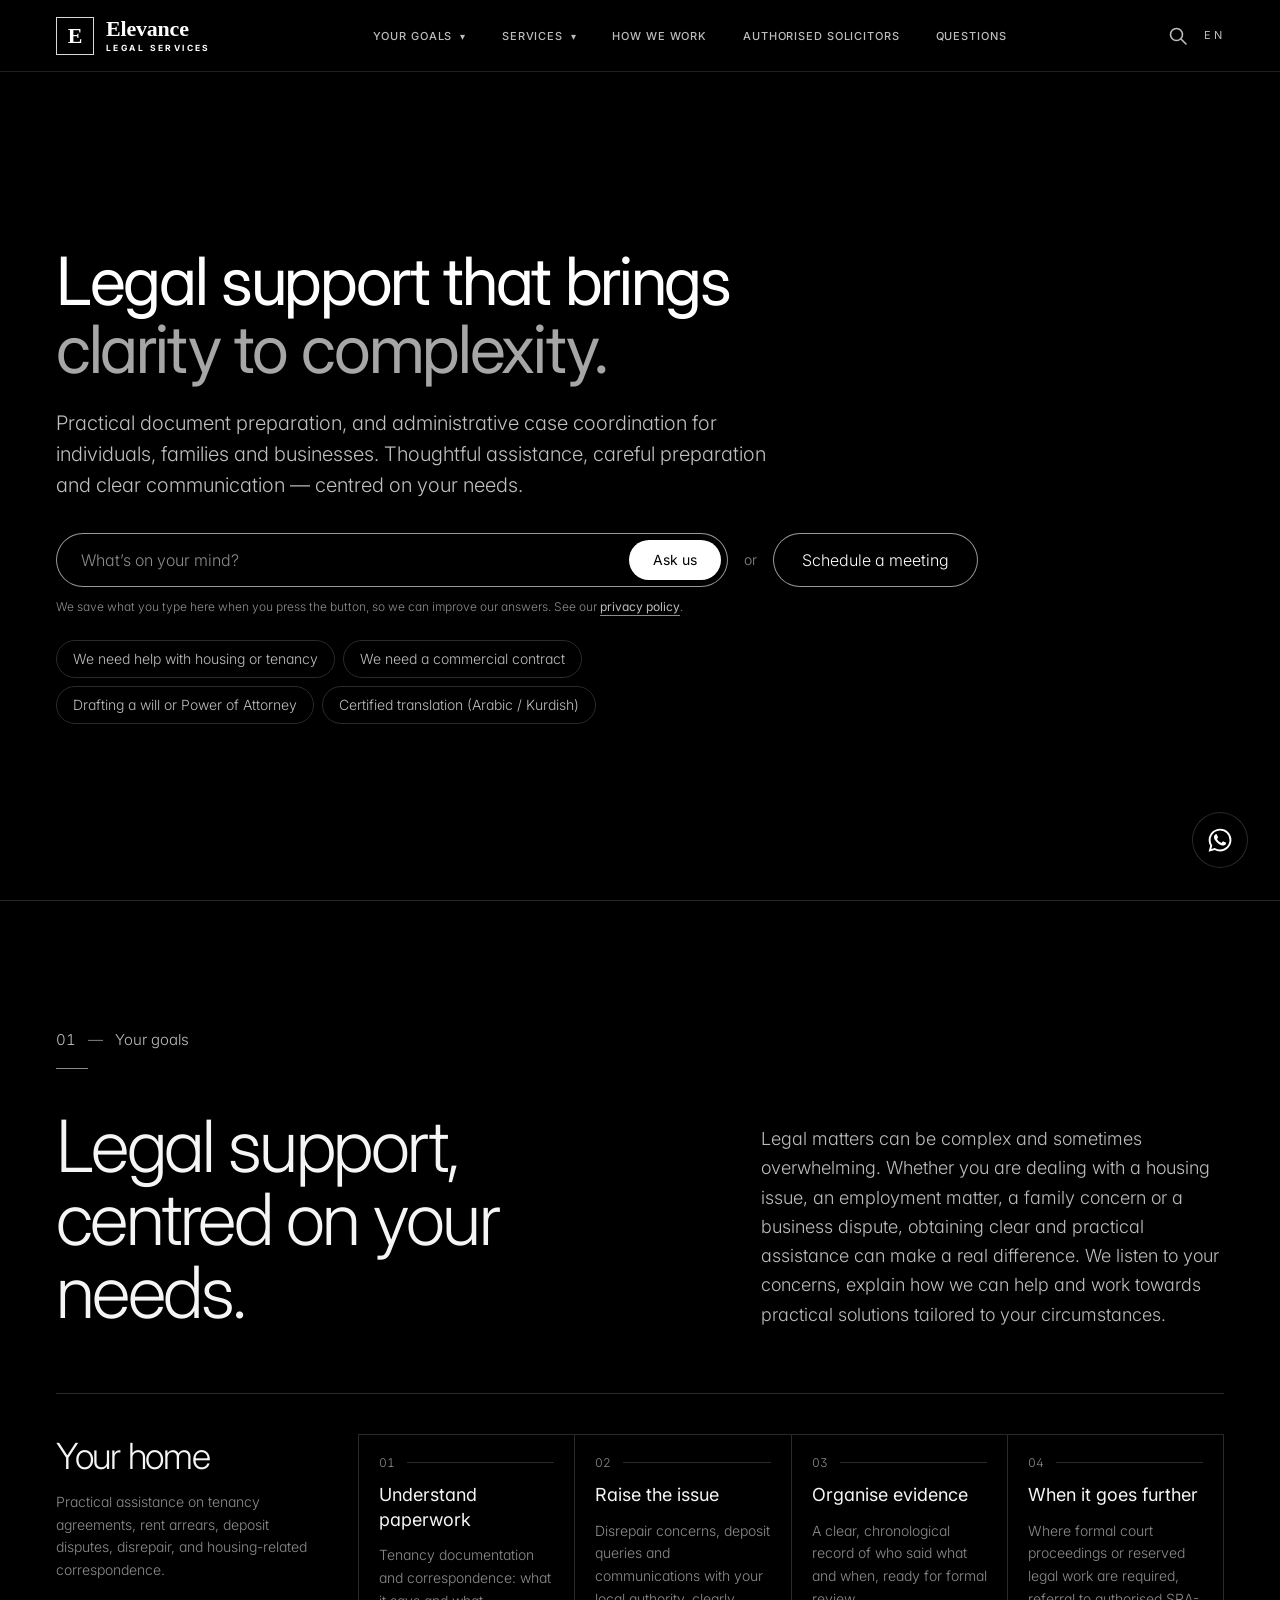
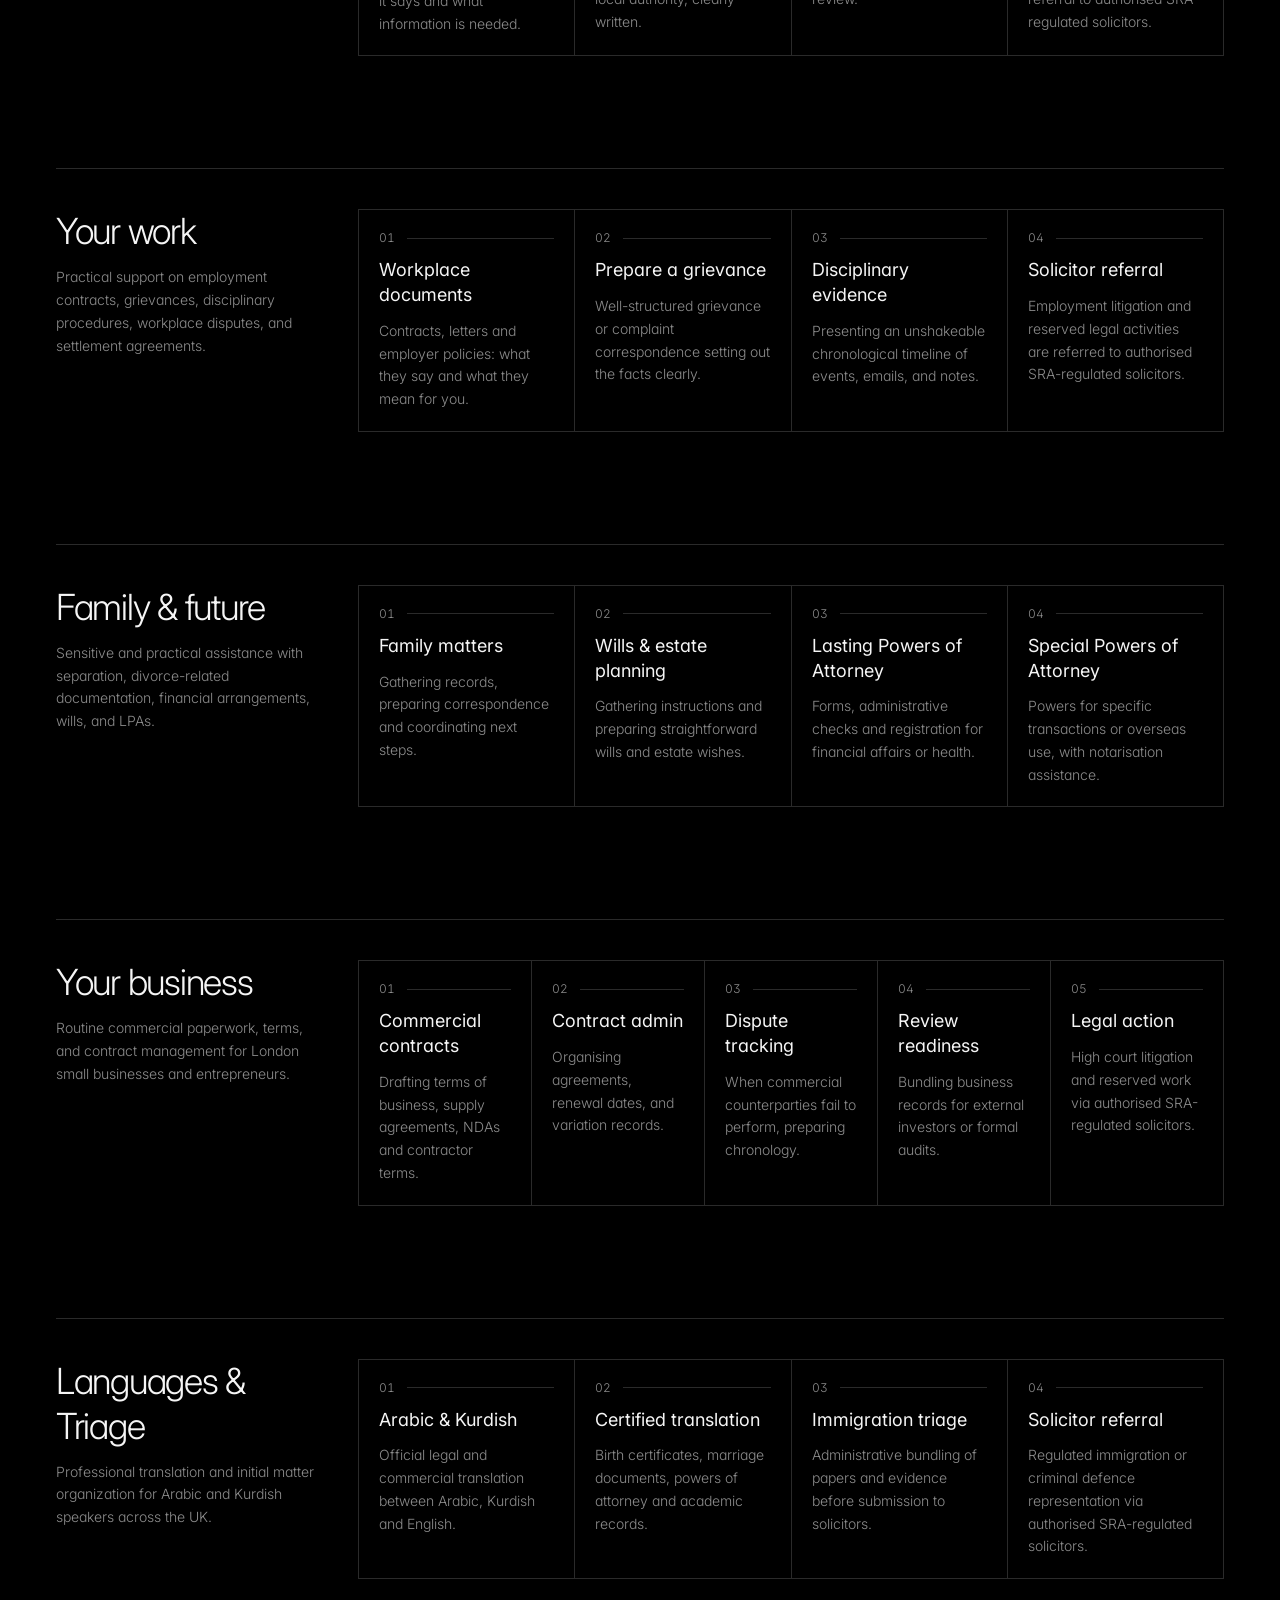
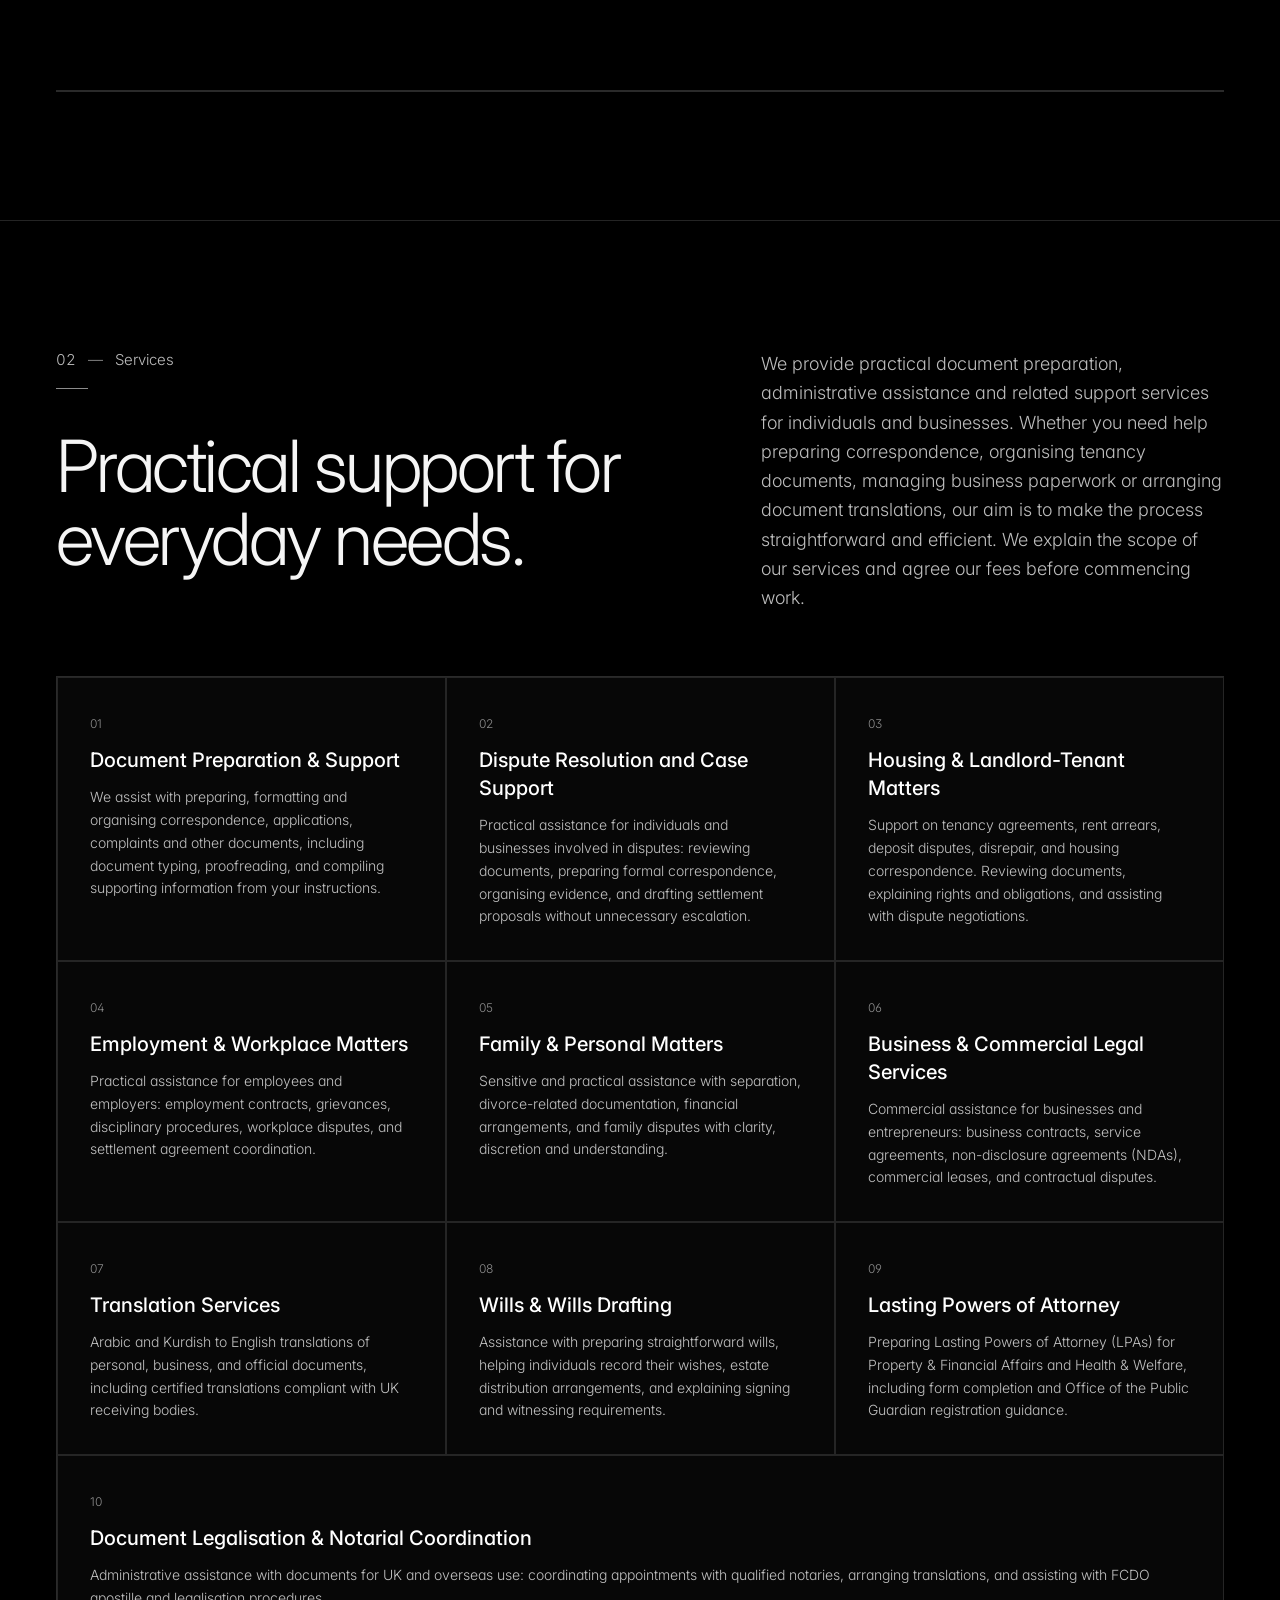
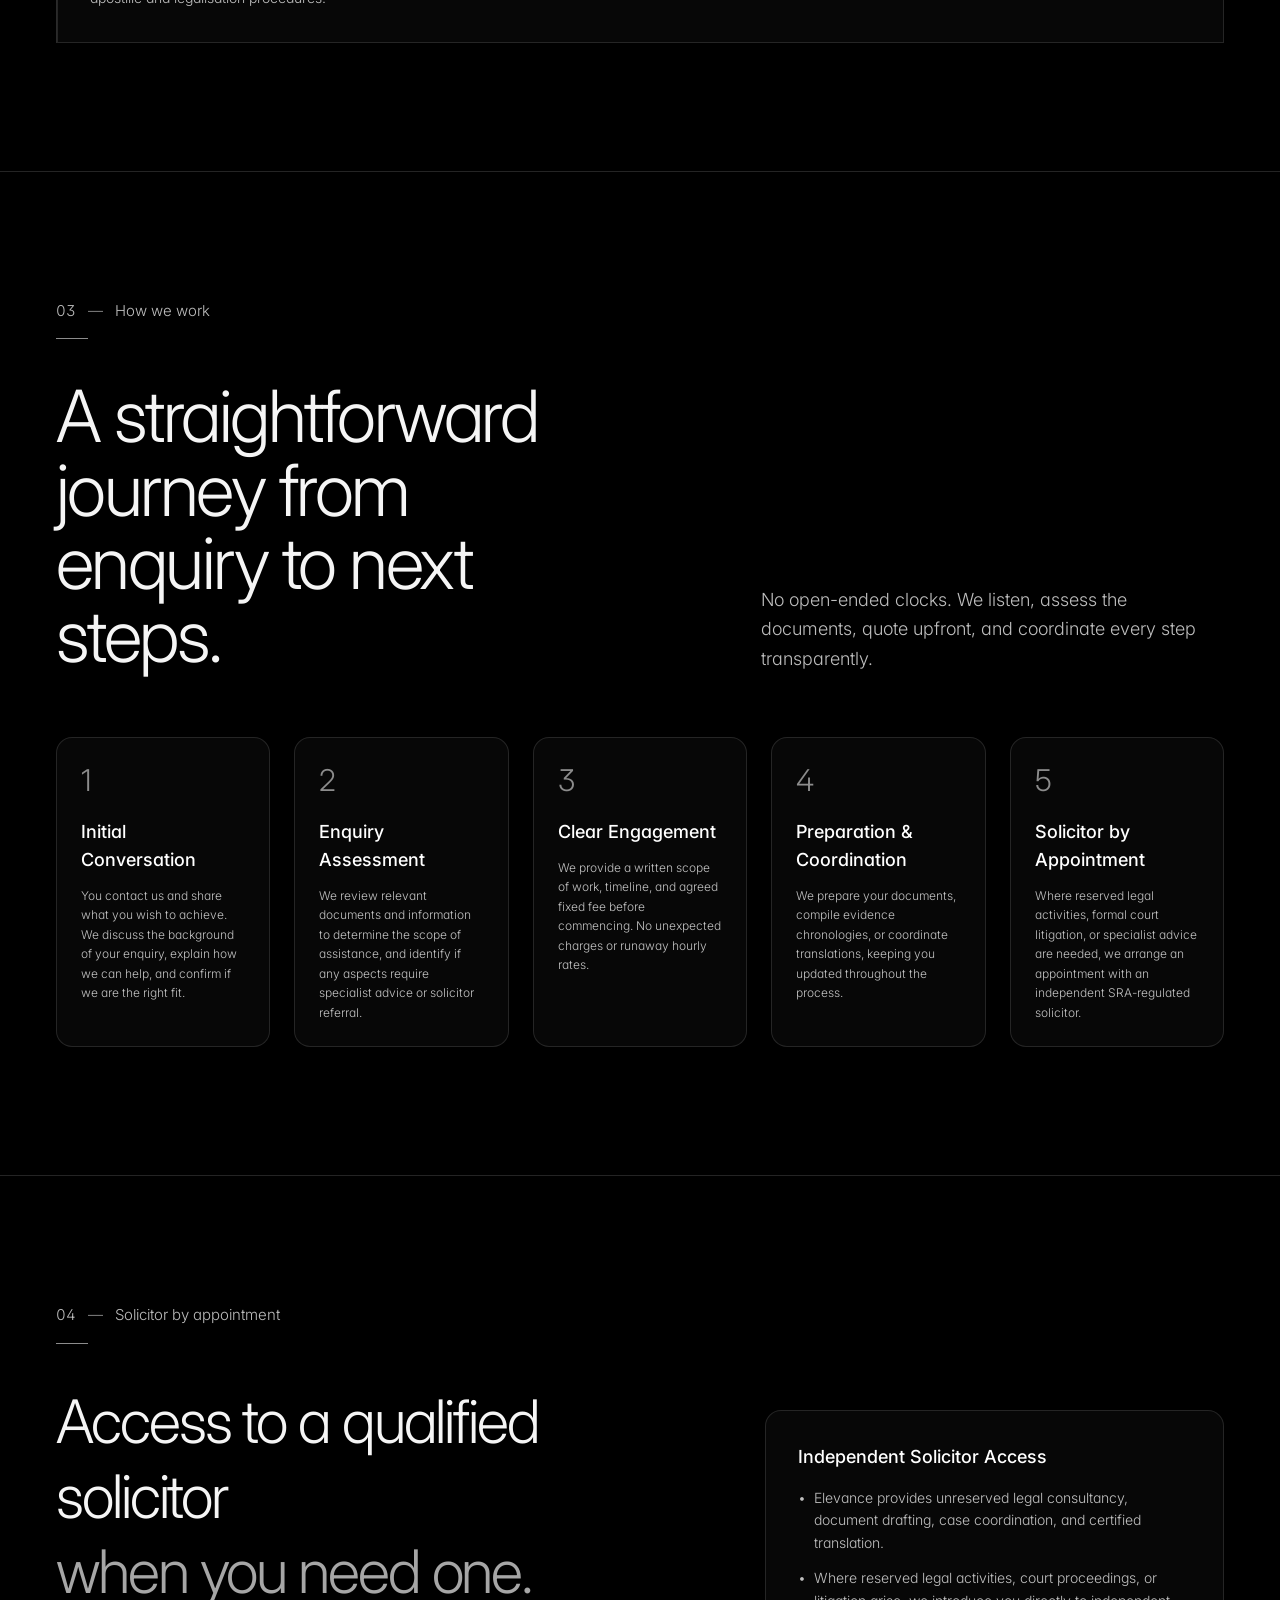
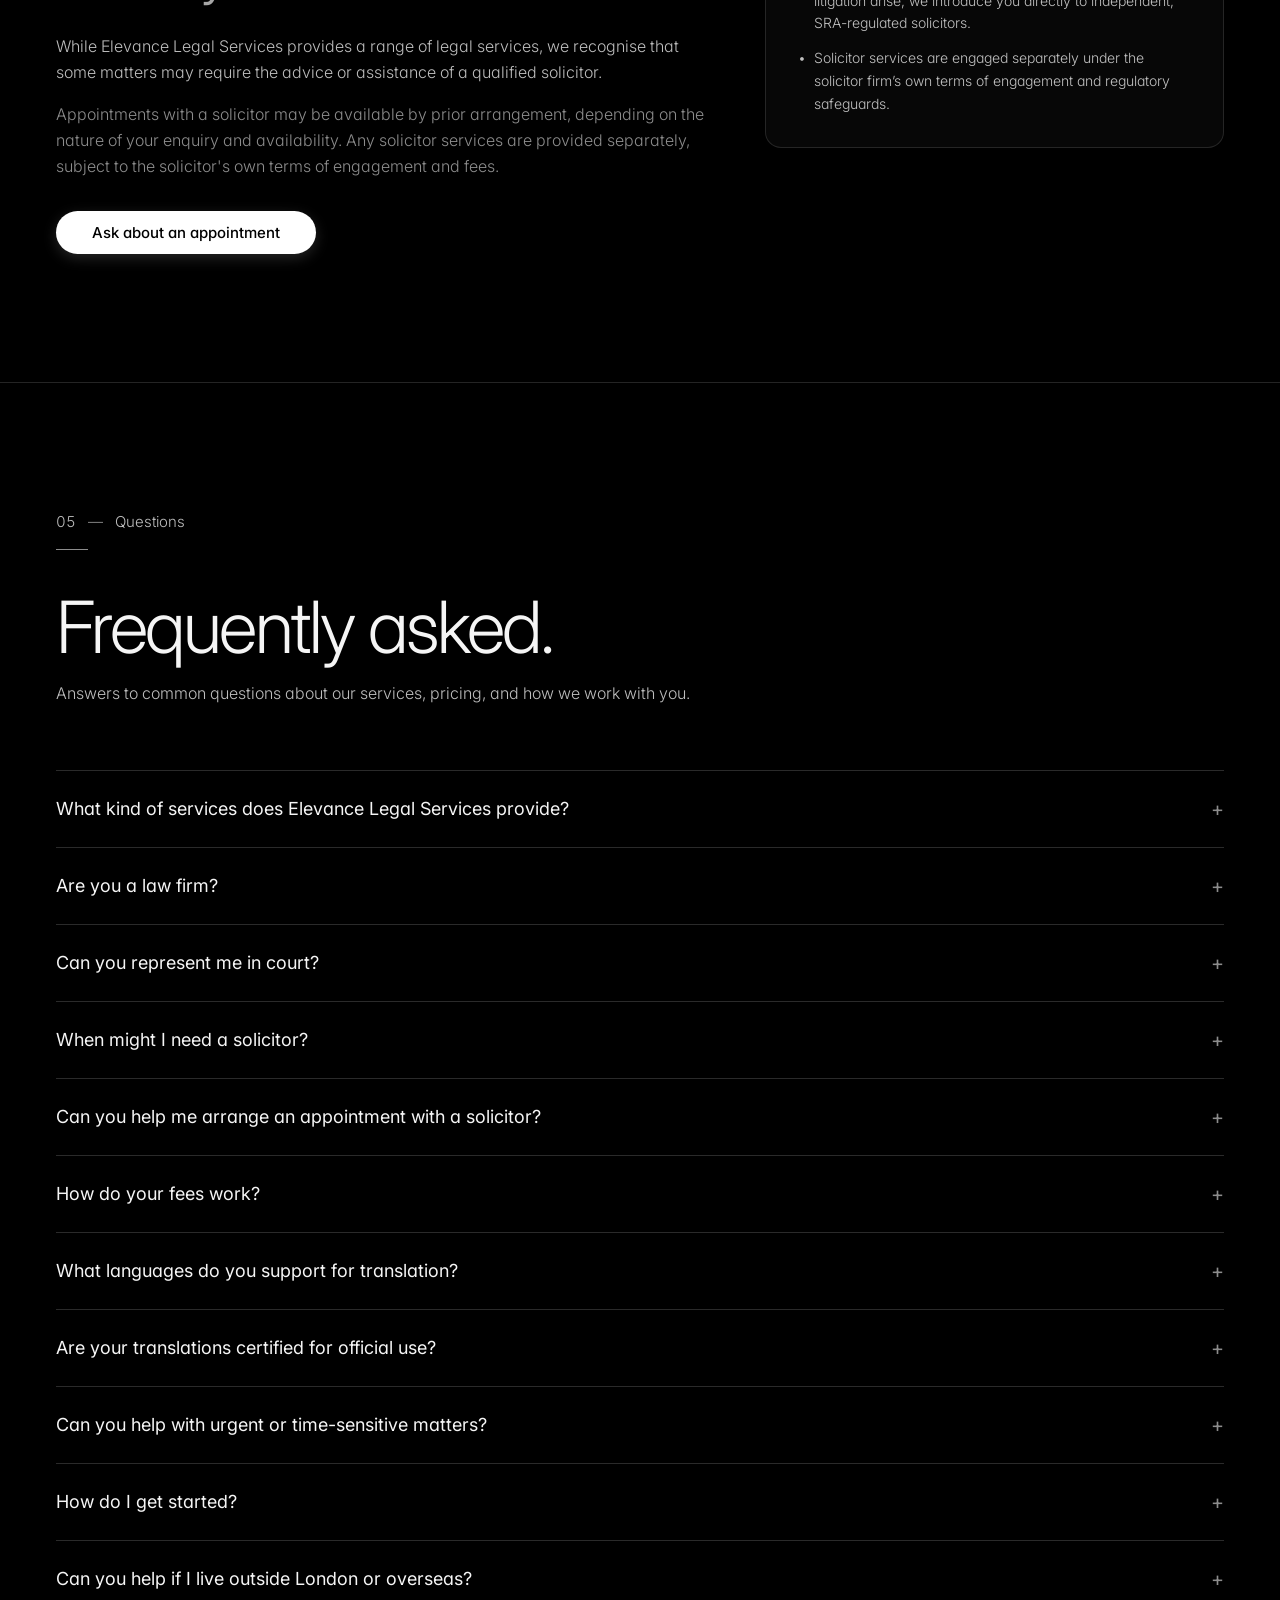
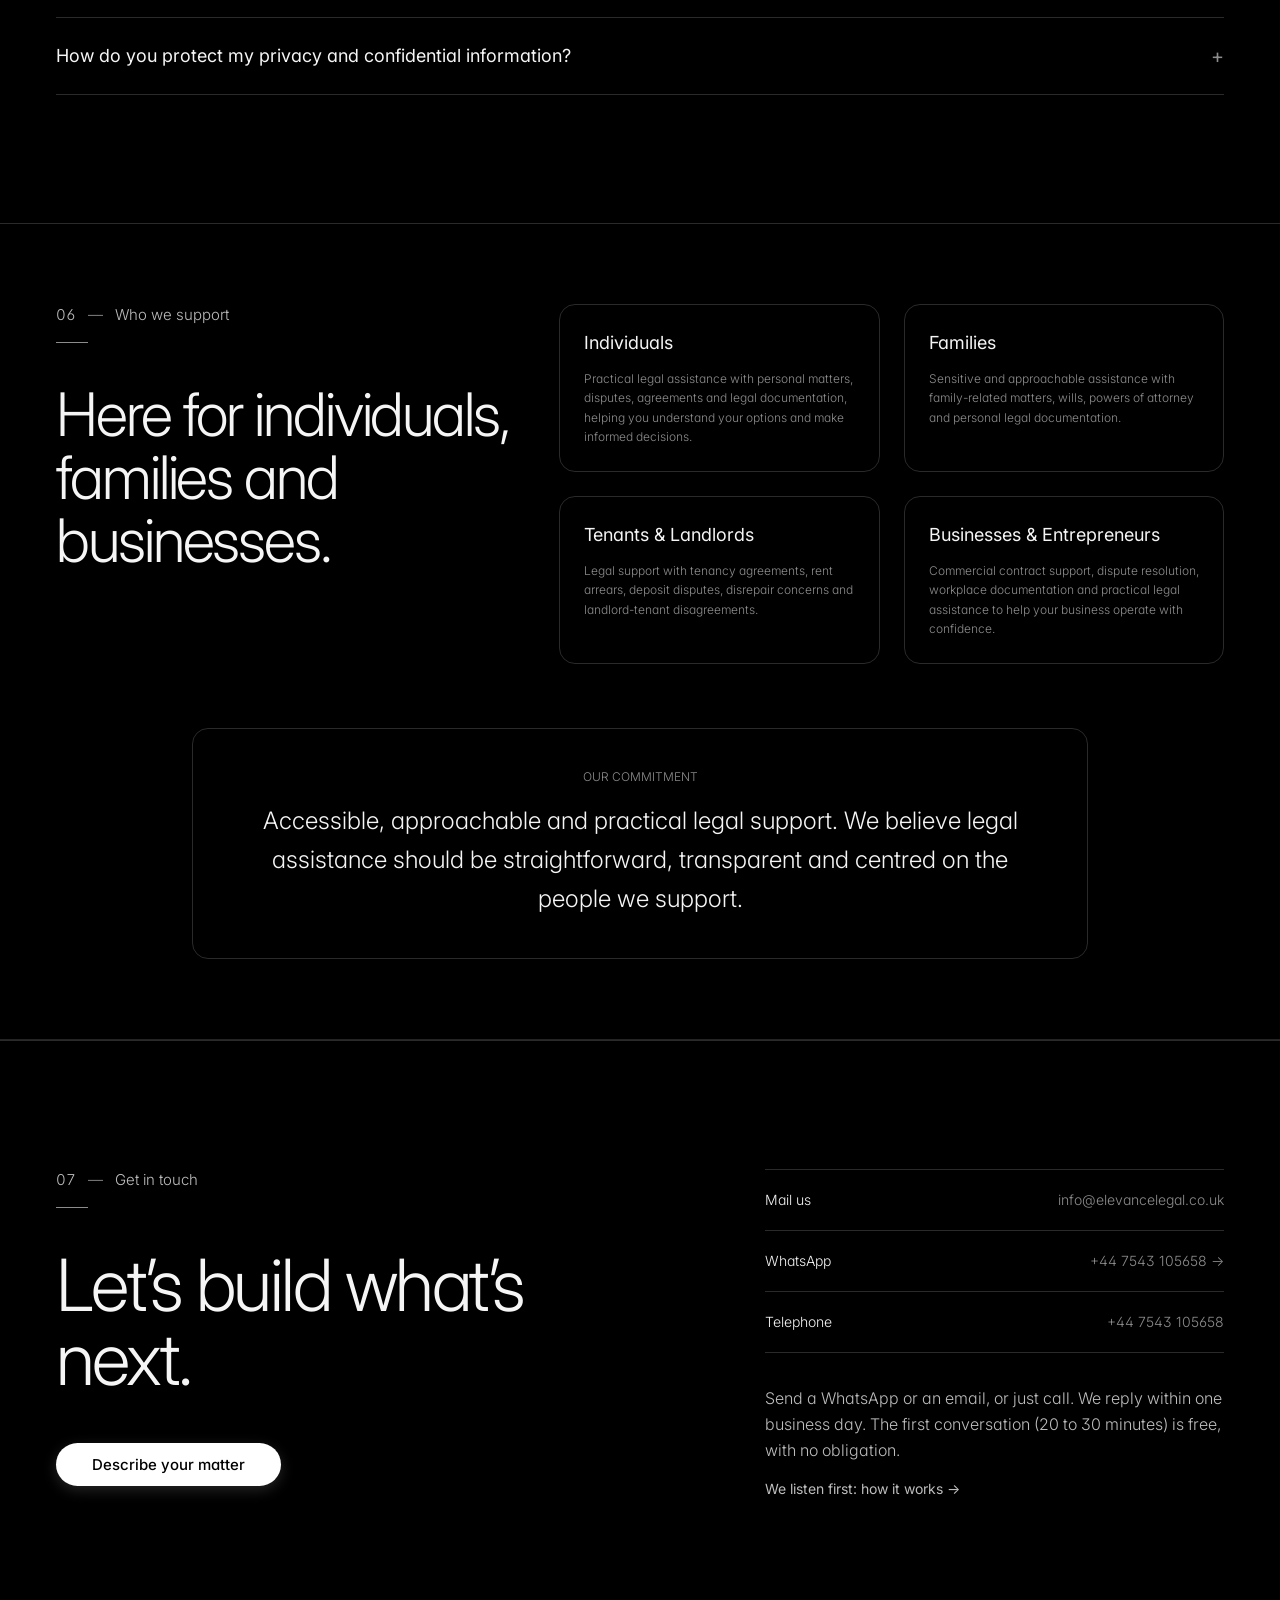
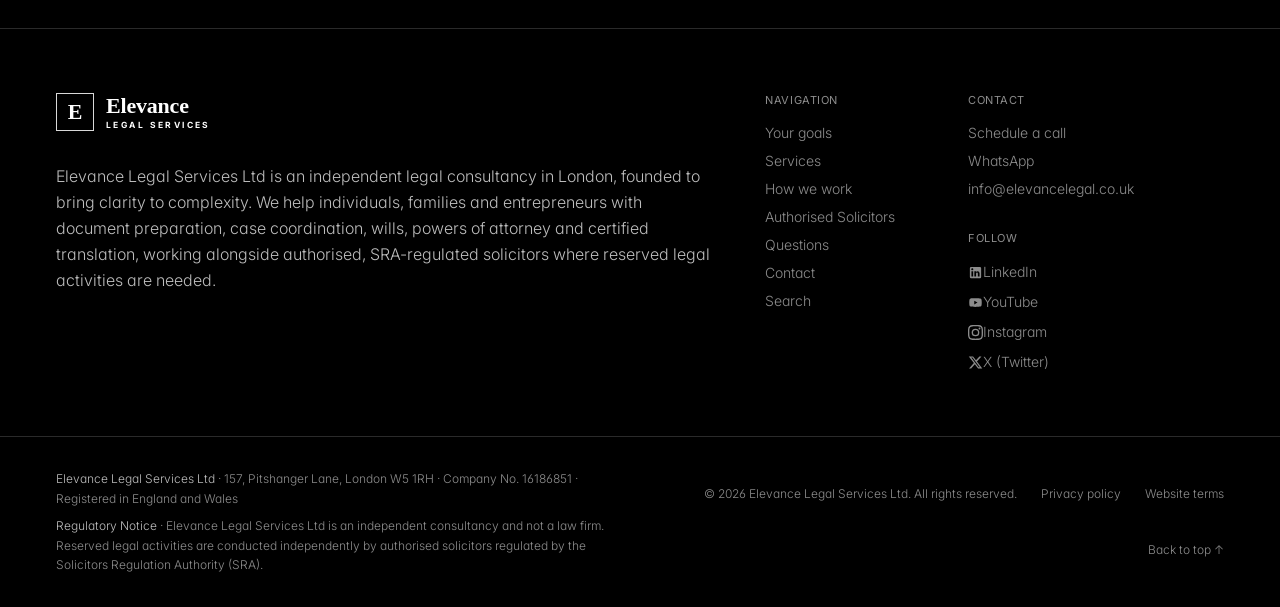
==== commit fb9fd706: "fix(elevance): update office and registered address to 157, Pitshanger Lane, London W5 1RH" ====
--- a/second/index.html
+++ b/second/index.html
@@ -54,9 +54,9 @@
       "email": "info@elevancelegal.co.uk",
       "address": {
         "@type": "PostalAddress",
-        "streetAddress": "64 Neal Street, Covent Garden",
+        "streetAddress": "157, Pitshanger Lane",
         "addressLocality": "London",
-        "postalCode": "WC2H 9PA",
+        "postalCode": "W5 1RH",
         "addressCountry": "GB"
       },
       "geo": {
@@ -1663,7 +1663,7 @@
   <div class="container-studio grid gap-6 border-t border-line py-8 text-xs leading-relaxed text-fg-3 md:grid-cols-2">
     <div class="space-y-2">
       <p>
-        <span class="text-fg-2 font-medium">Elevance Legal Services Ltd</span> · London, United Kingdom · Company No. 16186851 · Registered in England and Wales
+        <span class="text-fg-2 font-medium">Elevance Legal Services Ltd</span> · 157, Pitshanger Lane, London W5 1RH · Company No. 16186851 · Registered in England and Wales
       </p>
       <p>
         <span class="text-fg-2 font-medium">Regulatory Notice</span> · Elevance Legal Services Ltd is an independent consultancy and not a law firm. Reserved legal activities are conducted independently by authorised solicitors regulated by the Solicitors Regulation Authority (SRA).
